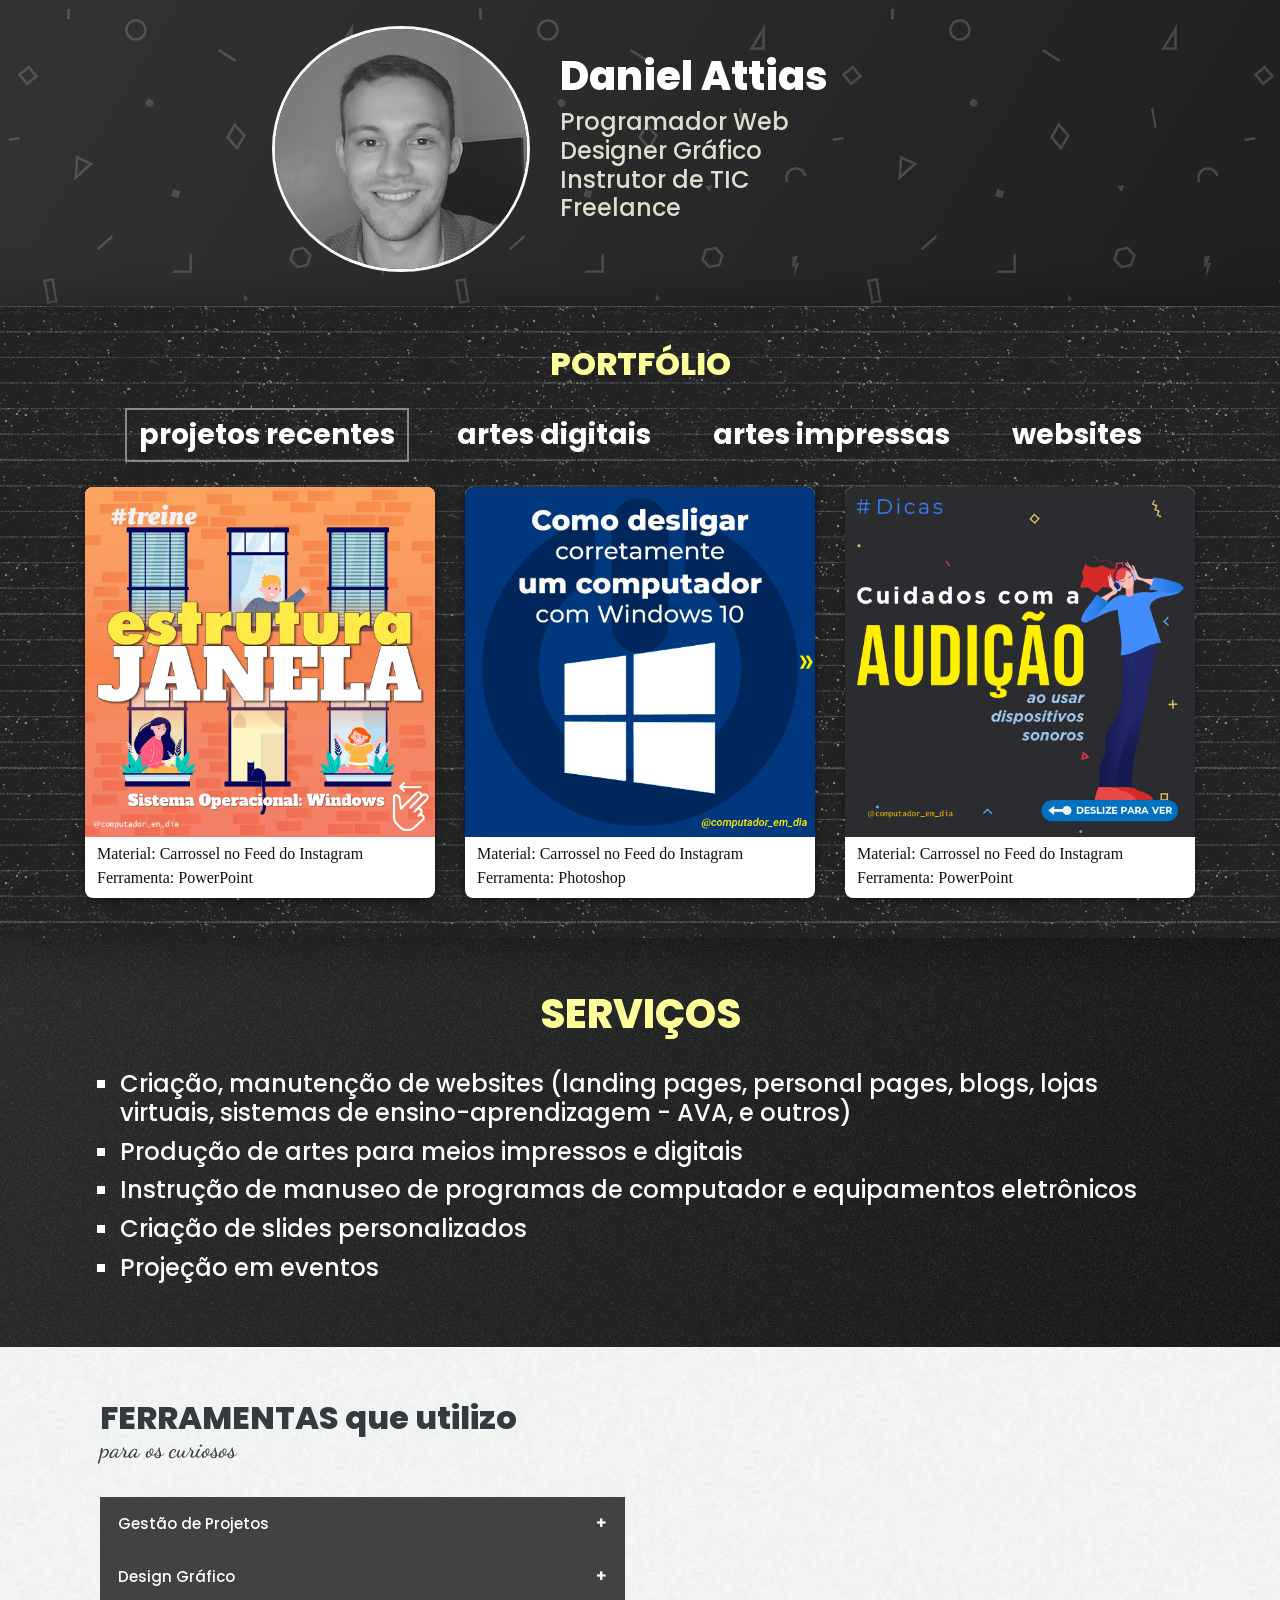
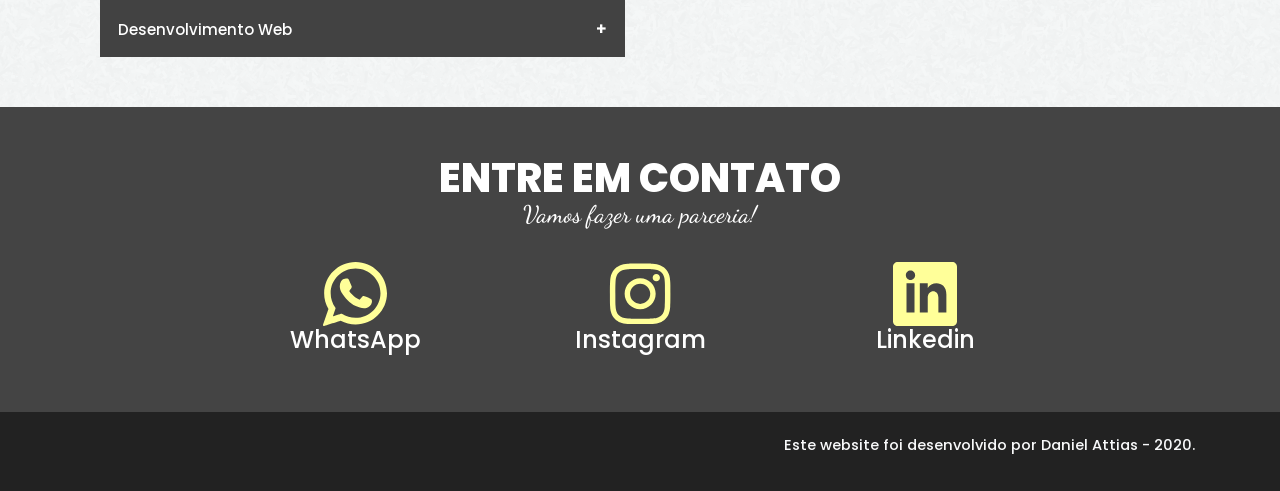
==== index.html @ 90f77c81 "Ajustes na Organização e imagem de perfil" ====
<!doctype html>
<html lang="pt-br">

<head>
    <meta charset="utf-8">
    <meta name="viewport" content="width=device-width, initial-scale=1, shrink-to-fit=no">
    <meta name="keywords" content="programador web, desenvolvedor web, desenvolvedor front-end, desenvolvedor back-end, designer gráfico, web designer, programador, freelance, professor, instrutor, PHP, JavaScript, Java, C, C++, CSS, SQL">
    <meta name="description" content="Programador Web & Designer Gráfico - Freelance">
    <meta name="author" content="Daniel Attias">
    <meta name="robots" content="index, follow">

    <!-- Cor da barra de endereço do Chrome Browser Mobile: -->
    <meta name="theme-color" content="#333333">
    <!-- Cor da barra de endereço do iOS Safari Browser Mobile: -->
    <meta name="apple-mobile-web-app-status-bar-style" content="#333333">
    <!-- Cor da barra de endereço do Windows Phone Browser Mobile: -->
    <meta name="msapplication-navbutton-color" content="#333333">

    <link rel="stylesheet" href="./assets/css/bootstrap/css/bootstrap.min.css">
    <link rel="stylesheet" href="./assets/css/normalize.css">
    <link rel="stylesheet" href="./assets/css/style.css">

    <link rel="icon" type="image/png" href="./assets/img/favicon.png" />
    
    <title>Programador Web - Designer Gráfico - Instrutor de Tecnologias da Informação e Comunicação - Freelance</title>

</head>

<body>
    <div id="patternTopo">
        <section class="row text-light">
            <div class="container">
                <div class="row">
                    <div class="col-lg-2"></div>
                    <div class="col-lg-3">
                        <img src="./assets/img/perfil3.jpg" id="perfil" alt="Perfil">
                    </div>
                    <div class="col-lg-5" id="bio">
                        <span>
                            <p class="h1" id="meuNome">Daniel Attias</p>
                            <p class="h4">Programador Web<br>Designer Gráfico<br>Instrutor de TIC<br>Freelance</p>
                        </span>
                    </div>
                    <div class="col-lg-2"></div>
                </div>
            </div>
        </section>

        <section class="row portfolio">
            <div class="container text-light">

                <p class="h2 text-center azul-claro" style="padding-bottom:17px;">PORTFÓLIO</p>

                <nav id="menu" class="text-center">
                    <ul>
                        <li class="col-sm">
                            <a id="link-projrecentes" onclick="printProjRecentes()">
                            <span class="h3">projetos recentes</span>
                            </a>
                        </li>
                        <li class="col-sm">
                            <a id="link-artdigital" onclick="printArtDigital()">
                            <span class="h3">artes digitais</span>
                            </a>
                        </li>
                        <li class="col-sm">
                            <a id="link-artimpress" onclick="printArtImpress()">
                            <span class="h3">artes impressas</span>
                            </a>
                        </li>
                        <li class="col-sm">
                            <a id="link-websites" onclick="printWebSites()">
                            <span class="h3">websites</span>
                            </a>
                        </li>
                    </ul>
                </nav>

                <div id="view-portfolio" class="row"></div>

            </div>
        </section>
    </div>

    <section class="row servicos">
        <div class="container">
            <div class="col">
                <p class="h1 text-center azul-claro">SERVIÇOS</p><br>
                <h4>
                    <ul>
                        <li>Criação, manutenção de websites (landing pages, personal pages, blogs, lojas virtuais, sistemas de ensino-aprendizagem - AVA, e outros)</li>
                        <li>Produção de artes para meios impressos e digitais</li>
                        <li>Instrução de manuseo de programas de computador e equipamentos eletrônicos</li>
                        <li>Criação de slides personalizados</li>
                        <li>Projeção em eventos</li>
                    </ul>
                </h4>
            </div>
        </div>
    </section>

    <section class="row ferramentas text-dark">
        <div class="container">
            <div class="col">
                <h2>FERRAMENTAS que utilizo</h2>
                <p class="h4 cursiva">para os curiosos</p><br>
                <div class="row">
                    <div class="col-md-6">
                        <button class="accordion">Gestão de Projetos</button>
                        <div class="panel">
                                <ul>
                                    <li>PDCA</li>
                                    <li>5W3H</li>
                                    <li>Business Model Canvas</li>
                                    <li>Kanban</li>
                                    <li>Trello</li>
                                    <li>Git</li>
                                    <li>Github</li>
                                    <li>Google Drive</li>
                                </ul>
                        </div>
                        <button class="accordion">Design Gráfico</button>
                        <div class="panel">
                            <ul>
                                <li>Fundamentos do design</li>
                                <li>Photoshop</li>
                                <li>Illustrator</li>
                                <li>Canva.com</li>
                                <li>PowerPoint</li>
                                <li>Google slides</li>
                            </ul>
                        </div>
                        <button class="accordion">Desenvolvimento Web</button>
                        <div class="panel">
                            <ul>
                                <li>HTML 5</li>
                                <li>CSS 3</li>
                                <li>Javascript</li>
                                <li>PHP 7</li>
                                <li>MySQL</li>
                                <li>Jquery</li>
                                <li>Bootstrap</li>
                                <li>Materialize</li>
                                <li>Wordpress</li>
                                <li>Elementor</li>
                                <li>Animate.css</li>
                                <li>Icons 8</li>
                                <li>WhatFont</li>
                                <li>ColorZilla</li>
                                <li>Git e Github</li>
                                <li>Github pages</li>
                            </ul>
                        </div>

                    </div>

                </div>
            </div>
        </div>
    </section>

    <section class="row contato text-center">
        <div class="container">
            <p class="h1 text-white">ENTRE EM CONTATO</p>
            <p class="h4 text-white cursiva">Vamos fazer uma parceria!</p><br>
            <div class="row">
                <div class="col-sm-2"></div>
                <div class="col-sm-2" style="margin-bottom: 30px;">
                    <a href="https://wa.me/message/CCVIFEIE4CKLP1" target="_blank">
                        <svg style="fill:#FFFF99;;" width="64" height="64" viewBox="0 0 1000 1000" xmlns="http://www.w3.org/2000/svg"><path d="M 1000 487C 1000 756 780 975 509 975C 428 975 347 955 276 917C 276 917 17 999 17 999C 16 1000 14 1000 13 1000C 10 1000 6 999 4 996C 0 993 -1 987 1 983C 1 983 85 734 85 734C 41 660 18 574 18 487C 18 219 238 0 509 0C 780 0 1000 219 1000 487C 1000 487 1000 487 1000 487M 120 487C 120 569 145 647 194 714C 196 717 197 722 196 726C 196 726 154 849 154 849C 154 849 284 808 284 808C 285 808 286 807 288 807C 290 807 293 808 295 810C 358 851 432 873 509 873C 723 873 898 700 898 487C 898 275 723 102 509 102C 294 102 120 275 120 487C 120 487 120 487 120 487M 406 280C 420 314 435 349 449 384C 451 409 429 426 416 444C 401 462 435 481 444 498C 479 537 521 572 572 590C 589 574 602 553 619 535C 640 520 665 540 685 548C 703 557 722 566 740 575C 768 581 768 614 762 636C 756 678 716 705 679 717C 622 731 564 708 512 687C 416 645 344 563 290 476C 260 425 251 359 281 306C 294 282 317 266 344 263C 352 261 361 259 370 259C 385 259 399 264 406 280C 406 280 406 280 406 280"/></svg>
                        <p class="h4">WhatsApp</p>
                    </a>
                </div>
                <div class="col-sm-1"></div>
                <div class="col-sm-2" style="margin-bottom: 30px;">
                    <a href="https://www.instagram.com/daniel_attias_/" target="_blank">
                        <svg style="fill:#FFFF99;;" width="64" height="64" viewBox="0 0 1000 1000" xmlns="http://www.w3.org/2000/svg"><path d="M 503 25C 631 25 647 26 697 28C 748 30 782 38 812 50C 843 62 870 78 896 105C 922 131 938 157 950 188C 962 218 970 253 972 303C 975 353 975 369 975 498C 975 626 975 642 972 693C 970 743 962 777 950 807C 938 838 922 865 896 891C 870 917 843 934 812 946C 782 957 748 965 698 968C 647 970 631 970 503 970C 374 970 358 970 308 968C 257 965 223 957 193 946C 162 934 136 917 109 891C 83 865 67 838 55 807C 43 777 35 743 33 693C 31 642 30 626 30 498C 30 369 31 353 33 303C 35 253 43 218 55 188C 67 157 83 131 109 105C 136 78 162 62 193 50C 223 38 258 30 308 28C 358 26 374 25 503 25C 503 25 503 25 503 25M 460 110C 372 110 355 111 312 113C 266 115 241 123 224 129C 202 138 186 148 170 165C 153 181 143 197 134 219C 128 236 120 261 118 307C 116 356 115 371 115 498C 115 624 116 639 118 689C 120 735 128 760 134 776C 143 798 153 814 170 831C 186 847 202 857 224 866C 241 872 266 880 312 882C 362 885 377 885 503 885C 629 885 644 885 694 882C 740 880 765 873 781 866C 804 857 819 847 836 831C 852 814 863 798 871 776C 878 760 885 735 887 689C 890 639 890 624 890 498C 890 372 890 357 887 307C 885 261 878 236 871 219C 863 197 852 181 836 165C 819 148 804 138 781 129C 765 123 740 115 694 113C 644 111 629 110 503 110C 487 110 473 110 460 110C 460 110 460 110 460 110M 755 189C 786 189 812 214 812 246C 812 277 786 302 755 302C 724 302 698 277 698 246C 698 214 724 189 755 189C 755 189 755 189 755 189M 503 255C 637 255 745 364 745 498C 745 632 637 740 503 740C 369 740 260 632 260 498C 260 364 369 255 503 255C 503 255 503 255 503 255M 345 498C 345 585 416 655 503 655C 590 655 660 585 660 498C 660 411 590 340 503 340C 416 340 345 411 345 498C 345 498 345 498 345 498"/></svg>
                        <p class="h4">Instagram</p>
                    </a>
                </div>
                <div class="col-sm-1"></div>
                <div class="col-sm-2">
                    <a href="https://www.linkedin.com/in/daniel-a-323165103/" target="_blank">
                        <svg style="fill:#FFFF99;" width="64" height="64" viewBox="0 0 1000 1000" xmlns="http://www.w3.org/2000/svg"><path d="M 75 0C 75 0 75 0 75 0C 33 0 0 33 0 75C 0 75 0 925 0 925C 0 967 33 1000 75 1000C 75 1000 925 1000 925 1000C 967 1000 1000 967 1000 925C 1000 925 1000 75 1000 75C 1000 33 967 0 925 0C 925 0 75 0 75 0M 336 332C 336 332 336 789 336 789C 336 789 211 789 211 789C 211 789 211 332 211 332C 211 332 336 332 336 332M 346 206C 346 206 346 206 346 206C 346 247 313 280 273 280C 233 280 201 247 201 206C 201 166 233 133 273 133C 313 133 346 166 346 206M 834 508C 834 508 834 789 834 789C 834 789 709 789 709 789C 709 789 709 556 709 556C 709 416 543 427 543 556C 543 556 543 789 543 789C 543 789 419 789 419 789C 419 789 419 332 419 332C 419 332 543 332 543 332C 543 332 543 406 543 406C 601 298 834 290 834 508"/></svg>
                        <p class="h4">Linkedin</p>
                    </a>
                </div>
                <div class="col-sm-2"></div>
            </div>
        </div>
    </section>


    <section class="row rodape">
        <div class="container">
            <div class="text-light text-right" style="margin-bottom: 15px;">
                Este website foi desenvolvido por Daniel Attias - 2020.
            </div>
        </div>
    </section>

    
    <script type="text/javascript">
        let originalProjRecentes = `
    <div class="col-sm">
        <div class="box-port">
        <img src="portfolio/post5.png">
            <p class="descricaoProjeto">Material: Carrossel no Feed do Instagram<br>Ferramenta: PowerPoint</p>
        </div>
    </div>
    <div class="col-sm">
        <div class="box-port">
            <img src="portfolio/post1.png">
            <p class="descricaoProjeto">Material: Carrossel no Feed do Instagram<br>Ferramenta: Photoshop</p>
        </div>
    </div>
    <div class="col-sm">
        <div class="box-port">
            <img src="portfolio/post2.png">
            <p class="descricaoProjeto">Material: Carrossel no Feed do Instagram<br>Ferramenta: PowerPoint</p>
        </div>
    </div>`;

let originalArtDigital = `
    <div class="col-sm">
        <div class="box-port">
            <img src="portfolio/banner_cievs.png">
            <p class="descricaoProjeto">Material: Banner Digital<br>Ferramenta: Photoshop</p>
        </div>
    </div>
    <div class="col-sm">
        <div class="box-port">
            <img src="portfolio/anuncio_thiago.png">
            <p class="descricaoProjeto">Material: Status no WhatsApp e Story no Instagram<br>Ferramenta: Photoshop</p>
        </div>
    </div>`;
    
let originalArtImpress = `
    <div class="col-sm">
        <div class="box-port">
            <img src="portfolio/CapaRelatorioAnualGestão.png">
            <p class="descricaoProjeto">Material: Capa<br>Ferramenta: Photoshop</p>
        </div>
    </div>
    <div class="col-sm">
        <div class="box-port">
            <img src="portfolio/CapaPlanoDeContingenciaNovoCoronavírus.png">
            <p class="descricaoProjeto">Material: Capa<br>Ferramenta: Illustrator</p>
        </div>
    </div>
    <div class="col-sm">
        <div class="box-port">
            <img src="portfolio/folderCievsExterno.png">
            <p class="descricaoProjeto">Material: Folder<br>Ferramenta: Photoshop</p>
        </div>
    </div>`;
    
let originalWebSites = `
    <div class="col-sm">
        <div class="box-port">
            <img src="portfolio/UBS.png">
            <p class="descricaoProjeto">Material: Links úteis para otimizar o andamento dos trabalhos internos inerentes de uma Unidade Básica de Saúde em Porto Velho-RO.<br>Ferramentas: Bootstrap, HTML, CSS.</p>
        </div>
    </div>
    <div class="col-sm">
        <div class="box-port">
            <img src="portfolio/geradm.png">
            <p class="descricaoProjeto">Material: Links úteis para otimizar o andamento dos trabalhos internos inerentes ao setor onde estagiava no Detran-RO.<br>Ferramentas: HTML, CSS, JavaScript, Sublime Text, notepad.</p>
        </div>
    </div>
    <div class="col-sm">
        <div class="box-port">
            <img src="portfolio/divadm.png">
            <p class="descricaoProjeto">Material: Links úteis para otimizar o andamento dos trabalhos internos inerentes ao setor onde estagiava no Detran-RO.<br>Ferramentas: HTML, CSS, JavaScript, Sublime Text, notepad.</p>
        </div>
    </div>`;

printProjRecentes();

function printProjRecentes() {
    document.getElementById("view-portfolio").innerHTML = originalProjRecentes;
    document.getElementById("link-projrecentes").style.borderColor = "#888888";
    document.getElementById("link-artdigital").style.borderColor = "";
    document.getElementById("link-artimpress").style.borderColor = "";
    document.getElementById("link-websites").style.borderColor = "";
}
function printArtDigital(){
    document.getElementById("view-portfolio").innerHTML = originalArtDigital;
    document.getElementById("link-projrecentes").style.borderColor = "";
    document.getElementById("link-artdigital").style.borderColor = "#888888";
    document.getElementById("link-artimpress").style.borderColor = "";
    document.getElementById("link-websites").style.borderColor = "";
}
function printArtImpress(){
    document.getElementById("view-portfolio").innerHTML = originalArtImpress;
    document.getElementById("link-projrecentes").style.borderColor = "";
    document.getElementById("link-artdigital").style.borderColor = "";
    document.getElementById("link-artimpress").style.borderColor = "#888888";
    document.getElementById("link-websites").style.borderColor = "";
}
function printWebSites(){
    document.getElementById("view-portfolio").innerHTML = originalWebSites;
    document.getElementById("link-projrecentes").style.borderColor = "";
    document.getElementById("link-artdigital").style.borderColor = "";
    document.getElementById("link-artimpress").style.borderColor = "";
    document.getElementById("link-websites").style.borderColor = "#888888";
}

let acc = document.getElementsByClassName("accordion");

for (let i = 0; i < acc.length; i++)
{
    acc[i].addEventListener("click", function()
    {
        this.classList.toggle("active");
        let panel = this.nextElementSibling;
        if (panel.style.maxHeight) {
            panel.style.maxHeight = null;
        } else {
            panel.style.maxHeight = panel.scrollHeight + "px";
        } 
    });
}
    </script>

    <!-- jQuery first, then Popper.js, then Bootstrap JS -->
    <script src="https://code.jquery.com/jquery-3.5.1.slim.min.js" integrity="sha384-DfXdz2htPH0lsSSs5nCTpuj/zy4C+OGpamoFVy38MVBnE+IbbVYUew+OrCXaRkfj" crossorigin="anonymous"></script>
    <script src="https://cdn.jsdelivr.net/npm/popper.js@1.16.1/dist/umd/popper.min.js" integrity="sha384-9/reFTGAW83EW2RDu2S0VKaIzap3H66lZH81PoYlFhbGU+6BZp6G7niu735Sk7lN" crossorigin="anonymous"></script>
    <script src="./assets/css/bootstrap/js/bootstrap.min.js"></script>
</body>

</html>
---- assets/css/style.css ----
@font-face {
    font-family: 'Poppins Medium';
    src: url('../fontes/Poppins/Poppins-Medium.ttf');
}
/* Fonts grossas */
@font-face {
    font-family: 'Poppins Bold';
    src: url('../fontes/Poppins/Poppins-Bold.ttf');
    /* font-weight: normal;
    font-style: normal; */
}
@font-face {
    font-family: 'Poppins ExtraBold';
    src: url('../fontes/Poppins/Poppins-ExtraBold.ttf');
}

/* Fim Fonts grossas */
@font-face {
    font-family: 'DancingScript Medium';
    src: url('../fontes/DancingScript-Medium.ttf');
}

* {margin: 0;padding: 0;box-sizing: border-box;}

html,body {
    background-image: linear-gradient(to bottom right, #333333, #111111);
    min-height: 100vh;
    overflow-x: hidden !important;
    /*pra tirar espaço em branco do lado direito*/
    font-family: 'Poppins Medium', sans-serif;
}

.h1 {font-family: 'Poppins ExtraBold', sans-serif;}
h2, .h2 {font-family: 'Poppins ExtraBold', sans-serif;}
.h3 {font-family: 'Poppins Bold', sans-serif;}

#perfil {
    -webkit-filter: grayscale(100%);
    filter: grayscale(100%);
    filter: gray;
    margin-top: 4px;
    margin-bottom: 14px;
    border-radius: 100%;
    border-style: solid;
    border-width: 3px;
    border-color: #FFFF99;
    float: right;
}
/* #perfil:hover {
    -webkit-filter: none;
    filter: none;
} */
#meuNome {
    color: white;
}
#bio {
    color:#DEDECC;
    padding-top:30px;
}

.container {
    padding-top: 22px;
    padding-bottom: 20px;
}

#patternTopo {
    background-image: url("../img/inspiration-geometry.png");
}

a {color: #f5e613;}
a:hover {color: white;}

#menu ul {
    padding: 0px;
    margin-bottom:15px;
    list-style: none;
}
#menu ul li {
    display: inline;
    cursor: pointer;
}
#menu ul li a {
    padding: 8px 12px;
    display: inline-block;
    /* visual do link*/
    color: white;
    text-decoration: none;
    border-top: 2px solid rgba(0, 0, 0, 0);
    border-bottom: 2px solid rgba(0, 0, 0, 0);
    border-left: 2px solid rgba(0, 0, 0, 0);
    border-right: 2px solid rgba(0, 0, 0, 0);
}
#menu ul li a:hover {
    border-top: 2px solid #fbff00;
    border-bottom: 2px solid #fbff00;
    border-left: 2px solid rgba(0, 0, 0, 0);
    border-right: 2px solid rgba(0, 0, 0, 0);
}

p.azul-claro {
    color: #FFFF99;
}

section.portfolio {
    background-image: url("../img/notebook-dark.png");
    /* background-size: 100%; */
    /* background-repeat: repeat-y; */
    -webkit-box-shadow: 0px 7px 50px 0px rgba(0, 0, 0, 0.4);
    -moz-box-shadow: 0px 7px 50px 0px rgba(0, 0, 0, 0.4);
    box-shadow: 0px 7px 50px 0px rgba(0, 0, 0, 0.4);
    min-height: 100%;
    background-color: #222;
    padding-bottom: 10px;
    padding-top: 17px;
}

section.servicos {
    background-image: url("../img/otis-redding.png");
    padding-top: 30px;
    padding-bottom: 18px;
    color: white;
}
section.ferramentas {
    background-image: url("../img/paper-fibers.png");
    padding-top: 30px;
    padding-bottom: 30px;
    background-color: white;
}
section.servicos ul, section.ferramentas ul {
    list-style-type: square;
    margin-left:20px;
}
section.servicos h4 ul li{
    padding-bottom:10px;
}

section.contato {
    padding-top: 25px;
    /* background-color:rgb(0, 87, 158); */
    background-color: #444;
}
section.contato a {
    color: white;
}

section.rodape {
    background: #222;
    /* border: 1px solid white;
    border-bottom:none;
    border-left:none;
    border-right:none; */
    font-size: 11pt;
}

.cursiva{font-family:'DancingScript Medium';margin-top: -9px;}

.box-port {
    width: 100%;
    background-color: white;
    color: #111;
    border-radius: 8px;
    font-family: 'Roboto';
    /* text-align: center; */
    padding-bottom: 3px;
    margin-top: 10px;
    margin-bottom: 10px;
    box-shadow: 0 3px 6px rgba(0,0,0,0.16), 0 3px 6px rgba(0,0,0,0.23);
}
.box-port img {
    width: 100%;
    border-radius: 8px 8px 0 0;
}
.box-port .descricaoProjeto {
    text-align: left;
    margin-left: 12px;
    margin-top: 5px;
    margin-right: 3px;
    margin-bottom: 5px;
}

.sombraBox {
    -webkit-box-shadow: 0px 7px 30px 0px rgba(0, 0, 0, 0.4);
    -moz-box-shadow: 0px 7px 30px 0px rgba(0, 0, 0, 0.4);
    box-shadow: 0px 7px 30px 0px rgba(0, 0, 0, 0.4);
}

/*Accordion*/
.accordion {
    background-color: rgb(66, 66, 66);
    color: white;
    cursor: pointer;
    padding: 18px;
    width: 100%;
    border: none;
    text-align: left;
    outline: none;
    font-size: 15px;
    transition: 0.4s;
}
.active, .accordion:hover {
    background-color: rgb(95, 95, 95);
}
.accordion:after {
    content: '\002B';
    color:white;
    font-weight: bold;
    float: right;
    margin-left: 5px;
}
.active:after {
    content: "\2212";
}
.panel {
    color: #000000;
    background-color:#FFFF99;
    width: 100%;
    padding: 0 18px;
    max-height: 0;
    overflow: hidden;
    transition: max-height 0.2s ease-out;
}

@media (max-width: 992px) {
    #perfil {
        float: inherit;
        display: block;
        margin-left: auto;
        margin-right: auto;
        margin-bottom: 10px;
    }
    #meuNome {
        margin-top: 18px;
        text-align: center;
    }
    #bio {
        text-align: center;
        padding-top:0;
    }
}
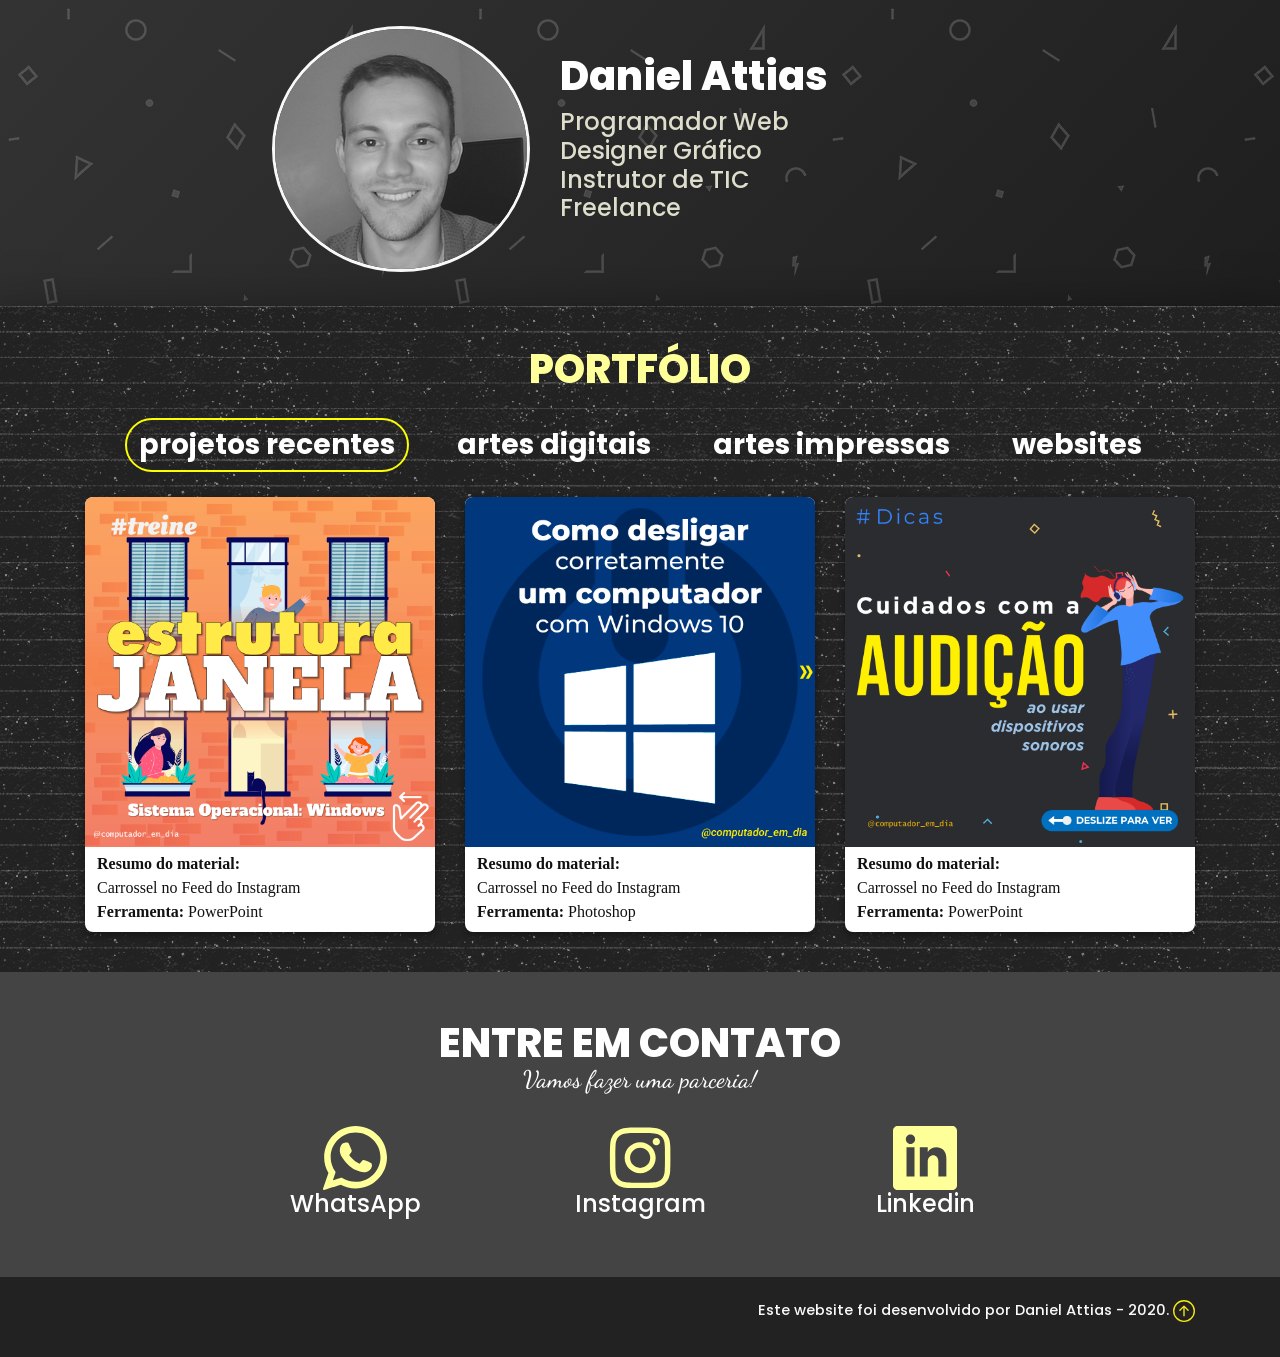
==== commit f99943e7: "atualizacoes" ====
--- a/index.html
+++ b/index.html
@@ -22,11 +22,12 @@
 
     <link rel="icon" type="image/png" href="./assets/img/favicon.png" />
     
-    <title>Programador Web - Designer Gráfico - Instrutor de Tecnologias da Informação e Comunicação - Freelance</title>
+    <title>Daniel Attias - Freelance: Programador Web, Designer Gráfico,Instrutor de Informática</title>
 
 </head>
 
 <body>
+    <span id="top"></span>
     <div id="patternTopo">
         <section class="row text-light">
             <div class="container">
@@ -49,7 +50,7 @@
         <section class="row portfolio">
             <div class="container text-light">
 
-                <p class="h2 text-center azul-claro" style="padding-bottom:17px;">PORTFÓLIO</p>
+                <p class="h1 text-center azul-claro" style="padding-bottom:17px;">PORTFÓLIO</p>
 
                 <nav id="menu" class="text-center">
                     <ul>
@@ -82,27 +83,24 @@
         </section>
     </div>
 
-    <section class="row servicos">
+    <!-- <section class="row servicos">
         <div class="container">
             <div class="col">
                 <p class="h1 text-center azul-claro">SERVIÇOS</p><br>
                 <h4>
                     <ul>
-                        <li>Criação, manutenção de websites (landing pages, personal pages, blogs, lojas virtuais, sistemas de ensino-aprendizagem - AVA, e outros)</li>
-                        <li>Produção de artes para meios impressos e digitais</li>
-                        <li>Instrução de manuseo de programas de computador e equipamentos eletrônicos</li>
-                        <li>Criação de slides personalizados</li>
-                        <li>Projeção em eventos</li>
+                        <li>Criação e manutenção de websites em geral</li>
+                        <li>Produção de artes digitais</li>
                     </ul>
                 </h4>
             </div>
         </div>
-    </section>
-
-    <section class="row ferramentas text-dark">
+    </section> -->
+
+    <!-- <section class="row ferramentas text-dark">
         <div class="container">
             <div class="col">
-                <h2>FERRAMENTAS que utilizo</h2>
+                <h1>FERRAMENTAS QUE USO EM DIVERSOS PROJETOS</h1>
                 <p class="h4 cursiva">para os curiosos</p><br>
                 <div class="row">
                     <div class="col-md-6">
@@ -157,7 +155,7 @@
                 </div>
             </div>
         </div>
-    </section>
+    </section> -->
 
     <section class="row contato text-center">
         <div class="container">
@@ -195,6 +193,11 @@
         <div class="container">
             <div class="text-light text-right" style="margin-bottom: 15px;">
                 Este website foi desenvolvido por Daniel Attias - 2020.
+                <a href="#top">
+                    <svg xmlns="http://www.w3.org/2000/svg" width="22" height="22" fill="currentColor" class="bi bi-arrow-up-circle" viewBox="0 0 16 16">
+                        <path fill-rule="evenodd" d="M1 8a7 7 0 1 0 14 0A7 7 0 0 0 1 8zm15 0A8 8 0 1 1 0 8a8 8 0 0 1 16 0zm-7.5 3.5a.5.5 0 0 1-1 0V5.707L5.354 7.854a.5.5 0 1 1-.708-.708l3-3a.5.5 0 0 1 .708 0l3 3a.5.5 0 0 1-.708.708L8.5 5.707V11.5z"/>
+                      </svg>
+                </a>
             </div>
         </div>
     </section>
@@ -205,19 +208,19 @@
     <div class="col-sm">
         <div class="box-port">
         <img src="portfolio/post5.png">
-            <p class="descricaoProjeto">Material: Carrossel no Feed do Instagram<br>Ferramenta: PowerPoint</p>
+            <p class="descricaoProjeto"><b>Resumo do material:</b><br> Carrossel no Feed do Instagram<br><b>Ferramenta:</b> PowerPoint</p>
         </div>
     </div>
     <div class="col-sm">
         <div class="box-port">
             <img src="portfolio/post1.png">
-            <p class="descricaoProjeto">Material: Carrossel no Feed do Instagram<br>Ferramenta: Photoshop</p>
+            <p class="descricaoProjeto"><b>Resumo do material:</b><br> Carrossel no Feed do Instagram<br><b>Ferramenta:</b> Photoshop</p>
         </div>
     </div>
     <div class="col-sm">
         <div class="box-port">
             <img src="portfolio/post2.png">
-            <p class="descricaoProjeto">Material: Carrossel no Feed do Instagram<br>Ferramenta: PowerPoint</p>
+            <p class="descricaoProjeto"><b>Resumo do material:</b><br> Carrossel no Feed do Instagram<br><b>Ferramenta:</b> PowerPoint</p>
         </div>
     </div>`;
 
@@ -225,13 +228,13 @@
     <div class="col-sm">
         <div class="box-port">
             <img src="portfolio/banner_cievs.png">
-            <p class="descricaoProjeto">Material: Banner Digital<br>Ferramenta: Photoshop</p>
+            <p class="descricaoProjeto"><b>Resumo do material:</b><br> Banner Digital<br><b>Ferramenta:</b> Photoshop</p>
         </div>
     </div>
     <div class="col-sm">
         <div class="box-port">
             <img src="portfolio/anuncio_thiago.png">
-            <p class="descricaoProjeto">Material: Status no WhatsApp e Story no Instagram<br>Ferramenta: Photoshop</p>
+            <p class="descricaoProjeto"><b>Resumo do material:</b><br> Status no WhatsApp e Story no Instagram<br><b>Ferramenta:</b> Photoshop</p>
         </div>
     </div>`;
     
@@ -239,19 +242,19 @@
     <div class="col-sm">
         <div class="box-port">
             <img src="portfolio/CapaRelatorioAnualGestão.png">
-            <p class="descricaoProjeto">Material: Capa<br>Ferramenta: Photoshop</p>
+            <p class="descricaoProjeto"><b>Resumo do material:</b><br> Capa<br><b>Ferramenta:</b> Photoshop</p>
         </div>
     </div>
     <div class="col-sm">
         <div class="box-port">
             <img src="portfolio/CapaPlanoDeContingenciaNovoCoronavírus.png">
-            <p class="descricaoProjeto">Material: Capa<br>Ferramenta: Illustrator</p>
+            <p class="descricaoProjeto"><b>Resumo do material:</b><br> Capa<br><b>Ferramenta:</b> Illustrator</p>
         </div>
     </div>
     <div class="col-sm">
         <div class="box-port">
             <img src="portfolio/folderCievsExterno.png">
-            <p class="descricaoProjeto">Material: Folder<br>Ferramenta: Photoshop</p>
+            <p class="descricaoProjeto"><b>Resumo do material:</b><br> Folder<br><b>Ferramenta:</b> Photoshop</p>
         </div>
     </div>`;
     
@@ -259,19 +262,25 @@
     <div class="col-sm">
         <div class="box-port">
             <img src="portfolio/UBS.png">
-            <p class="descricaoProjeto">Material: Links úteis para otimizar o andamento dos trabalhos internos inerentes de uma Unidade Básica de Saúde em Porto Velho-RO.<br>Ferramentas: Bootstrap, HTML, CSS.</p>
+            <p class="descricaoProjeto"><b>Resumo do material:</b><br> Links úteis para otimizar o andamento dos trabalhos internos inerentes de uma Unidade Básica de Saúde em Porto Velho-RO.<br><br><b>Ferramentas:</b> Bootstrap, HTML, CSS.
+            <br><br><b>Ano:</b> 2017.
+            </p>
         </div>
     </div>
     <div class="col-sm">
         <div class="box-port">
             <img src="portfolio/geradm.png">
-            <p class="descricaoProjeto">Material: Links úteis para otimizar o andamento dos trabalhos internos inerentes ao setor onde estagiava no Detran-RO.<br>Ferramentas: HTML, CSS, JavaScript, Sublime Text, notepad.</p>
+            <p class="descricaoProjeto"><b>Resumo do material:</b><br> Links úteis para otimizar o andamento dos trabalhos internos inerentes ao setor onde estagiava no Detran-RO.
+            <br><br><b>Ferramentas:</b> HTML, CSS, JavaScript, Sublime Text, notepad.
+            <br><br><b>Ano:</b> 2016.</p>
         </div>
     </div>
     <div class="col-sm">
         <div class="box-port">
             <img src="portfolio/divadm.png">
-            <p class="descricaoProjeto">Material: Links úteis para otimizar o andamento dos trabalhos internos inerentes ao setor onde estagiava no Detran-RO.<br>Ferramentas: HTML, CSS, JavaScript, Sublime Text, notepad.</p>
+            <p class="descricaoProjeto"><b>Resumo do material:</b><br> Links úteis para otimizar o andamento dos trabalhos internos inerentes ao setor onde estagiava no Detran-RO.
+            <br><br><b>Ferramentas:</b> HTML, CSS, JavaScript, Sublime Text, notepad.
+            <br><br><b>Ano:</b> 2016.</p>
         </div>
     </div>`;
 
@@ -279,7 +288,7 @@
 
 function printProjRecentes() {
     document.getElementById("view-portfolio").innerHTML = originalProjRecentes;
-    document.getElementById("link-projrecentes").style.borderColor = "#888888";
+    document.getElementById("link-projrecentes").style.borderColor = "#fbff00";
     document.getElementById("link-artdigital").style.borderColor = "";
     document.getElementById("link-artimpress").style.borderColor = "";
     document.getElementById("link-websites").style.borderColor = "";
@@ -287,7 +296,7 @@
 function printArtDigital(){
     document.getElementById("view-portfolio").innerHTML = originalArtDigital;
     document.getElementById("link-projrecentes").style.borderColor = "";
-    document.getElementById("link-artdigital").style.borderColor = "#888888";
+    document.getElementById("link-artdigital").style.borderColor = "#fbff00";
     document.getElementById("link-artimpress").style.borderColor = "";
     document.getElementById("link-websites").style.borderColor = "";
 }
@@ -295,7 +304,7 @@
     document.getElementById("view-portfolio").innerHTML = originalArtImpress;
     document.getElementById("link-projrecentes").style.borderColor = "";
     document.getElementById("link-artdigital").style.borderColor = "";
-    document.getElementById("link-artimpress").style.borderColor = "#888888";
+    document.getElementById("link-artimpress").style.borderColor = "#fbff00";
     document.getElementById("link-websites").style.borderColor = "";
 }
 function printWebSites(){
@@ -303,7 +312,7 @@
     document.getElementById("link-projrecentes").style.borderColor = "";
     document.getElementById("link-artdigital").style.borderColor = "";
     document.getElementById("link-artimpress").style.borderColor = "";
-    document.getElementById("link-websites").style.borderColor = "#888888";
+    document.getElementById("link-websites").style.borderColor = "#fbff00";
 }
 
 let acc = document.getElementsByClassName("accordion");
@@ -321,6 +330,24 @@
         } 
     });
 }
+
+function reveal() {
+  var reveals = document.querySelectorAll(".reveal");
+
+  for (var i = 0; i < reveals.length; i++) {
+    var windowHeight = window.innerHeight;
+    var elementTop = reveals[i].getBoundingClientRect().top;
+    var elementVisible = 150;
+
+    if (elementTop < windowHeight - elementVisible) {
+      reveals[i].classList.add("active");
+    } else {
+      reveals[i].classList.remove("active");
+    }
+  }
+}
+
+window.addEventListener("scroll", reveal);
     </script>
 
     <!-- jQuery first, then Popper.js, then Bootstrap JS -->
--- a/assets/css/style.css
+++ b/assets/css/style.css
@@ -21,7 +21,9 @@
 }
 
 * {margin: 0;padding: 0;box-sizing: border-box;}
-
+html {
+  scroll-behavior: smooth;
+}
 html,body {
     background-image: linear-gradient(to bottom right, #333333, #111111);
     min-height: 100vh;
@@ -31,9 +33,18 @@
 }
 
 .h1 {font-family: 'Poppins ExtraBold', sans-serif;}
-h2, .h2 {font-family: 'Poppins ExtraBold', sans-serif;}
+.h2 {font-family: 'Poppins ExtraBold', sans-serif;}
 .h3 {font-family: 'Poppins Bold', sans-serif;}
-
+.reveal {
+    position: relative;
+    transform: translateY(150px);
+    opacity: 0;
+    transition: 1s all ease;
+}
+.reveal.active {
+    transform: translateY(0);
+    opacity: 1;
+}
 #perfil {
     -webkit-filter: grayscale(100%);
     filter: grayscale(100%);
@@ -82,19 +93,17 @@
 #menu ul li a {
     padding: 8px 12px;
     display: inline-block;
-    /* visual do link*/
     color: white;
     text-decoration: none;
+    border-radius: 50px;
     border-top: 2px solid rgba(0, 0, 0, 0);
     border-bottom: 2px solid rgba(0, 0, 0, 0);
     border-left: 2px solid rgba(0, 0, 0, 0);
     border-right: 2px solid rgba(0, 0, 0, 0);
 }
 #menu ul li a:hover {
-    border-top: 2px solid #fbff00;
-    border-bottom: 2px solid #fbff00;
-    border-left: 2px solid rgba(0, 0, 0, 0);
-    border-right: 2px solid rgba(0, 0, 0, 0);
+    border-top: 2px solid #888888;
+    border-bottom: 2px solid #888888;
 }
 
 p.azul-claro {
@@ -118,6 +127,7 @@
     background-image: url("../img/otis-redding.png");
     padding-top: 30px;
     padding-bottom: 18px;
+    min-height: 80vh;
     color: white;
 }
 section.ferramentas {
@@ -160,7 +170,6 @@
     color: #111;
     border-radius: 8px;
     font-family: 'Roboto';
-    /* text-align: center; */
     padding-bottom: 3px;
     margin-top: 10px;
     margin-bottom: 10px;
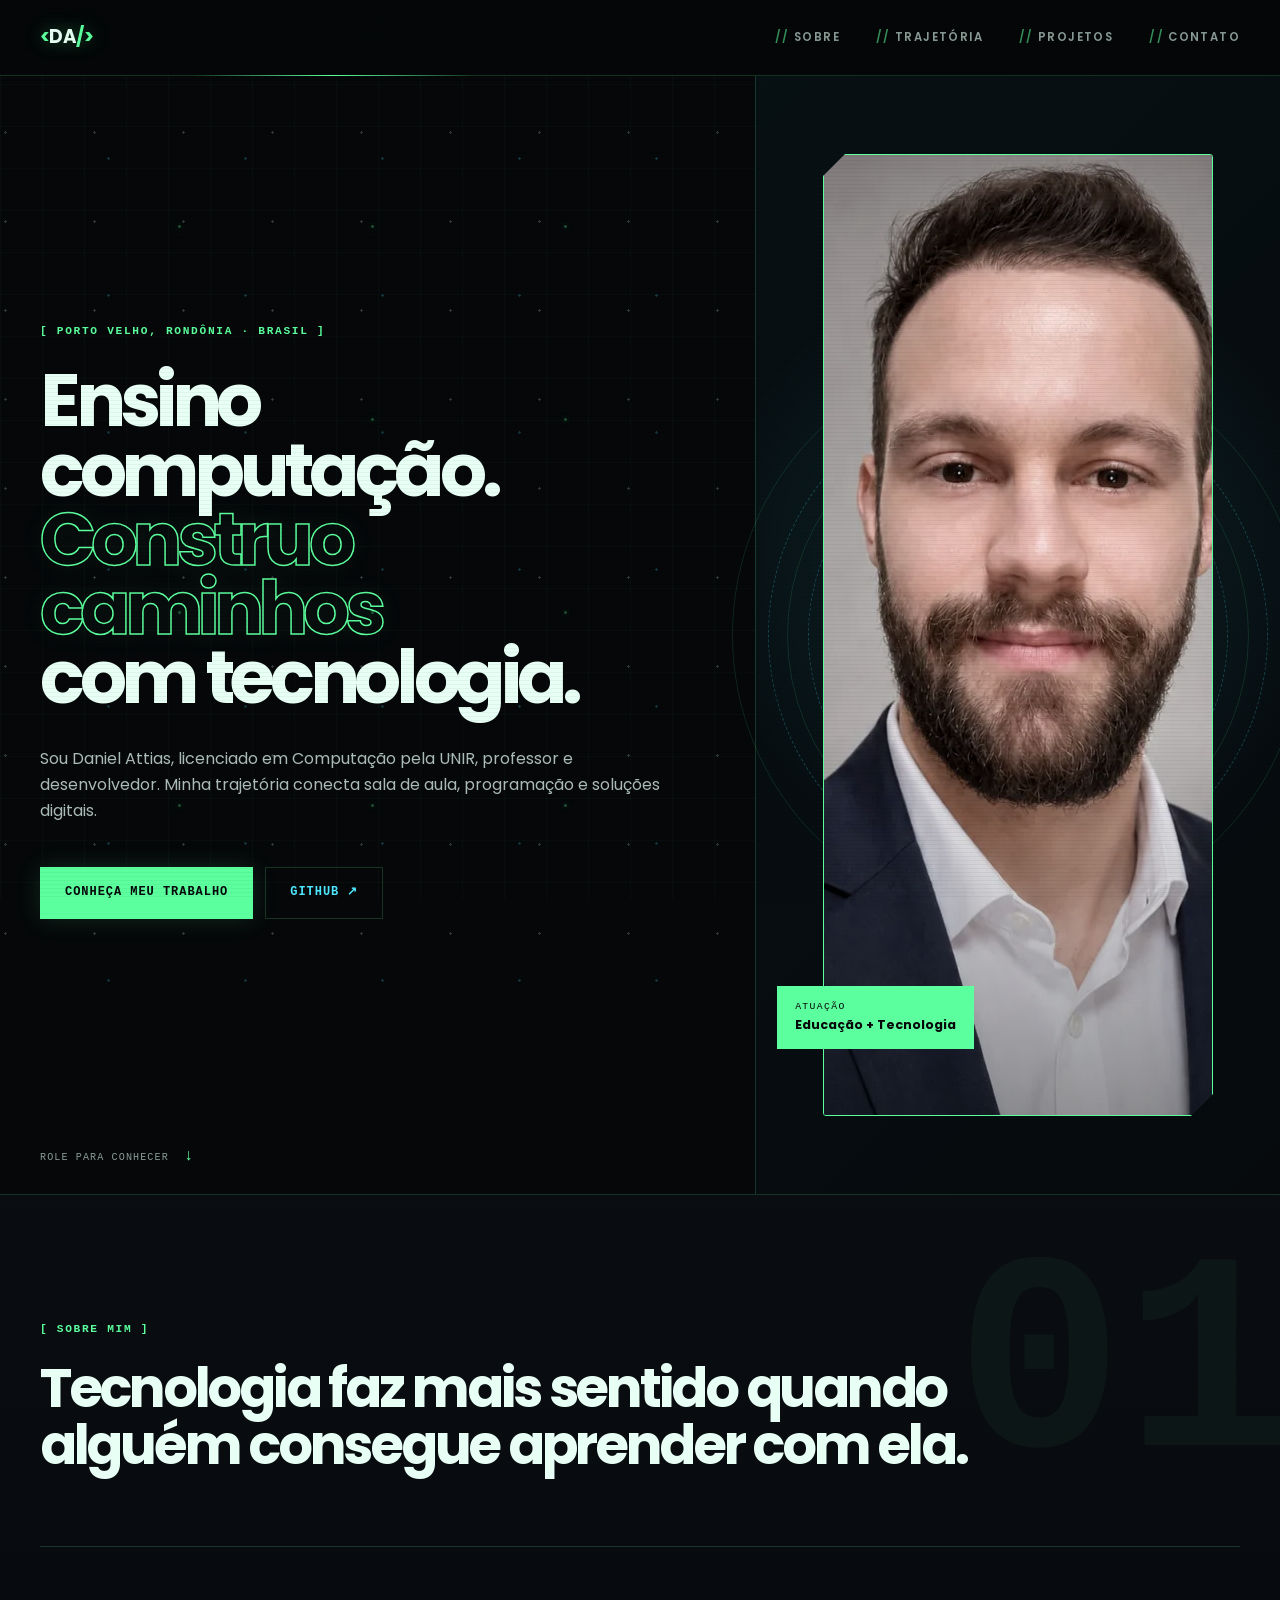
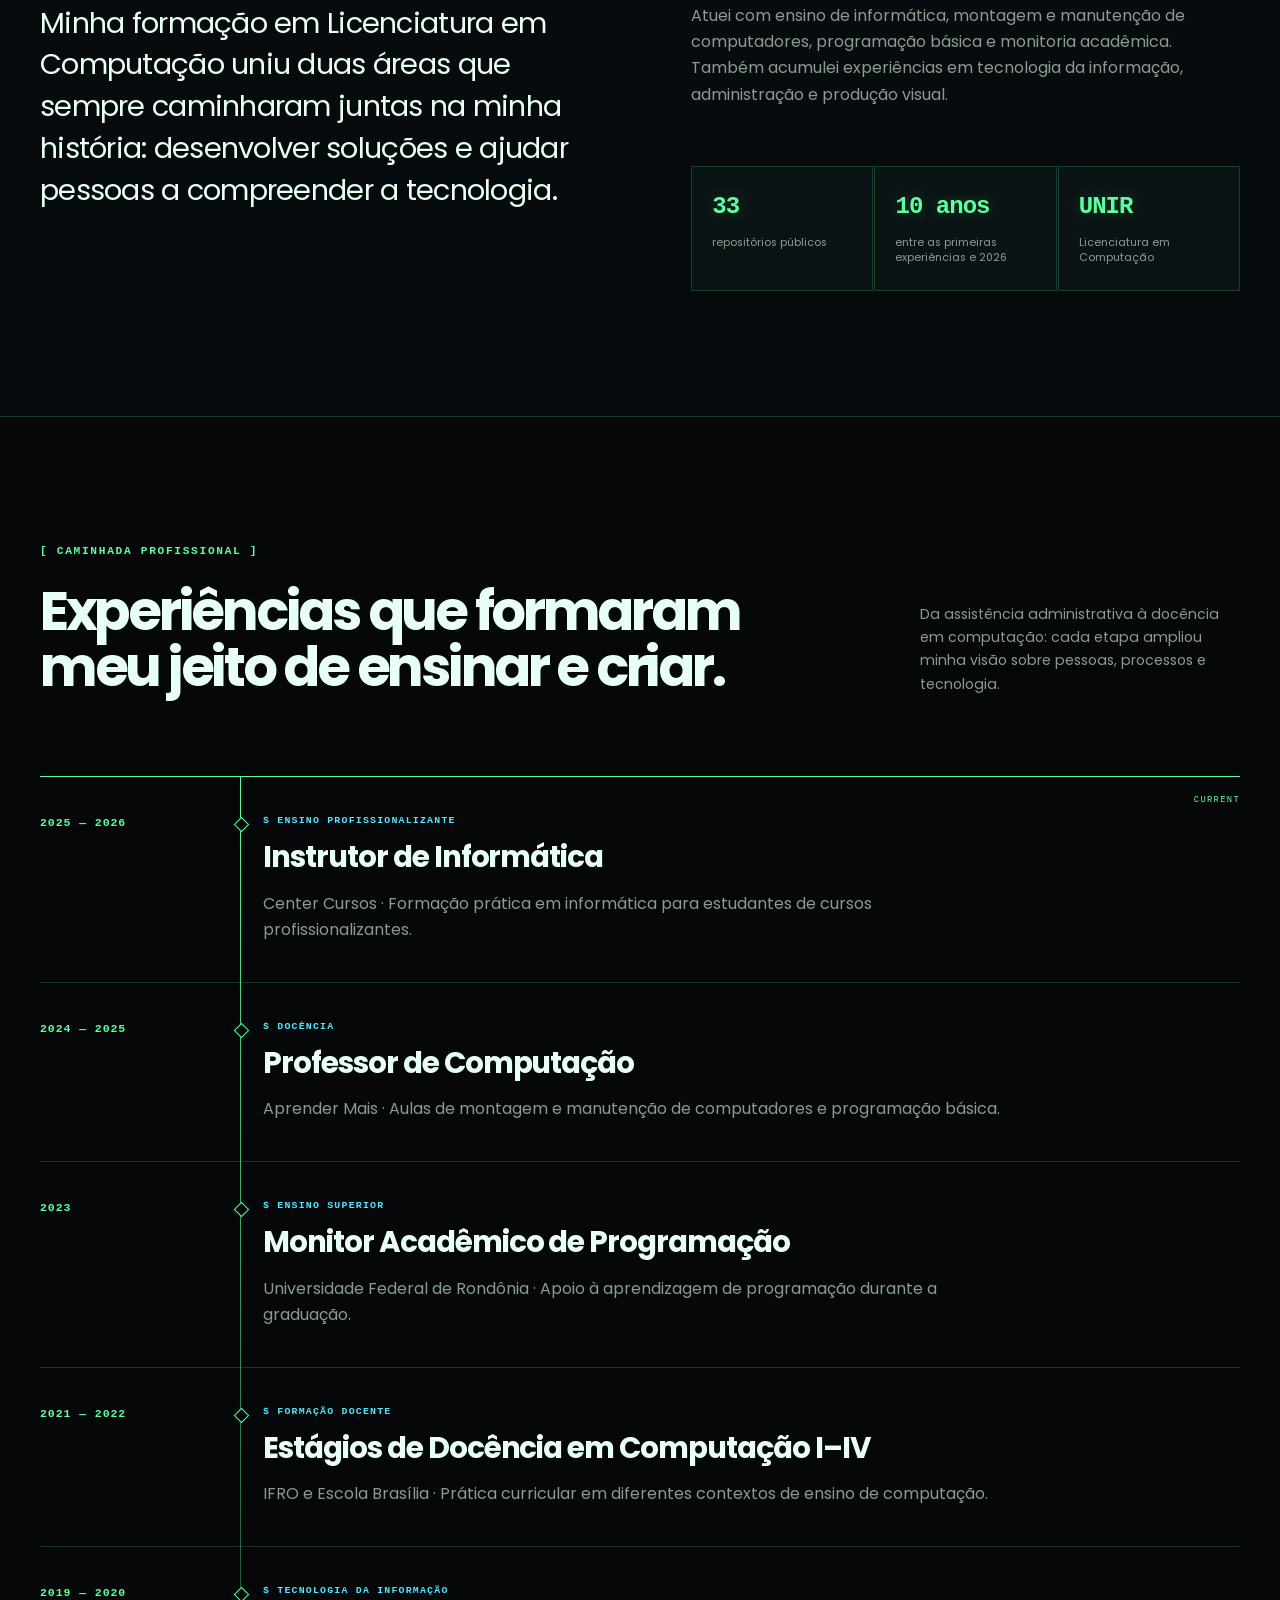
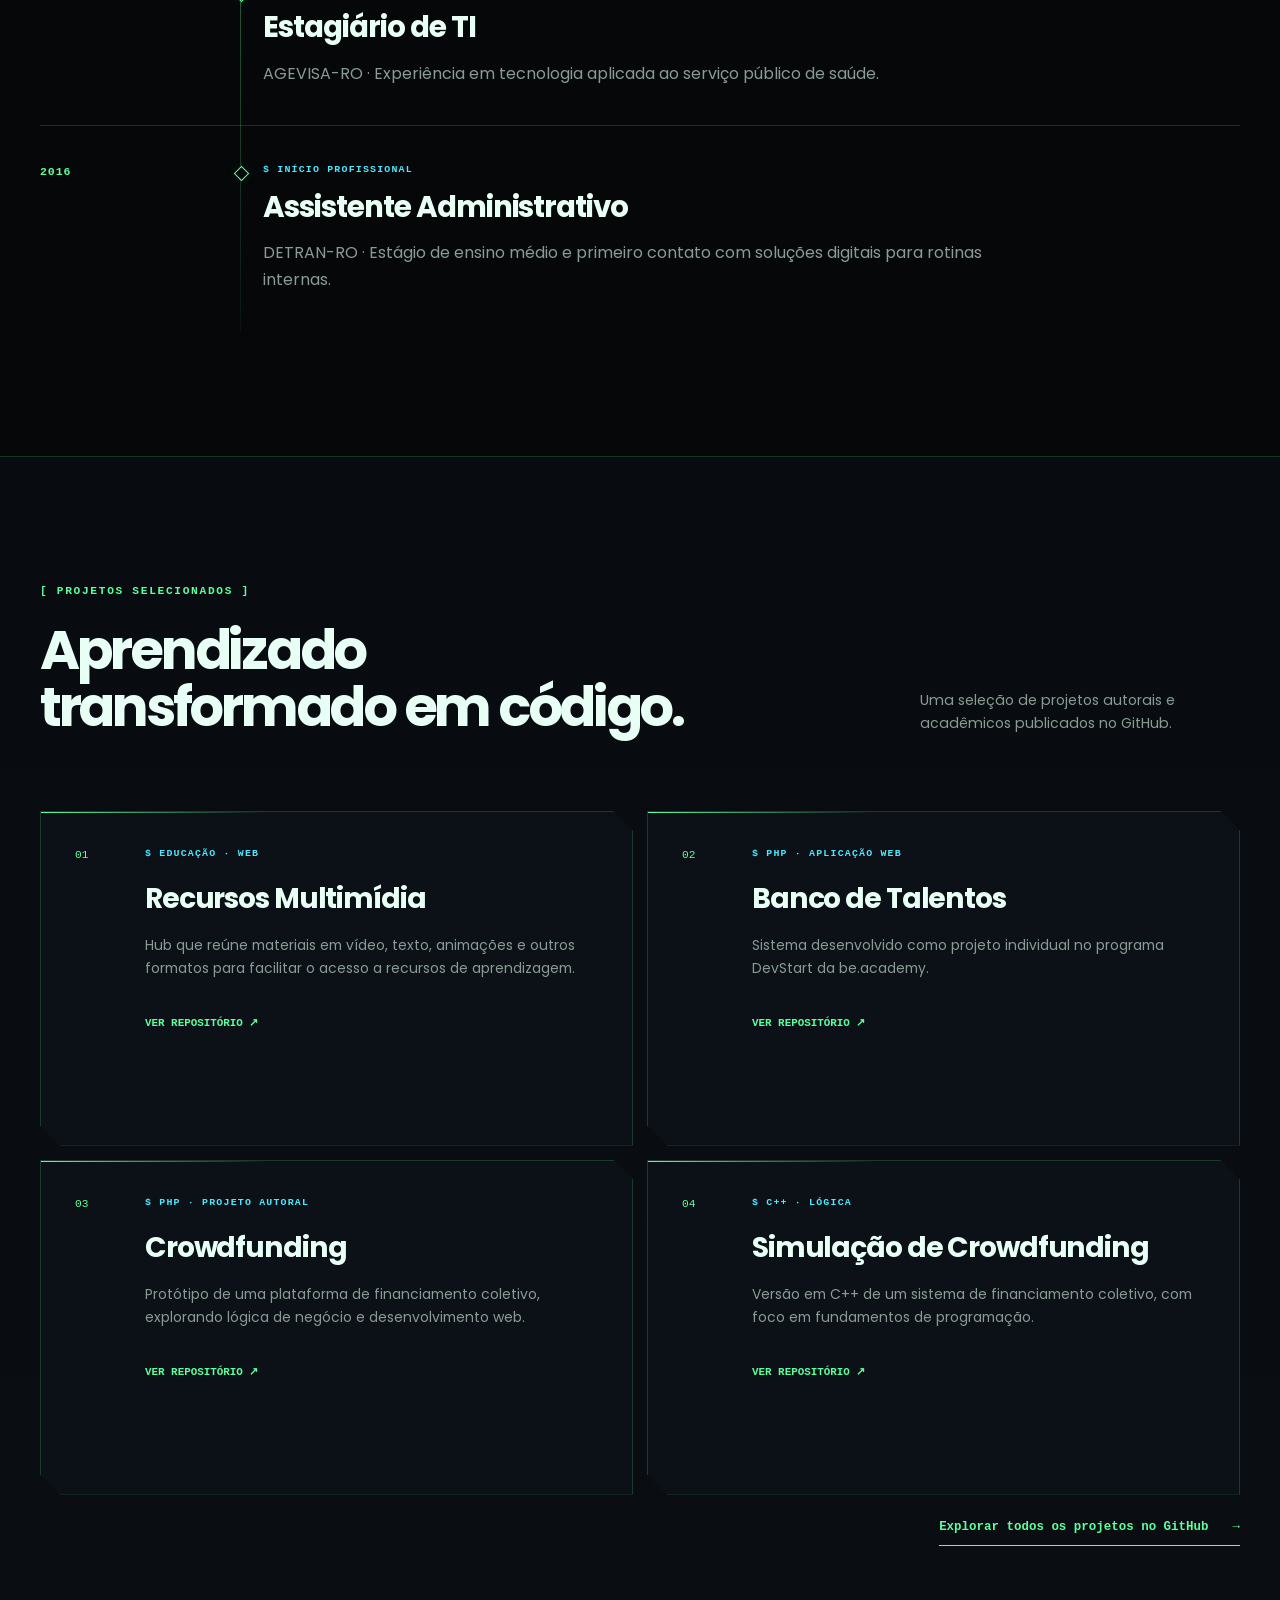
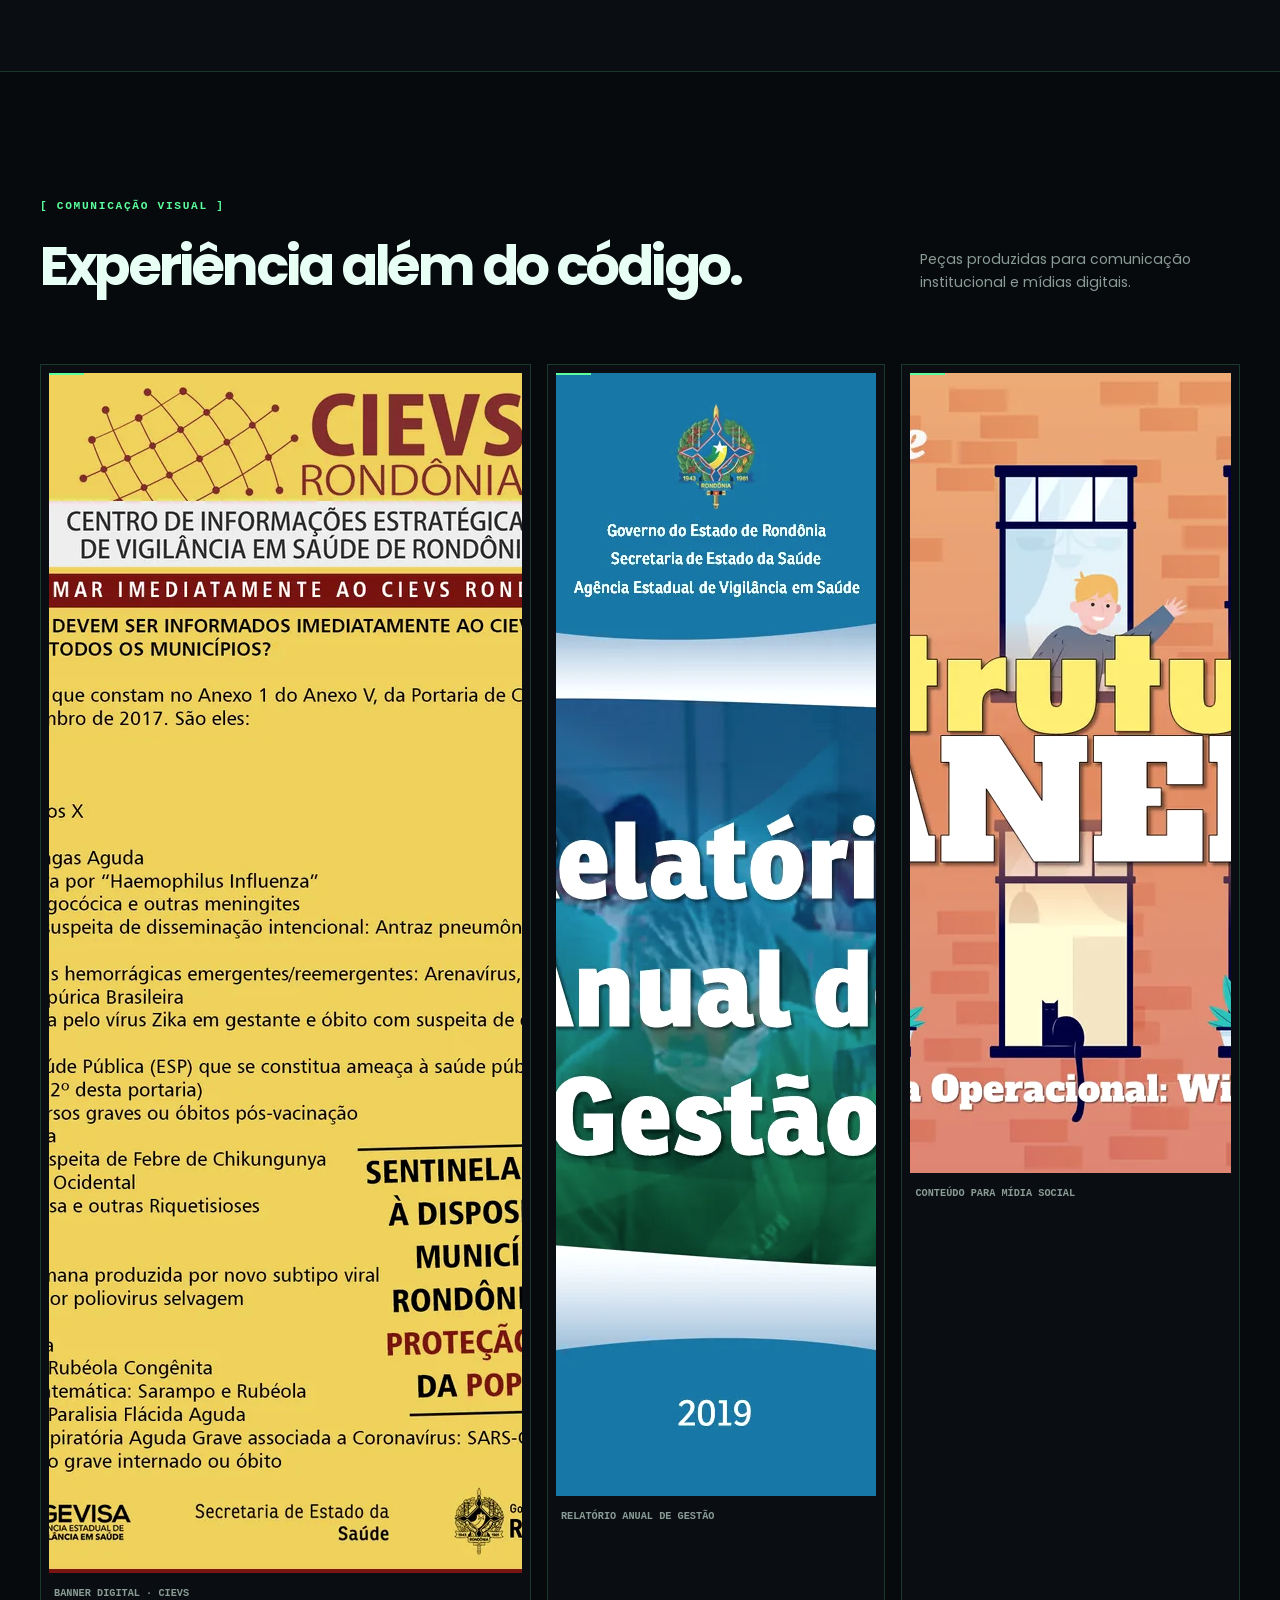
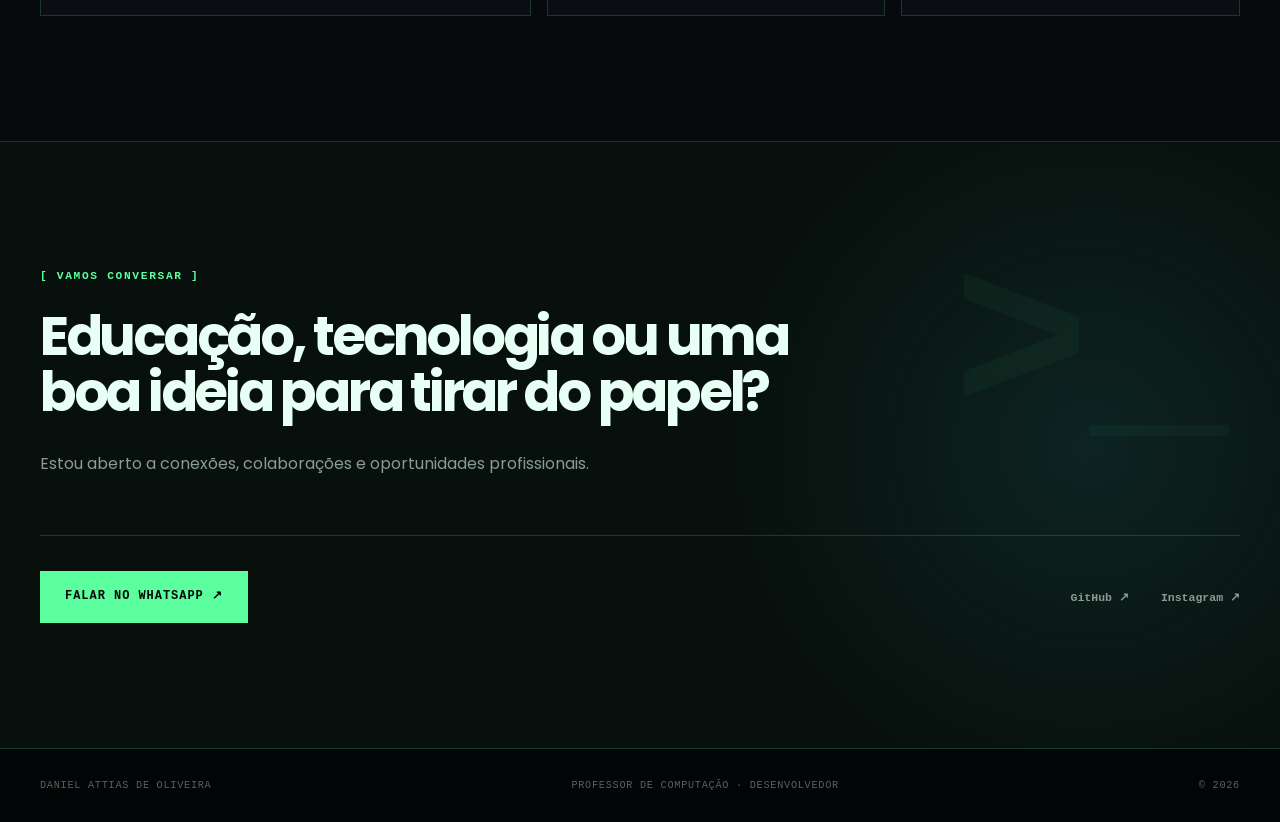
==== commit 5790f682: "Atualizações" ====
--- a/index.html
+++ b/index.html
@@ -1,359 +1,255 @@
-<!doctype html>
-<html lang="pt-br">
-
+﻿<!doctype html>
+<html lang="pt-BR">
 <head>
-    <meta charset="utf-8">
-    <meta name="viewport" content="width=device-width, initial-scale=1, shrink-to-fit=no">
-    <meta name="keywords" content="programador web, desenvolvedor web, desenvolvedor front-end, desenvolvedor back-end, designer gráfico, web designer, programador, freelance, professor, instrutor, PHP, JavaScript, Java, C, C++, CSS, SQL">
-    <meta name="description" content="Programador Web & Designer Gráfico - Freelance">
-    <meta name="author" content="Daniel Attias">
-    <meta name="robots" content="index, follow">
-
-    <!-- Cor da barra de endereço do Chrome Browser Mobile: -->
-    <meta name="theme-color" content="#333333">
-    <!-- Cor da barra de endereço do iOS Safari Browser Mobile: -->
-    <meta name="apple-mobile-web-app-status-bar-style" content="#333333">
-    <!-- Cor da barra de endereço do Windows Phone Browser Mobile: -->
-    <meta name="msapplication-navbutton-color" content="#333333">
-
-    <link rel="stylesheet" href="./assets/css/bootstrap/css/bootstrap.min.css">
-    <link rel="stylesheet" href="./assets/css/normalize.css">
-    <link rel="stylesheet" href="./assets/css/style.css">
-
-    <link rel="icon" type="image/png" href="./assets/img/favicon.png" />
-    
-    <title>Daniel Attias - Freelance: Programador Web, Designer Gráfico,Instrutor de Informática</title>
-
+  <meta charset="utf-8">
+  <meta name="viewport" content="width=device-width, initial-scale=1">
+  <meta name="description" content="Daniel Attias é professor de computação, instrutor de informática e desenvolvedor em Porto Velho, Rondônia. Conheça sua experiência, formação e projetos.">
+  <meta name="keywords" content="professor de computação, instrutor de informática, desenvolvedor web, professor de programação, profissional de tecnologia, Porto Velho, Rondônia, Daniel Attias">
+  <meta name="author" content="Daniel Attias de Oliveira">
+  <meta name="robots" content="index, follow, max-image-preview:large">
+  <meta name="theme-color" content="#0d1b2a">
+  <link rel="canonical" href="https://attiasdan.github.io/">
+  <meta property="og:locale" content="pt_BR">
+  <meta property="og:type" content="website">
+  <meta property="og:url" content="https://attiasdan.github.io/">
+  <meta property="og:site_name" content="Daniel Attias">
+  <meta property="og:title" content="Daniel Attias | Professor de Computação e Desenvolvedor">
+  <meta property="og:description" content="Professor de computação, instrutor de informática e desenvolvedor em Porto Velho. Experiência profissional, formação e projetos.">
+  <meta property="og:image" content="https://attiasdan.github.io/assets/img/perfil-daniel-2026.webp">
+  <meta property="og:image:alt" content="Retrato profissional de Daniel Attias">
+  <meta name="twitter:card" content="summary_large_image">
+  <meta name="twitter:title" content="Daniel Attias | Professor de Computação e Desenvolvedor">
+  <meta name="twitter:description" content="Conheça minha trajetória em educação, informática e desenvolvimento de software.">
+  <meta name="twitter:image" content="https://attiasdan.github.io/assets/img/perfil-daniel-2026.webp">
+  <link rel="preload" href="./assets/img/perfil-daniel-2026.webp" as="image" type="image/webp" fetchpriority="high">
+  <link rel="icon" type="image/png" href="./assets/img/favicon.png">
+  <link rel="stylesheet" href="./assets/css/style.css">
+  <title>Daniel Attias | Professor de Computação e Desenvolvedor em Rondônia</title>
+  <script type="application/ld+json">
+  {
+    "@context": "https://schema.org",
+    "@type": "Person",
+    "name": "Daniel Attias de Oliveira",
+    "alternateName": "Daniel Attias",
+    "url": "https://attiasdan.github.io/",
+    "image": "https://attiasdan.github.io/assets/img/perfil-daniel-2026.webp",
+    "jobTitle": "Professor de Computação e Desenvolvedor",
+    "description": "Professor de computação, instrutor de informática e desenvolvedor com formação em Licenciatura em Computação pela Universidade Federal de Rondônia.",
+    "address": {
+      "@type": "PostalAddress",
+      "addressLocality": "Porto Velho",
+      "addressRegion": "Rondônia",
+      "addressCountry": "BR"
+    },
+    "alumniOf": {
+      "@type": "CollegeOrUniversity",
+      "name": "Universidade Federal de Rondônia",
+      "sameAs": "https://www.unir.br/"
+    },
+    "knowsAbout": [
+      "Ensino de computação",
+      "Programação",
+      "Informática",
+      "Desenvolvimento web",
+      "Montagem e manutenção de computadores"
+    ],
+    "sameAs": [
+      "https://github.com/attiasdan",
+      "https://www.instagram.com/daniel_attias_/"
+    ]
+  }
+  </script>
+  <script type="application/ld+json">
+  {
+    "@context": "https://schema.org",
+    "@type": "WebSite",
+    "name": "Daniel Attias",
+    "alternateName": "Portfólio de Daniel Attias",
+    "url": "https://attiasdan.github.io/"
+  }
+  </script>
 </head>
-
 <body>
-    <span id="top"></span>
-    <div id="patternTopo">
-        <section class="row text-light">
-            <div class="container">
-                <div class="row">
-                    <div class="col-lg-2"></div>
-                    <div class="col-lg-3">
-                        <img src="./assets/img/perfil3.jpg" id="perfil" alt="Perfil">
-                    </div>
-                    <div class="col-lg-5" id="bio">
-                        <span>
-                            <p class="h1" id="meuNome">Daniel Attias</p>
-                            <p class="h4">Programador Web<br>Designer Gráfico<br>Instrutor de TIC<br>Freelance</p>
-                        </span>
-                    </div>
-                    <div class="col-lg-2"></div>
-                </div>
-            </div>
-        </section>
-
-        <section class="row portfolio">
-            <div class="container text-light">
-
-                <p class="h1 text-center azul-claro" style="padding-bottom:17px;">PORTFÓLIO</p>
-
-                <nav id="menu" class="text-center">
-                    <ul>
-                        <li class="col-sm">
-                            <a id="link-projrecentes" onclick="printProjRecentes()">
-                            <span class="h3">projetos recentes</span>
-                            </a>
-                        </li>
-                        <li class="col-sm">
-                            <a id="link-artdigital" onclick="printArtDigital()">
-                            <span class="h3">artes digitais</span>
-                            </a>
-                        </li>
-                        <li class="col-sm">
-                            <a id="link-artimpress" onclick="printArtImpress()">
-                            <span class="h3">artes impressas</span>
-                            </a>
-                        </li>
-                        <li class="col-sm">
-                            <a id="link-websites" onclick="printWebSites()">
-                            <span class="h3">websites</span>
-                            </a>
-                        </li>
-                    </ul>
-                </nav>
-
-                <div id="view-portfolio" class="row"></div>
-
-            </div>
-        </section>
-    </div>
-
-    <!-- <section class="row servicos">
-        <div class="container">
-            <div class="col">
-                <p class="h1 text-center azul-claro">SERVIÇOS</p><br>
-                <h4>
-                    <ul>
-                        <li>Criação e manutenção de websites em geral</li>
-                        <li>Produção de artes digitais</li>
-                    </ul>
-                </h4>
-            </div>
-        </div>
-    </section> -->
-
-    <!-- <section class="row ferramentas text-dark">
-        <div class="container">
-            <div class="col">
-                <h1>FERRAMENTAS QUE USO EM DIVERSOS PROJETOS</h1>
-                <p class="h4 cursiva">para os curiosos</p><br>
-                <div class="row">
-                    <div class="col-md-6">
-                        <button class="accordion">Gestão de Projetos</button>
-                        <div class="panel">
-                                <ul>
-                                    <li>PDCA</li>
-                                    <li>5W3H</li>
-                                    <li>Business Model Canvas</li>
-                                    <li>Kanban</li>
-                                    <li>Trello</li>
-                                    <li>Git</li>
-                                    <li>Github</li>
-                                    <li>Google Drive</li>
-                                </ul>
-                        </div>
-                        <button class="accordion">Design Gráfico</button>
-                        <div class="panel">
-                            <ul>
-                                <li>Fundamentos do design</li>
-                                <li>Photoshop</li>
-                                <li>Illustrator</li>
-                                <li>Canva.com</li>
-                                <li>PowerPoint</li>
-                                <li>Google slides</li>
-                            </ul>
-                        </div>
-                        <button class="accordion">Desenvolvimento Web</button>
-                        <div class="panel">
-                            <ul>
-                                <li>HTML 5</li>
-                                <li>CSS 3</li>
-                                <li>Javascript</li>
-                                <li>PHP 7</li>
-                                <li>MySQL</li>
-                                <li>Jquery</li>
-                                <li>Bootstrap</li>
-                                <li>Materialize</li>
-                                <li>Wordpress</li>
-                                <li>Elementor</li>
-                                <li>Animate.css</li>
-                                <li>Icons 8</li>
-                                <li>WhatFont</li>
-                                <li>ColorZilla</li>
-                                <li>Git e Github</li>
-                                <li>Github pages</li>
-                            </ul>
-                        </div>
-
-                    </div>
-
-                </div>
-            </div>
-        </div>
-    </section> -->
-
-    <section class="row contato text-center">
-        <div class="container">
-            <p class="h1 text-white">ENTRE EM CONTATO</p>
-            <p class="h4 text-white cursiva">Vamos fazer uma parceria!</p><br>
-            <div class="row">
-                <div class="col-sm-2"></div>
-                <div class="col-sm-2" style="margin-bottom: 30px;">
-                    <a href="https://wa.me/message/CCVIFEIE4CKLP1" target="_blank">
-                        <svg style="fill:#FFFF99;;" width="64" height="64" viewBox="0 0 1000 1000" xmlns="http://www.w3.org/2000/svg"><path d="M 1000 487C 1000 756 780 975 509 975C 428 975 347 955 276 917C 276 917 17 999 17 999C 16 1000 14 1000 13 1000C 10 1000 6 999 4 996C 0 993 -1 987 1 983C 1 983 85 734 85 734C 41 660 18 574 18 487C 18 219 238 0 509 0C 780 0 1000 219 1000 487C 1000 487 1000 487 1000 487M 120 487C 120 569 145 647 194 714C 196 717 197 722 196 726C 196 726 154 849 154 849C 154 849 284 808 284 808C 285 808 286 807 288 807C 290 807 293 808 295 810C 358 851 432 873 509 873C 723 873 898 700 898 487C 898 275 723 102 509 102C 294 102 120 275 120 487C 120 487 120 487 120 487M 406 280C 420 314 435 349 449 384C 451 409 429 426 416 444C 401 462 435 481 444 498C 479 537 521 572 572 590C 589 574 602 553 619 535C 640 520 665 540 685 548C 703 557 722 566 740 575C 768 581 768 614 762 636C 756 678 716 705 679 717C 622 731 564 708 512 687C 416 645 344 563 290 476C 260 425 251 359 281 306C 294 282 317 266 344 263C 352 261 361 259 370 259C 385 259 399 264 406 280C 406 280 406 280 406 280"/></svg>
-                        <p class="h4">WhatsApp</p>
-                    </a>
-                </div>
-                <div class="col-sm-1"></div>
-                <div class="col-sm-2" style="margin-bottom: 30px;">
-                    <a href="https://www.instagram.com/daniel_attias_/" target="_blank">
-                        <svg style="fill:#FFFF99;;" width="64" height="64" viewBox="0 0 1000 1000" xmlns="http://www.w3.org/2000/svg"><path d="M 503 25C 631 25 647 26 697 28C 748 30 782 38 812 50C 843 62 870 78 896 105C 922 131 938 157 950 188C 962 218 970 253 972 303C 975 353 975 369 975 498C 975 626 975 642 972 693C 970 743 962 777 950 807C 938 838 922 865 896 891C 870 917 843 934 812 946C 782 957 748 965 698 968C 647 970 631 970 503 970C 374 970 358 970 308 968C 257 965 223 957 193 946C 162 934 136 917 109 891C 83 865 67 838 55 807C 43 777 35 743 33 693C 31 642 30 626 30 498C 30 369 31 353 33 303C 35 253 43 218 55 188C 67 157 83 131 109 105C 136 78 162 62 193 50C 223 38 258 30 308 28C 358 26 374 25 503 25C 503 25 503 25 503 25M 460 110C 372 110 355 111 312 113C 266 115 241 123 224 129C 202 138 186 148 170 165C 153 181 143 197 134 219C 128 236 120 261 118 307C 116 356 115 371 115 498C 115 624 116 639 118 689C 120 735 128 760 134 776C 143 798 153 814 170 831C 186 847 202 857 224 866C 241 872 266 880 312 882C 362 885 377 885 503 885C 629 885 644 885 694 882C 740 880 765 873 781 866C 804 857 819 847 836 831C 852 814 863 798 871 776C 878 760 885 735 887 689C 890 639 890 624 890 498C 890 372 890 357 887 307C 885 261 878 236 871 219C 863 197 852 181 836 165C 819 148 804 138 781 129C 765 123 740 115 694 113C 644 111 629 110 503 110C 487 110 473 110 460 110C 460 110 460 110 460 110M 755 189C 786 189 812 214 812 246C 812 277 786 302 755 302C 724 302 698 277 698 246C 698 214 724 189 755 189C 755 189 755 189 755 189M 503 255C 637 255 745 364 745 498C 745 632 637 740 503 740C 369 740 260 632 260 498C 260 364 369 255 503 255C 503 255 503 255 503 255M 345 498C 345 585 416 655 503 655C 590 655 660 585 660 498C 660 411 590 340 503 340C 416 340 345 411 345 498C 345 498 345 498 345 498"/></svg>
-                        <p class="h4">Instagram</p>
-                    </a>
-                </div>
-                <div class="col-sm-1"></div>
-                <div class="col-sm-2">
-                    <a href="https://www.linkedin.com/in/daniel-a-323165103/" target="_blank">
-                        <svg style="fill:#FFFF99;" width="64" height="64" viewBox="0 0 1000 1000" xmlns="http://www.w3.org/2000/svg"><path d="M 75 0C 75 0 75 0 75 0C 33 0 0 33 0 75C 0 75 0 925 0 925C 0 967 33 1000 75 1000C 75 1000 925 1000 925 1000C 967 1000 1000 967 1000 925C 1000 925 1000 75 1000 75C 1000 33 967 0 925 0C 925 0 75 0 75 0M 336 332C 336 332 336 789 336 789C 336 789 211 789 211 789C 211 789 211 332 211 332C 211 332 336 332 336 332M 346 206C 346 206 346 206 346 206C 346 247 313 280 273 280C 233 280 201 247 201 206C 201 166 233 133 273 133C 313 133 346 166 346 206M 834 508C 834 508 834 789 834 789C 834 789 709 789 709 789C 709 789 709 556 709 556C 709 416 543 427 543 556C 543 556 543 789 543 789C 543 789 419 789 419 789C 419 789 419 332 419 332C 419 332 543 332 543 332C 543 332 543 406 543 406C 601 298 834 290 834 508"/></svg>
-                        <p class="h4">Linkedin</p>
-                    </a>
-                </div>
-                <div class="col-sm-2"></div>
-            </div>
-        </div>
-    </section>
-
-
-    <section class="row rodape">
-        <div class="container">
-            <div class="text-light text-right" style="margin-bottom: 15px;">
-                Este website foi desenvolvido por Daniel Attias - 2020.
-                <a href="#top">
-                    <svg xmlns="http://www.w3.org/2000/svg" width="22" height="22" fill="currentColor" class="bi bi-arrow-up-circle" viewBox="0 0 16 16">
-                        <path fill-rule="evenodd" d="M1 8a7 7 0 1 0 14 0A7 7 0 0 0 1 8zm15 0A8 8 0 1 1 0 8a8 8 0 0 1 16 0zm-7.5 3.5a.5.5 0 0 1-1 0V5.707L5.354 7.854a.5.5 0 1 1-.708-.708l3-3a.5.5 0 0 1 .708 0l3 3a.5.5 0 0 1-.708.708L8.5 5.707V11.5z"/>
-                      </svg>
-                </a>
-            </div>
-        </div>
-    </section>
-
-    
-    <script type="text/javascript">
-        let originalProjRecentes = `
-    <div class="col-sm">
-        <div class="box-port">
-        <img src="portfolio/post5.png">
-            <p class="descricaoProjeto"><b>Resumo do material:</b><br> Carrossel no Feed do Instagram<br><b>Ferramenta:</b> PowerPoint</p>
-        </div>
-    </div>
-    <div class="col-sm">
-        <div class="box-port">
-            <img src="portfolio/post1.png">
-            <p class="descricaoProjeto"><b>Resumo do material:</b><br> Carrossel no Feed do Instagram<br><b>Ferramenta:</b> Photoshop</p>
-        </div>
-    </div>
-    <div class="col-sm">
-        <div class="box-port">
-            <img src="portfolio/post2.png">
-            <p class="descricaoProjeto"><b>Resumo do material:</b><br> Carrossel no Feed do Instagram<br><b>Ferramenta:</b> PowerPoint</p>
-        </div>
-    </div>`;
-
-let originalArtDigital = `
-    <div class="col-sm">
-        <div class="box-port">
-            <img src="portfolio/banner_cievs.png">
-            <p class="descricaoProjeto"><b>Resumo do material:</b><br> Banner Digital<br><b>Ferramenta:</b> Photoshop</p>
-        </div>
-    </div>
-    <div class="col-sm">
-        <div class="box-port">
-            <img src="portfolio/anuncio_thiago.png">
-            <p class="descricaoProjeto"><b>Resumo do material:</b><br> Status no WhatsApp e Story no Instagram<br><b>Ferramenta:</b> Photoshop</p>
-        </div>
-    </div>`;
-    
-let originalArtImpress = `
-    <div class="col-sm">
-        <div class="box-port">
-            <img src="portfolio/CapaRelatorioAnualGestão.png">
-            <p class="descricaoProjeto"><b>Resumo do material:</b><br> Capa<br><b>Ferramenta:</b> Photoshop</p>
-        </div>
-    </div>
-    <div class="col-sm">
-        <div class="box-port">
-            <img src="portfolio/CapaPlanoDeContingenciaNovoCoronavírus.png">
-            <p class="descricaoProjeto"><b>Resumo do material:</b><br> Capa<br><b>Ferramenta:</b> Illustrator</p>
-        </div>
-    </div>
-    <div class="col-sm">
-        <div class="box-port">
-            <img src="portfolio/folderCievsExterno.png">
-            <p class="descricaoProjeto"><b>Resumo do material:</b><br> Folder<br><b>Ferramenta:</b> Photoshop</p>
-        </div>
-    </div>`;
-    
-let originalWebSites = `
-    <div class="col-sm">
-        <div class="box-port">
-            <img src="portfolio/UBS.png">
-            <p class="descricaoProjeto"><b>Resumo do material:</b><br> Links úteis para otimizar o andamento dos trabalhos internos inerentes de uma Unidade Básica de Saúde em Porto Velho-RO.<br><br><b>Ferramentas:</b> Bootstrap, HTML, CSS.
-            <br><br><b>Ano:</b> 2017.
-            </p>
-        </div>
-    </div>
-    <div class="col-sm">
-        <div class="box-port">
-            <img src="portfolio/geradm.png">
-            <p class="descricaoProjeto"><b>Resumo do material:</b><br> Links úteis para otimizar o andamento dos trabalhos internos inerentes ao setor onde estagiava no Detran-RO.
-            <br><br><b>Ferramentas:</b> HTML, CSS, JavaScript, Sublime Text, notepad.
-            <br><br><b>Ano:</b> 2016.</p>
-        </div>
-    </div>
-    <div class="col-sm">
-        <div class="box-port">
-            <img src="portfolio/divadm.png">
-            <p class="descricaoProjeto"><b>Resumo do material:</b><br> Links úteis para otimizar o andamento dos trabalhos internos inerentes ao setor onde estagiava no Detran-RO.
-            <br><br><b>Ferramentas:</b> HTML, CSS, JavaScript, Sublime Text, notepad.
-            <br><br><b>Ano:</b> 2016.</p>
-        </div>
-    </div>`;
-
-printProjRecentes();
-
-function printProjRecentes() {
-    document.getElementById("view-portfolio").innerHTML = originalProjRecentes;
-    document.getElementById("link-projrecentes").style.borderColor = "#fbff00";
-    document.getElementById("link-artdigital").style.borderColor = "";
-    document.getElementById("link-artimpress").style.borderColor = "";
-    document.getElementById("link-websites").style.borderColor = "";
-}
-function printArtDigital(){
-    document.getElementById("view-portfolio").innerHTML = originalArtDigital;
-    document.getElementById("link-projrecentes").style.borderColor = "";
-    document.getElementById("link-artdigital").style.borderColor = "#fbff00";
-    document.getElementById("link-artimpress").style.borderColor = "";
-    document.getElementById("link-websites").style.borderColor = "";
-}
-function printArtImpress(){
-    document.getElementById("view-portfolio").innerHTML = originalArtImpress;
-    document.getElementById("link-projrecentes").style.borderColor = "";
-    document.getElementById("link-artdigital").style.borderColor = "";
-    document.getElementById("link-artimpress").style.borderColor = "#fbff00";
-    document.getElementById("link-websites").style.borderColor = "";
-}
-function printWebSites(){
-    document.getElementById("view-portfolio").innerHTML = originalWebSites;
-    document.getElementById("link-projrecentes").style.borderColor = "";
-    document.getElementById("link-artdigital").style.borderColor = "";
-    document.getElementById("link-artimpress").style.borderColor = "";
-    document.getElementById("link-websites").style.borderColor = "#fbff00";
-}
-
-let acc = document.getElementsByClassName("accordion");
-
-for (let i = 0; i < acc.length; i++)
-{
-    acc[i].addEventListener("click", function()
-    {
-        this.classList.toggle("active");
-        let panel = this.nextElementSibling;
-        if (panel.style.maxHeight) {
-            panel.style.maxHeight = null;
-        } else {
-            panel.style.maxHeight = panel.scrollHeight + "px";
-        } 
-    });
-}
-
-function reveal() {
-  var reveals = document.querySelectorAll(".reveal");
-
-  for (var i = 0; i < reveals.length; i++) {
-    var windowHeight = window.innerHeight;
-    var elementTop = reveals[i].getBoundingClientRect().top;
-    var elementVisible = 150;
-
-    if (elementTop < windowHeight - elementVisible) {
-      reveals[i].classList.add("active");
-    } else {
-      reveals[i].classList.remove("active");
-    }
-  }
-}
-
-window.addEventListener("scroll", reveal);
-    </script>
-
-    <!-- jQuery first, then Popper.js, then Bootstrap JS -->
-    <script src="https://code.jquery.com/jquery-3.5.1.slim.min.js" integrity="sha384-DfXdz2htPH0lsSSs5nCTpuj/zy4C+OGpamoFVy38MVBnE+IbbVYUew+OrCXaRkfj" crossorigin="anonymous"></script>
-    <script src="https://cdn.jsdelivr.net/npm/popper.js@1.16.1/dist/umd/popper.min.js" integrity="sha384-9/reFTGAW83EW2RDu2S0VKaIzap3H66lZH81PoYlFhbGU+6BZp6G7niu735Sk7lN" crossorigin="anonymous"></script>
-    <script src="./assets/css/bootstrap/js/bootstrap.min.js"></script>
+  <div class="scanlines" aria-hidden="true"></div>
+  <div class="space-layer space-layer-back" aria-hidden="true"></div>
+  <div class="space-layer space-layer-front" aria-hidden="true"></div>
+  <header class="site-header">
+    <a class="brand" href="#inicio" aria-label="Daniel Attias, início"><span>&lt;</span>DA<span>/&gt;</span></a>
+    <button class="menu-toggle" type="button" aria-label="Abrir menu" aria-expanded="false">
+      <span></span><span></span>
+    </button>
+    <nav class="nav" aria-label="Navegação principal">
+      <a href="#sobre">Sobre</a>
+      <a href="#trajetoria">Trajetória</a>
+      <a href="#projetos">Projetos</a>
+      <a href="#contato">Contato</a>
+    </nav>
+  </header>
+
+  <main>
+    <section class="hero" id="inicio">
+      <div class="hero-copy">
+        <p class="eyebrow">Porto Velho, Rondônia · Brasil</p>
+        <h1>Ensino computação.<br><em>Construo caminhos</em><br>com tecnologia.</h1>
+        <p class="hero-intro">Sou Daniel Attias, licenciado em Computação pela UNIR, professor e desenvolvedor. Minha trajetória conecta sala de aula, programação e soluções digitais.</p>
+        <div class="hero-actions">
+          <a class="button button-primary" href="#projetos">Conheça meu trabalho</a>
+          <a class="button button-ghost" href="https://github.com/attiasdan" target="_blank" rel="noreferrer">GitHub ↗</a>
+        </div>
+      </div>
+      <div class="hero-visual">
+        <div class="orbit orbit-one" aria-hidden="true"><i></i></div>
+        <div class="orbit orbit-two" aria-hidden="true"><i></i></div>
+        <div class="portrait-frame">
+          <img src="./assets/img/perfil-daniel-2026.webp" alt="Retrato profissional de Daniel Attias" width="768" height="960" fetchpriority="high">
+        </div>
+        <div class="hero-note">
+          <span>Atuação</span>
+          <strong>Educação + Tecnologia</strong>
+        </div>
+      </div>
+      <a class="scroll-cue" href="#sobre" aria-label="Ir para a seção sobre">Role para conhecer <span>↓</span></a>
+    </section>
+
+    <section class="section about reveal-section" id="sobre">
+      <div class="section-heading">
+        <p class="eyebrow">Sobre mim</p>
+        <h2>Tecnologia faz mais sentido quando alguém consegue aprender com ela.</h2>
+      </div>
+      <div class="about-grid">
+        <p class="lead">Minha formação em Licenciatura em Computação uniu duas áreas que sempre caminharam juntas na minha história: desenvolver soluções e ajudar pessoas a compreender a tecnologia.</p>
+        <div class="about-details">
+          <p>Atuei com ensino de informática, montagem e manutenção de computadores, programação básica e monitoria acadêmica. Também acumulei experiências em tecnologia da informação, administração e produção visual.</p>
+          <div class="facts">
+            <div><strong>33</strong><span>repositórios públicos</span></div>
+            <div><strong>10 anos</strong><span>entre as primeiras experiências e 2026</span></div>
+            <div><strong>UNIR</strong><span>Licenciatura em Computação</span></div>
+          </div>
+        </div>
+      </div>
+    </section>
+
+    <section class="section journey reveal-section" id="trajetoria">
+      <div class="section-heading split-heading">
+        <div>
+          <p class="eyebrow">Caminhada profissional</p>
+          <h2>Experiências que formaram meu jeito de ensinar e criar.</h2>
+        </div>
+        <p>Da assistência administrativa à docência em computação: cada etapa ampliou minha visão sobre pessoas, processos e tecnologia.</p>
+      </div>
+
+      <div class="timeline">
+        <article class="timeline-item current">
+          <time>2025 — 2026</time>
+          <div><p class="tag">Ensino profissionalizante</p><h3>Instrutor de Informática</h3><p>Center Cursos · Formação prática em informática para estudantes de cursos profissionalizantes.</p></div>
+        </article>
+        <article class="timeline-item">
+          <time>2024 — 2025</time>
+          <div><p class="tag">Docência</p><h3>Professor de Computação</h3><p>Aprender Mais · Aulas de montagem e manutenção de computadores e programação básica.</p></div>
+        </article>
+        <article class="timeline-item">
+          <time>2023</time>
+          <div><p class="tag">Ensino superior</p><h3>Monitor Acadêmico de Programação</h3><p>Universidade Federal de Rondônia · Apoio à aprendizagem de programação durante a graduação.</p></div>
+        </article>
+        <article class="timeline-item">
+          <time>2021 — 2022</time>
+          <div><p class="tag">Formação docente</p><h3>Estágios de Docência em Computação I–IV</h3><p>IFRO e Escola Brasília · Prática curricular em diferentes contextos de ensino de computação.</p></div>
+        </article>
+        <article class="timeline-item">
+          <time>2019 — 2020</time>
+          <div><p class="tag">Tecnologia da informação</p><h3>Estagiário de TI</h3><p>AGEVISA-RO · Experiência em tecnologia aplicada ao serviço público de saúde.</p></div>
+        </article>
+        <article class="timeline-item">
+          <time>2016</time>
+          <div><p class="tag">Início profissional</p><h3>Assistente Administrativo</h3><p>DETRAN-RO · Estágio de ensino médio e primeiro contato com soluções digitais para rotinas internas.</p></div>
+        </article>
+      </div>
+    </section>
+
+    <section class="section projects reveal-section" id="projetos">
+      <div class="section-heading split-heading">
+        <div>
+          <p class="eyebrow">Projetos selecionados</p>
+          <h2>Aprendizado transformado em código.</h2>
+        </div>
+        <p>Uma seleção de projetos autorais e acadêmicos publicados no GitHub.</p>
+      </div>
+
+      <div class="project-grid">
+        <a class="project-card featured" href="https://github.com/attiasdan/recursos-multimidia" target="_blank" rel="noreferrer">
+          <span class="project-number">01</span>
+          <div>
+            <p class="tag">Educação · Web</p>
+            <h3>Recursos Multimídia</h3>
+            <p>Hub que reúne materiais em vídeo, texto, animações e outros formatos para facilitar o acesso a recursos de aprendizagem.</p>
+            <span class="project-link">Ver repositório ↗</span>
+          </div>
+        </a>
+        <a class="project-card" href="https://github.com/attiasdan/beacademy-devstart-projeto-individual" target="_blank" rel="noreferrer">
+          <span class="project-number">02</span>
+          <div>
+            <p class="tag">PHP · Aplicação web</p>
+            <h3>Banco de Talentos</h3>
+            <p>Sistema desenvolvido como projeto individual no programa DevStart da be.academy.</p>
+            <span class="project-link">Ver repositório ↗</span>
+          </div>
+        </a>
+        <a class="project-card" href="https://github.com/attiasdan/crowdfunding-idw" target="_blank" rel="noreferrer">
+          <span class="project-number">03</span>
+          <div>
+            <p class="tag">PHP · Projeto autoral</p>
+            <h3>Crowdfunding</h3>
+            <p>Protótipo de uma plataforma de financiamento coletivo, explorando lógica de negócio e desenvolvimento web.</p>
+            <span class="project-link">Ver repositório ↗</span>
+          </div>
+        </a>
+        <a class="project-card" href="https://github.com/attiasdan/crowdfunding" target="_blank" rel="noreferrer">
+          <span class="project-number">04</span>
+          <div>
+            <p class="tag">C++ · Lógica</p>
+            <h3>Simulação de Crowdfunding</h3>
+            <p>Versão em C++ de um sistema de financiamento coletivo, com foco em fundamentos de programação.</p>
+            <span class="project-link">Ver repositório ↗</span>
+          </div>
+        </a>
+      </div>
+      <div class="all-projects">
+        <a class="text-link" href="https://github.com/attiasdan?tab=repositories" target="_blank" rel="noreferrer">Explorar todos os projetos no GitHub <span>→</span></a>
+      </div>
+    </section>
+
+    <section class="section visual-work reveal-section">
+      <div class="section-heading split-heading">
+        <div>
+          <p class="eyebrow">Comunicação visual</p>
+          <h2>Experiência além do código.</h2>
+        </div>
+        <p>Peças produzidas para comunicação institucional e mídias digitais.</p>
+      </div>
+      <div class="gallery">
+        <figure class="gallery-wide"><img src="./portfolio/banner-cievs.webp" alt="Banner digital desenvolvido para o CIEVS" width="800" height="1200" loading="lazy" decoding="async"><figcaption>Banner digital · CIEVS</figcaption></figure>
+        <figure><img src="./portfolio/capa-relatorio-anual-gestao.webp" alt="Capa de relatório anual de gestão" width="795" height="1123" loading="lazy" decoding="async"><figcaption>Relatório Anual de Gestão</figcaption></figure>
+        <figure><img src="./portfolio/conteudo-midia-social.webp" alt="Carrossel para mídia social" width="800" height="800" loading="lazy" decoding="async"><figcaption>Conteúdo para mídia social</figcaption></figure>
+      </div>
+    </section>
+
+    <section class="contact reveal-section" id="contato">
+      <p class="eyebrow">Vamos conversar</p>
+      <h2>Educação, tecnologia ou uma boa ideia para tirar do papel?</h2>
+      <p>Estou aberto a conexões, colaborações e oportunidades profissionais.</p>
+      <div class="contact-links">
+        <a class="button button-light" href="https://wa.me/556993025786" target="_blank" rel="noreferrer">Falar no WhatsApp ↗</a>
+        <a href="https://github.com/attiasdan" target="_blank" rel="noreferrer">GitHub ↗</a>
+        <a href="https://www.instagram.com/daniel_attias_/" target="_blank" rel="noreferrer">Instagram ↗</a>
+      </div>
+    </section>
+  </main>
+
+  <footer>
+    <p>Daniel Attias de Oliveira</p>
+    <p>Professor de Computação · Desenvolvedor</p>
+    <p>© <span id="year">2026</span></p>
+  </footer>
+  <script src="./assets/js/script.js" defer></script>
 </body>
-
-</html>+</html>
--- a/assets/css/style.css
+++ b/assets/css/style.css
@@ -1,248 +1,14 @@
-@font-face {
-    font-family: 'Poppins Medium';
-    src: url('../fontes/Poppins/Poppins-Medium.ttf');
-}
-/* Fonts grossas */
-@font-face {
-    font-family: 'Poppins Bold';
-    src: url('../fontes/Poppins/Poppins-Bold.ttf');
-    /* font-weight: normal;
-    font-style: normal; */
-}
-@font-face {
-    font-family: 'Poppins ExtraBold';
-    src: url('../fontes/Poppins/Poppins-ExtraBold.ttf');
-}
-
-/* Fim Fonts grossas */
-@font-face {
-    font-family: 'DancingScript Medium';
-    src: url('../fontes/DancingScript-Medium.ttf');
-}
-
-* {margin: 0;padding: 0;box-sizing: border-box;}
-html {
-  scroll-behavior: smooth;
-}
-html,body {
-    background-image: linear-gradient(to bottom right, #333333, #111111);
-    min-height: 100vh;
-    overflow-x: hidden !important;
-    /*pra tirar espaço em branco do lado direito*/
-    font-family: 'Poppins Medium', sans-serif;
-}
-
-.h1 {font-family: 'Poppins ExtraBold', sans-serif;}
-.h2 {font-family: 'Poppins ExtraBold', sans-serif;}
-.h3 {font-family: 'Poppins Bold', sans-serif;}
-.reveal {
-    position: relative;
-    transform: translateY(150px);
-    opacity: 0;
-    transition: 1s all ease;
-}
-.reveal.active {
-    transform: translateY(0);
-    opacity: 1;
-}
-#perfil {
-    -webkit-filter: grayscale(100%);
-    filter: grayscale(100%);
-    filter: gray;
-    margin-top: 4px;
-    margin-bottom: 14px;
-    border-radius: 100%;
-    border-style: solid;
-    border-width: 3px;
-    border-color: #FFFF99;
-    float: right;
-}
-/* #perfil:hover {
-    -webkit-filter: none;
-    filter: none;
-} */
-#meuNome {
-    color: white;
-}
-#bio {
-    color:#DEDECC;
-    padding-top:30px;
-}
-
-.container {
-    padding-top: 22px;
-    padding-bottom: 20px;
-}
-
-#patternTopo {
-    background-image: url("../img/inspiration-geometry.png");
-}
-
-a {color: #f5e613;}
-a:hover {color: white;}
-
-#menu ul {
-    padding: 0px;
-    margin-bottom:15px;
-    list-style: none;
-}
-#menu ul li {
-    display: inline;
-    cursor: pointer;
-}
-#menu ul li a {
-    padding: 8px 12px;
-    display: inline-block;
-    color: white;
-    text-decoration: none;
-    border-radius: 50px;
-    border-top: 2px solid rgba(0, 0, 0, 0);
-    border-bottom: 2px solid rgba(0, 0, 0, 0);
-    border-left: 2px solid rgba(0, 0, 0, 0);
-    border-right: 2px solid rgba(0, 0, 0, 0);
-}
-#menu ul li a:hover {
-    border-top: 2px solid #888888;
-    border-bottom: 2px solid #888888;
-}
-
-p.azul-claro {
-    color: #FFFF99;
-}
-
-section.portfolio {
-    background-image: url("../img/notebook-dark.png");
-    /* background-size: 100%; */
-    /* background-repeat: repeat-y; */
-    -webkit-box-shadow: 0px 7px 50px 0px rgba(0, 0, 0, 0.4);
-    -moz-box-shadow: 0px 7px 50px 0px rgba(0, 0, 0, 0.4);
-    box-shadow: 0px 7px 50px 0px rgba(0, 0, 0, 0.4);
-    min-height: 100%;
-    background-color: #222;
-    padding-bottom: 10px;
-    padding-top: 17px;
-}
-
-section.servicos {
-    background-image: url("../img/otis-redding.png");
-    padding-top: 30px;
-    padding-bottom: 18px;
-    min-height: 80vh;
-    color: white;
-}
-section.ferramentas {
-    background-image: url("../img/paper-fibers.png");
-    padding-top: 30px;
-    padding-bottom: 30px;
-    background-color: white;
-}
-section.servicos ul, section.ferramentas ul {
-    list-style-type: square;
-    margin-left:20px;
-}
-section.servicos h4 ul li{
-    padding-bottom:10px;
-}
-
-section.contato {
-    padding-top: 25px;
-    /* background-color:rgb(0, 87, 158); */
-    background-color: #444;
-}
-section.contato a {
-    color: white;
-}
-
-section.rodape {
-    background: #222;
-    /* border: 1px solid white;
-    border-bottom:none;
-    border-left:none;
-    border-right:none; */
-    font-size: 11pt;
-}
-
-.cursiva{font-family:'DancingScript Medium';margin-top: -9px;}
-
-.box-port {
-    width: 100%;
-    background-color: white;
-    color: #111;
-    border-radius: 8px;
-    font-family: 'Roboto';
-    padding-bottom: 3px;
-    margin-top: 10px;
-    margin-bottom: 10px;
-    box-shadow: 0 3px 6px rgba(0,0,0,0.16), 0 3px 6px rgba(0,0,0,0.23);
-}
-.box-port img {
-    width: 100%;
-    border-radius: 8px 8px 0 0;
-}
-.box-port .descricaoProjeto {
-    text-align: left;
-    margin-left: 12px;
-    margin-top: 5px;
-    margin-right: 3px;
-    margin-bottom: 5px;
-}
-
-.sombraBox {
-    -webkit-box-shadow: 0px 7px 30px 0px rgba(0, 0, 0, 0.4);
-    -moz-box-shadow: 0px 7px 30px 0px rgba(0, 0, 0, 0.4);
-    box-shadow: 0px 7px 30px 0px rgba(0, 0, 0, 0.4);
-}
-
-/*Accordion*/
-.accordion {
-    background-color: rgb(66, 66, 66);
-    color: white;
-    cursor: pointer;
-    padding: 18px;
-    width: 100%;
-    border: none;
-    text-align: left;
-    outline: none;
-    font-size: 15px;
-    transition: 0.4s;
-}
-.active, .accordion:hover {
-    background-color: rgb(95, 95, 95);
-}
-.accordion:after {
-    content: '\002B';
-    color:white;
-    font-weight: bold;
-    float: right;
-    margin-left: 5px;
-}
-.active:after {
-    content: "\2212";
-}
-.panel {
-    color: #000000;
-    background-color:#FFFF99;
-    width: 100%;
-    padding: 0 18px;
-    max-height: 0;
-    overflow: hidden;
-    transition: max-height 0.2s ease-out;
-}
-
-@media (max-width: 992px) {
-    #perfil {
-        float: inherit;
-        display: block;
-        margin-left: auto;
-        margin-right: auto;
-        margin-bottom: 10px;
-    }
-    #meuNome {
-        margin-top: 18px;
-        text-align: center;
-    }
-    #bio {
-        text-align: center;
-        padding-top:0;
-    }
-}+﻿@font-face{font-family:Poppins;src:url("../fontes/Poppins/Poppins-Regular.ttf") format("truetype");font-display:swap;font-weight:400}@font-face{font-family:Poppins;src:url("../fontes/Poppins/Poppins-SemiBold.ttf") format("truetype");font-display:swap;font-weight:600}@font-face{font-family:Poppins;src:url("../fontes/Poppins/Poppins-Bold.ttf") format("truetype");font-display:swap;font-weight:700}
+:root{--void:#050709;--panel:#0a0e12;--panel-2:#0d1319;--ink:#e8fff5;--muted:#899b94;--green:#5cff9d;--cyan:#4de8ff;--line:rgba(92,255,157,.18);--glow:rgba(92,255,157,.12);--max:1200px}
+*{box-sizing:border-box;margin:0;padding:0}html{scroll-behavior:smooth;scroll-padding-top:76px}body{background:var(--void);color:var(--ink);font-family:Poppins,Arial,sans-serif;line-height:1.65;overflow-x:hidden}body:before{background-image:linear-gradient(rgba(92,255,157,.032) 1px,transparent 1px),linear-gradient(90deg,rgba(92,255,157,.032) 1px,transparent 1px);background-position:var(--grid-x,0) var(--grid-y,0);background-size:42px 42px;content:"";inset:0;pointer-events:none;position:fixed;transition:background-position .2s linear;z-index:-2}.scanlines{background:repeating-linear-gradient(0deg,transparent,transparent 3px,rgba(0,0,0,.08) 4px);inset:0;pointer-events:none;position:fixed;z-index:99}.space-layer{inset:-10%;pointer-events:none;position:fixed;will-change:transform;z-index:-1}.space-layer-back{background-image:radial-gradient(circle,#d8fff0 0 1px,transparent 1.4px),radial-gradient(circle,var(--cyan) 0 1px,transparent 1.5px);background-position:0 0,31px 43px;background-size:89px 89px,137px 137px;opacity:.2;transform:translate3d(var(--stars-back-x,0),var(--stars-back-y,0),0)}.space-layer-front{background-image:radial-gradient(circle,var(--green) 0 1px,transparent 1.8px);background-position:18px 27px;background-size:193px 193px;filter:drop-shadow(0 0 3px var(--green));opacity:.28;transform:translate3d(var(--stars-front-x,0),var(--stars-front-y,0),0)}a{color:inherit;text-decoration:none}img{display:block;max-width:100%}button{font:inherit}
+.site-header{align-items:center;background:rgba(5,7,9,.87);border-bottom:1px solid var(--line);display:flex;height:76px;justify-content:space-between;padding:0 max(24px,calc((100vw - var(--max))/2));position:sticky;top:0;z-index:50;backdrop-filter:blur(18px)}.site-header:after{background:linear-gradient(90deg,transparent,var(--green),transparent);bottom:-1px;content:"";height:1px;left:15%;position:absolute;width:22%}.brand{font-size:1.15rem;font-weight:700;letter-spacing:-.03em;text-shadow:0 0 18px rgba(92,255,157,.4)}.brand span{color:var(--green)}.nav{display:flex;gap:36px}.nav a{color:var(--muted);font-size:.72rem;font-weight:600;letter-spacing:.12em;text-transform:uppercase;transition:.2s}.nav a:before{color:var(--green);content:"// ";opacity:.55}.nav a:hover{color:var(--green);text-shadow:0 0 12px rgba(92,255,157,.55)}.menu-toggle{background:none;border:0;display:none;width:30px}.menu-toggle span{background:var(--green);box-shadow:0 0 8px var(--green);display:block;height:1px;margin:7px 0;width:100%}
+.hero{border-bottom:1px solid var(--line);display:grid;grid-template-columns:1.18fr .82fr;min-height:calc(100vh - 76px);overflow:hidden;position:relative}.hero-copy{align-self:center;padding:90px max(32px,calc((100vw - var(--max))/2)) 120px;padding-right:5vw;transform:translate3d(var(--hero-copy-x,0),var(--hero-copy-y,0),0);will-change:transform}.eyebrow{color:var(--green);font-family:Consolas,monospace;font-size:.7rem;font-weight:700;letter-spacing:.15em;text-transform:uppercase}.eyebrow:before{content:"[ "}.eyebrow:after{content:" ]"}.hero h1{font-size:clamp(3rem,5.8vw,6.55rem);letter-spacing:-.072em;line-height:.93;margin:26px 0 34px;text-wrap:balance}.hero h1 em{animation:textGlow 3.8s ease-in-out infinite;color:transparent;font-style:normal;-webkit-text-stroke:1.5px var(--green);filter:drop-shadow(0 0 10px rgba(92,255,157,.2))}.hero-intro{color:#acbcb6;font-size:clamp(1rem,1.2vw,1.14rem);max-width:660px}.hero-actions{display:flex;gap:12px;margin-top:42px}.button{align-items:center;border:1px solid var(--line);display:inline-flex;font-family:Consolas,monospace;font-size:.75rem;font-weight:700;justify-content:center;letter-spacing:.08em;min-height:52px;padding:0 24px;text-transform:uppercase;transition:.2s}.button-primary{background:var(--green);border-color:var(--green);color:var(--void);box-shadow:0 0 24px rgba(92,255,157,.14)}.button-primary:hover{background:transparent;color:var(--green);box-shadow:inset 0 0 20px var(--glow),0 0 22px var(--glow)}.button-ghost{color:var(--cyan)}.button-ghost:hover{border-color:var(--cyan);box-shadow:0 0 18px rgba(77,232,255,.12)}.hero-visual{align-items:center;background:radial-gradient(circle at 50% 44%,rgba(77,232,255,.12),transparent 46%),linear-gradient(135deg,#071013,#060a0d);border-left:1px solid var(--line);display:flex;justify-content:center;min-height:570px;padding:78px 48px;position:relative}.hero-visual:before,.hero-visual:after{border:1px solid rgba(92,255,157,.12);border-radius:50%;content:"";height:570px;position:absolute;width:570px}.hero-visual:after{height:460px;width:460px}.orbit{border:1px dashed rgba(77,232,255,.24);border-radius:50%;height:500px;pointer-events:none;position:absolute;width:500px;z-index:1}.orbit i{background:var(--cyan);border-radius:50%;box-shadow:0 0 12px var(--cyan);height:6px;left:50%;position:absolute;top:-3px;width:6px}.orbit-one{animation:orbitSpin 18s linear infinite}.orbit-two{animation:orbitSpin 25s linear infinite reverse;height:420px;width:420px}.orbit-two i{background:var(--green);box-shadow:0 0 12px var(--green);left:12%;top:79%}.portrait-frame{border:1px solid var(--green);border-radius:3px;box-shadow:0 0 0 8px rgba(92,255,157,.025),0 0 38px rgba(92,255,157,.1);clip-path:polygon(0 22px,22px 0,100% 0,100% calc(100% - 22px),calc(100% - 22px) 100%,0 100%);max-width:390px;overflow:hidden;position:relative;transform:translate3d(var(--portrait-x,0),var(--portrait-y,0),0);will-change:transform;z-index:2}.portrait-frame:after{background:linear-gradient(180deg,transparent 60%,rgba(5,7,9,.42));content:"";inset:0;position:absolute}.portrait-frame img{aspect-ratio:4/5;filter:contrast(1.04) saturate(.78);object-fit:cover;object-position:center 25%}.hero-note{animation:floatNote 4.5s ease-in-out infinite;background:var(--green);bottom:13%;color:var(--void);left:4%;padding:13px 18px;position:absolute;z-index:4}.hero-note span,.hero-note strong{display:block}.hero-note span{font-family:Consolas,monospace;font-size:.61rem;letter-spacing:.14em;text-transform:uppercase}.hero-note strong{font-size:.78rem}.scroll-cue{animation:cue 2s ease-in-out infinite;bottom:25px;color:var(--muted);font-family:Consolas,monospace;font-size:.63rem;left:max(32px,calc((100vw - var(--max))/2));letter-spacing:.11em;position:absolute;text-transform:uppercase}.scroll-cue span{color:var(--green);font-size:1rem;margin-left:8px}
+.section{padding:125px max(24px,calc((100vw - var(--max))/2));position:relative}.reveal-section{opacity:0;transform:translateY(38px);transition:opacity .8s ease,transform .8s cubic-bezier(.2,.75,.25,1)}.reveal-section.is-visible{opacity:1;transform:translateY(0)}.section-heading{max-width:940px}.section-heading h2,.contact h2{font-size:clamp(2.25rem,4.25vw,4.35rem);letter-spacing:-.06em;line-height:1.04;margin-top:22px;text-wrap:balance}.split-heading{align-items:end;display:flex;justify-content:space-between;max-width:none}.split-heading>div{max-width:790px}.split-heading>p{color:var(--muted);font-size:.88rem;max-width:320px}.about{background:linear-gradient(180deg,rgba(10,14,18,.92),rgba(7,10,13,.94));border-bottom:1px solid var(--line)}.about:after{color:rgba(92,255,157,.045);content:"01";font-family:Consolas,monospace;font-size:22vw;font-weight:700;line-height:1;position:absolute;right:-1vw;top:35px}.about-grid{border-top:1px solid var(--line);display:grid;gap:8vw;grid-template-columns:1fr 1fr;margin-top:72px;padding-top:56px;position:relative;z-index:1}.lead{font-size:clamp(1.35rem,2.25vw,1.95rem);letter-spacing:-.025em;line-height:1.45}.about-details>p{color:var(--muted);max-width:570px}.facts{display:grid;gap:1px;grid-template-columns:repeat(3,1fr);margin-top:58px}.facts div{background:rgba(92,255,157,.035);border:1px solid var(--line);min-height:125px;padding:20px}.facts strong{color:var(--green);display:block;font-family:Consolas,monospace;font-size:1.5rem;letter-spacing:-.04em;text-shadow:0 0 14px rgba(92,255,157,.22)}.facts span{color:var(--muted);display:block;font-size:.68rem;line-height:1.4;margin-top:8px}
+.journey{background:var(--void);border-bottom:1px solid var(--line)}.journey .split-heading>p{color:var(--muted)}.timeline{margin-top:80px;position:relative}.timeline:before{background:linear-gradient(var(--green),rgba(92,255,157,.05));content:"";height:100%;left:200px;position:absolute;top:0;width:1px}.timeline-item{border-top:1px solid var(--line);display:grid;gap:58px;grid-template-columns:165px 1fr;padding:36px 0 38px;position:relative}.timeline-item:before{background:var(--void);border:1px solid var(--green);box-shadow:0 0 10px var(--glow);content:"";height:9px;left:196px;position:absolute;top:42px;transform:rotate(45deg);width:9px}.timeline-item time{color:var(--green);font-family:Consolas,monospace;font-size:.72rem;font-weight:600;letter-spacing:.08em}.timeline-item>div{max-width:760px}.timeline-item h3{font-size:clamp(1.35rem,2.3vw,1.95rem);letter-spacing:-.035em;margin:4px 0 9px}.timeline-item p:last-child{color:var(--muted)}.tag{color:var(--cyan);font-family:Consolas,monospace;font-size:.62rem;font-weight:700;letter-spacing:.12em;text-transform:uppercase}.tag:before{content:"$ "}.timeline-item.current{border-color:var(--green)}.timeline-item.current:after{color:var(--green);content:"CURRENT";font-family:Consolas,monospace;font-size:.55rem;letter-spacing:.15em;position:absolute;right:0;top:16px}
+.projects{background:linear-gradient(180deg,#080c10,var(--panel));border-bottom:1px solid var(--line)}.project-grid{display:grid;gap:14px;grid-template-columns:1fr 1fr;margin-top:75px}.project-card{background:rgba(13,19,25,.72);border:1px solid var(--line);clip-path:polygon(0 0,calc(100% - 20px) 0,100% 20px,100% 100%,20px 100%,0 calc(100% - 20px));display:grid;gap:28px;grid-template-columns:42px 1fr;min-height:335px;padding:34px;position:relative;transition:.25s}.project-card:before{background:linear-gradient(90deg,var(--green),transparent);content:"";height:1px;left:0;position:absolute;top:0;width:38%}.project-card:hover{background:rgba(92,255,157,.055);border-color:rgba(92,255,157,.45);transform:translateY(-4px);box-shadow:0 14px 38px rgba(0,0,0,.28)}.project-number{color:var(--green);font-family:Consolas,monospace;font-size:.7rem}.project-card h3{font-size:clamp(1.45rem,2.2vw,2rem);letter-spacing:-.04em;margin:13px 0}.project-card p:not(.tag){color:var(--muted);font-size:.87rem;max-width:450px}.project-link{color:var(--green);display:inline-block;font-family:Consolas,monospace;font-size:.68rem;font-weight:700;margin-top:35px;text-transform:uppercase}.all-projects{text-align:right}.text-link{border-bottom:1px solid var(--green);color:var(--green);display:inline-flex;font-family:Consolas,monospace;font-size:.78rem;font-weight:600;gap:24px;padding:22px 0 8px}
+.visual-work{background:#070a0d;border-bottom:1px solid var(--line)}.gallery{display:grid;gap:16px;grid-template-columns:1.45fr 1fr 1fr;margin-top:70px}.gallery figure{background:var(--panel);border:1px solid var(--line);padding:8px;position:relative}.gallery figure:before{background:var(--green);content:"";height:2px;left:8px;position:absolute;top:8px;width:35px;z-index:2}.gallery img{aspect-ratio:4/5;filter:saturate(.72) contrast(1.06);object-fit:cover;width:100%}.gallery-wide img{aspect-ratio:1.16/1}.gallery figcaption{color:var(--muted);font-family:Consolas,monospace;font-size:.64rem;font-weight:600;padding:12px 5px 5px;text-transform:uppercase}
+.contact{background:radial-gradient(circle at 85% 50%,rgba(77,232,255,.09),transparent 32%),#07100c;border-bottom:1px solid var(--line);color:var(--ink);padding:125px max(24px,calc((100vw - var(--max))/2));position:relative}.contact:before{color:rgba(92,255,157,.04);content:">_";font-family:Consolas,monospace;font-size:18vw;font-weight:700;position:absolute;right:4%;top:3%}.contact h2{max-width:960px;position:relative}.contact>p:nth-of-type(2){color:var(--muted);font-size:1rem;margin-top:30px}.contact-links{align-items:center;border-top:1px solid var(--line);display:flex;gap:32px;margin-top:58px;padding-top:35px;position:relative}.contact-links>a:not(.button){color:var(--muted);font-family:Consolas,monospace;font-size:.72rem;font-weight:600}.contact-links>a:not(.button):hover{color:var(--green)}.button-light{background:var(--green);border-color:var(--green);color:var(--void);margin-right:auto}.button-light:hover{background:transparent;color:var(--green)}
+footer{background:#030405;color:#58635f;display:flex;font-family:Consolas,monospace;font-size:.64rem;justify-content:space-between;letter-spacing:.07em;padding:28px max(24px,calc((100vw - var(--max))/2));text-transform:uppercase}
+@keyframes orbitSpin{to{transform:rotate(360deg)}}@keyframes floatNote{0%,100%{transform:translateY(0)}50%{transform:translateY(-9px)}}@keyframes cue{0%,100%{transform:translateY(0)}50%{transform:translateY(6px)}}@keyframes textGlow{0%,100%{filter:drop-shadow(0 0 8px rgba(92,255,157,.16))}50%{filter:drop-shadow(0 0 18px rgba(92,255,157,.42))}}
+@media(max-width:800px){.site-header{height:68px}.menu-toggle{display:block}.nav{background:rgba(5,7,9,.98);border-bottom:1px solid var(--line);display:none;flex-direction:column;gap:0;left:0;padding:16px 24px 24px;position:absolute;right:0;top:68px}.nav.open{display:flex}.nav a{padding:12px 0}.hero{display:flex;flex-direction:column}.hero-copy{padding:64px 24px 80px}.hero-visual{border-left:0;border-top:1px solid var(--line);min-height:520px;padding:60px 40px 80px}.hero-visual:before{height:420px;width:420px}.hero-visual:after{height:330px;width:330px}.portrait-frame{max-width:300px}.hero-note{bottom:9%;left:6%}.scroll-cue{display:none}.section,.contact{padding:88px 24px}.split-heading{align-items:start;display:block}.split-heading>p{margin-top:24px}.about-grid{gap:42px;grid-template-columns:1fr;margin-top:48px;padding-top:36px}.facts{grid-template-columns:1fr;margin-top:40px}.facts div{min-height:auto}.timeline{margin-top:58px}.timeline:before{left:5px}.timeline-item{gap:12px;grid-template-columns:1fr;padding-left:28px}.timeline-item:before{left:1px;top:42px}.timeline-item.current:after{display:none}.project-grid{grid-template-columns:1fr;margin-top:52px}.project-card{min-height:auto;padding:28px 20px}.gallery{grid-template-columns:1fr}.gallery img,.gallery-wide img{aspect-ratio:16/11}.contact-links{align-items:stretch;flex-direction:column}.button-light{margin:0}footer{flex-direction:column;gap:6px}}
+@media(prefers-reduced-motion:reduce){html{scroll-behavior:auto}*{animation:none!important;transition:none!important}.reveal-section{opacity:1;transform:none}.space-layer,.hero-copy,.portrait-frame{transform:none!important}}
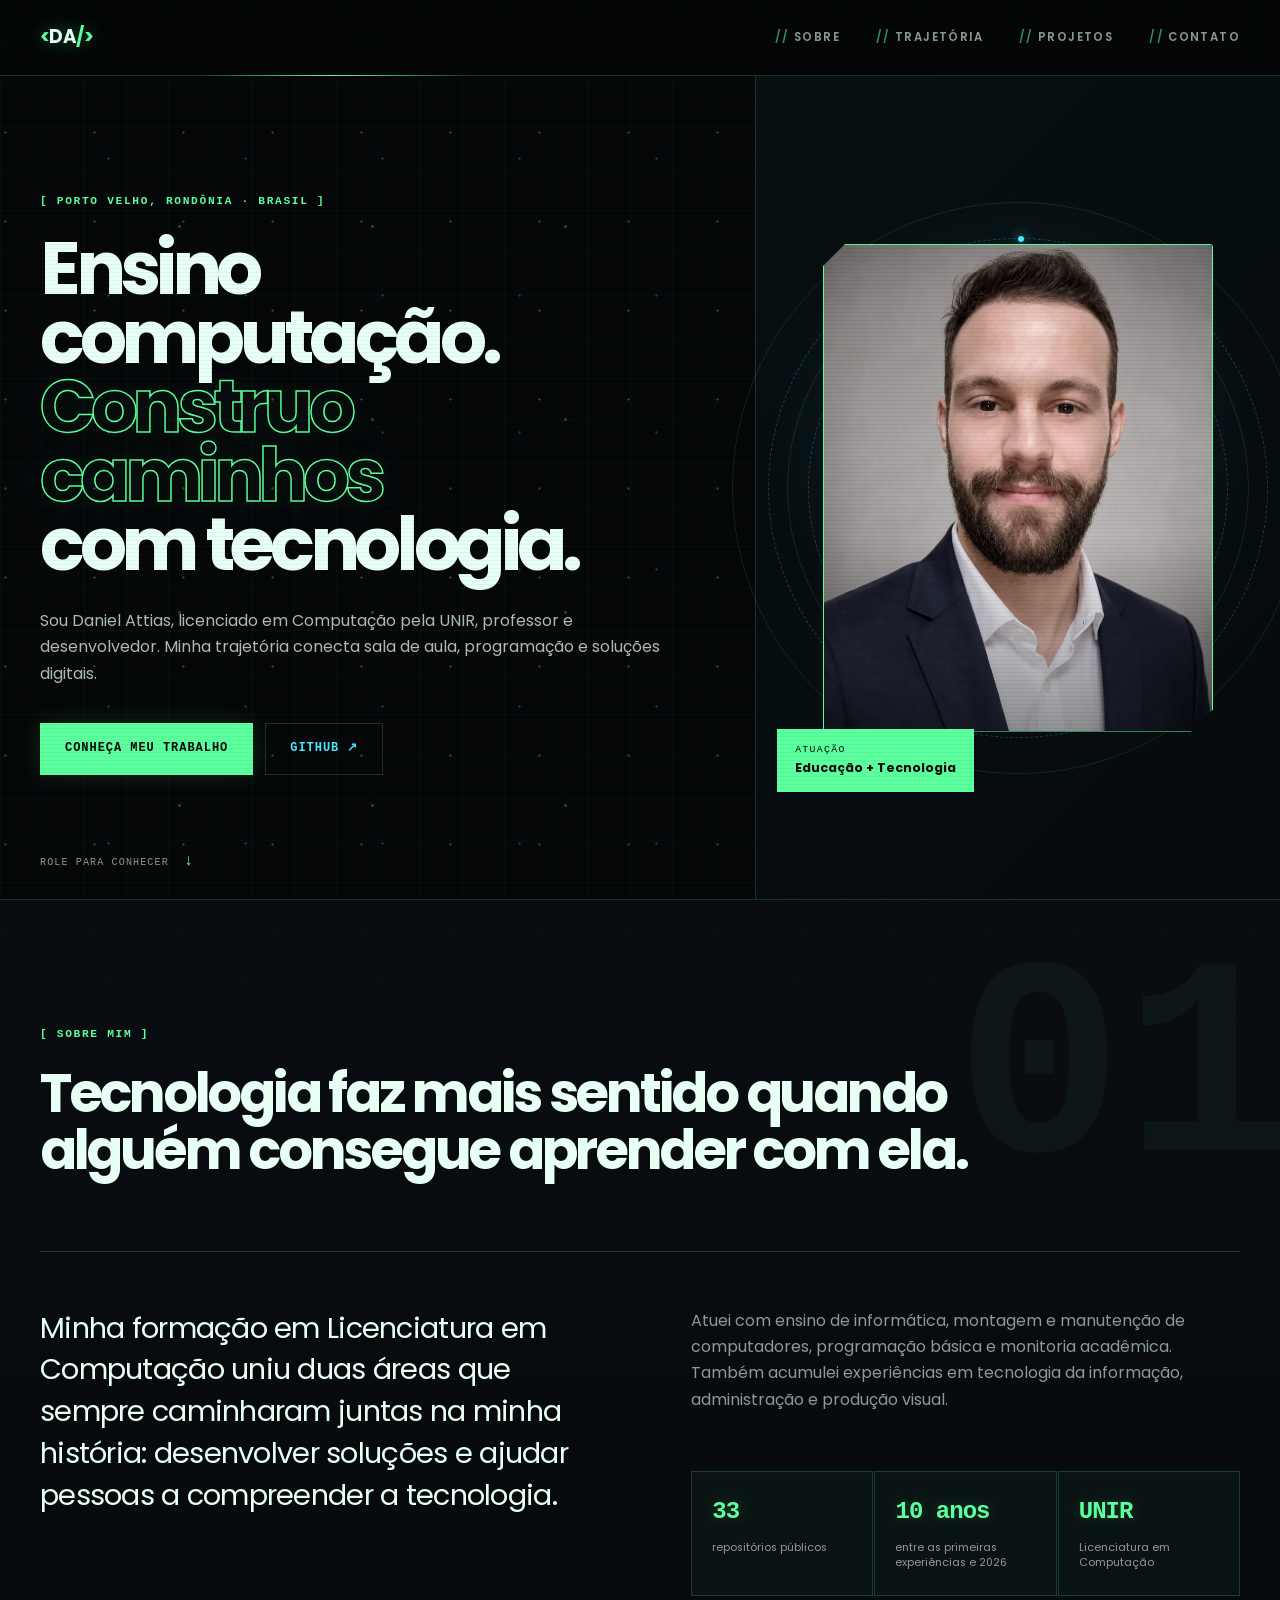
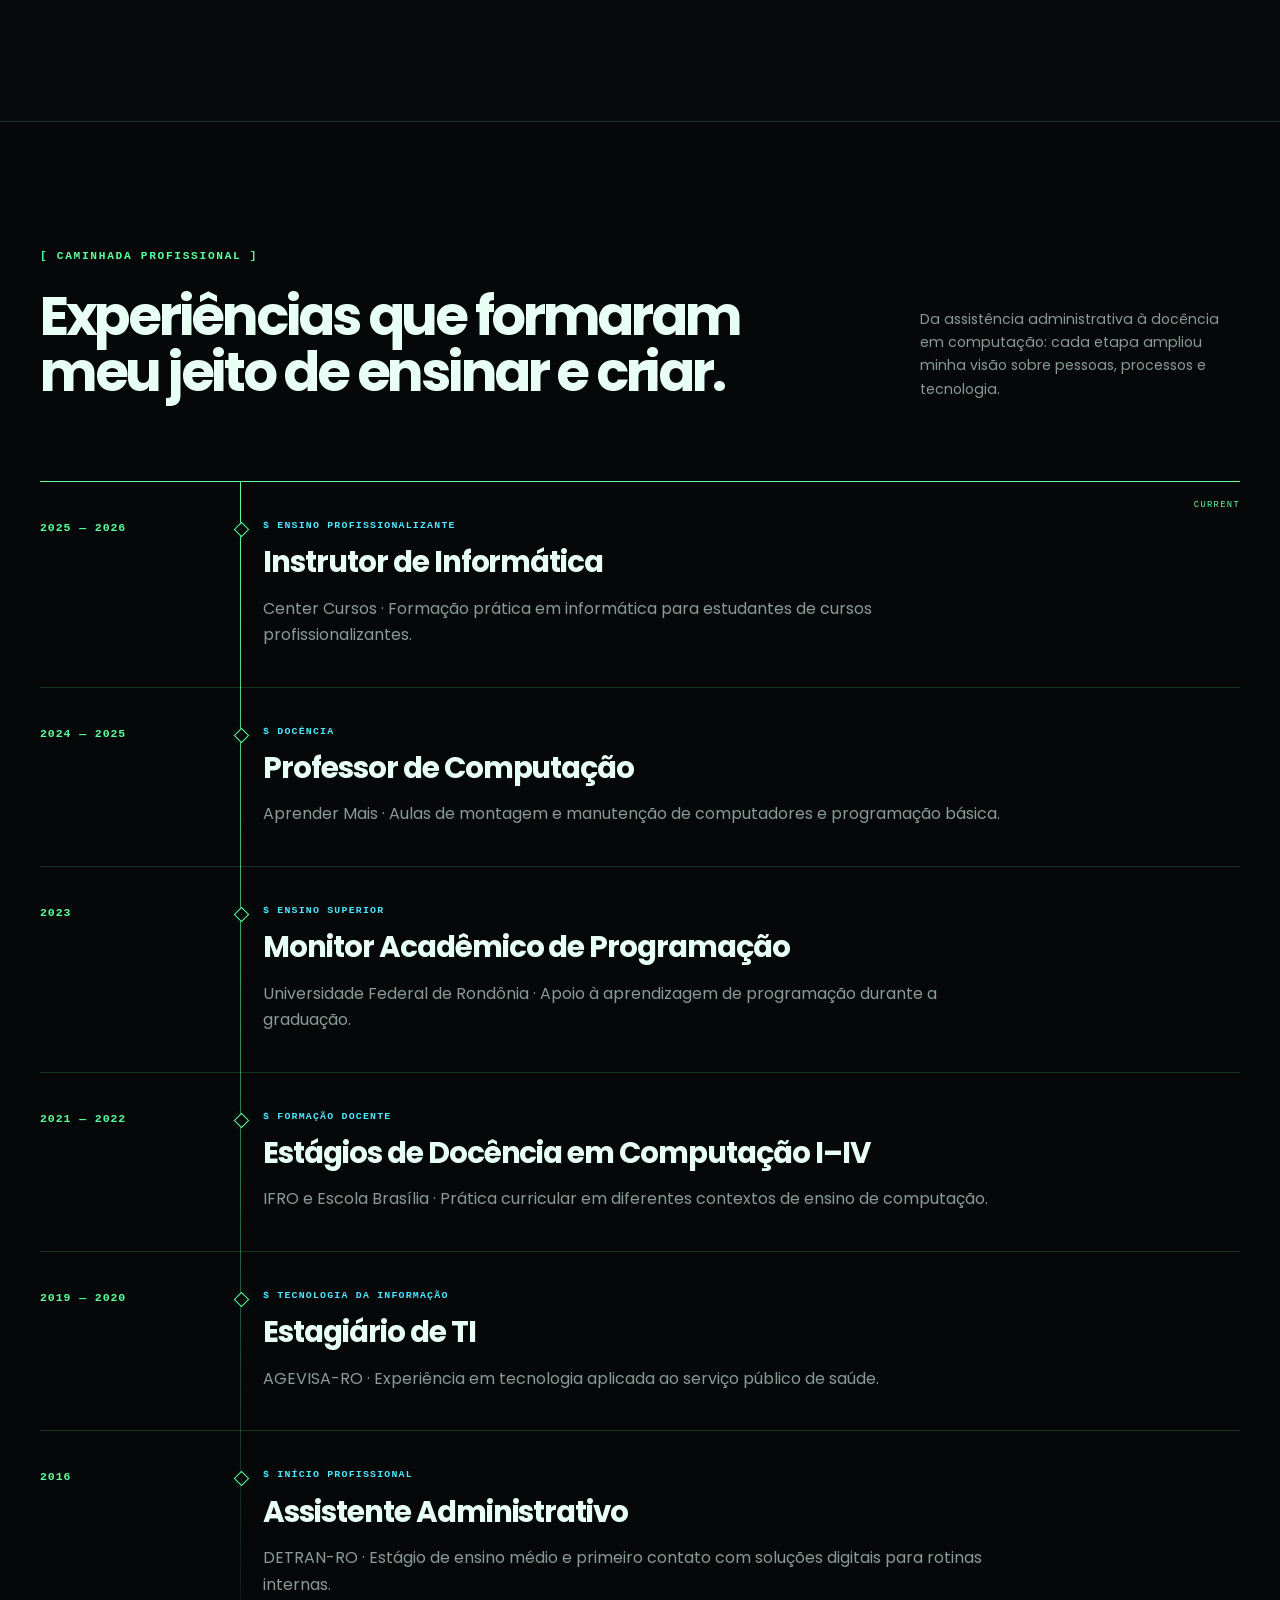
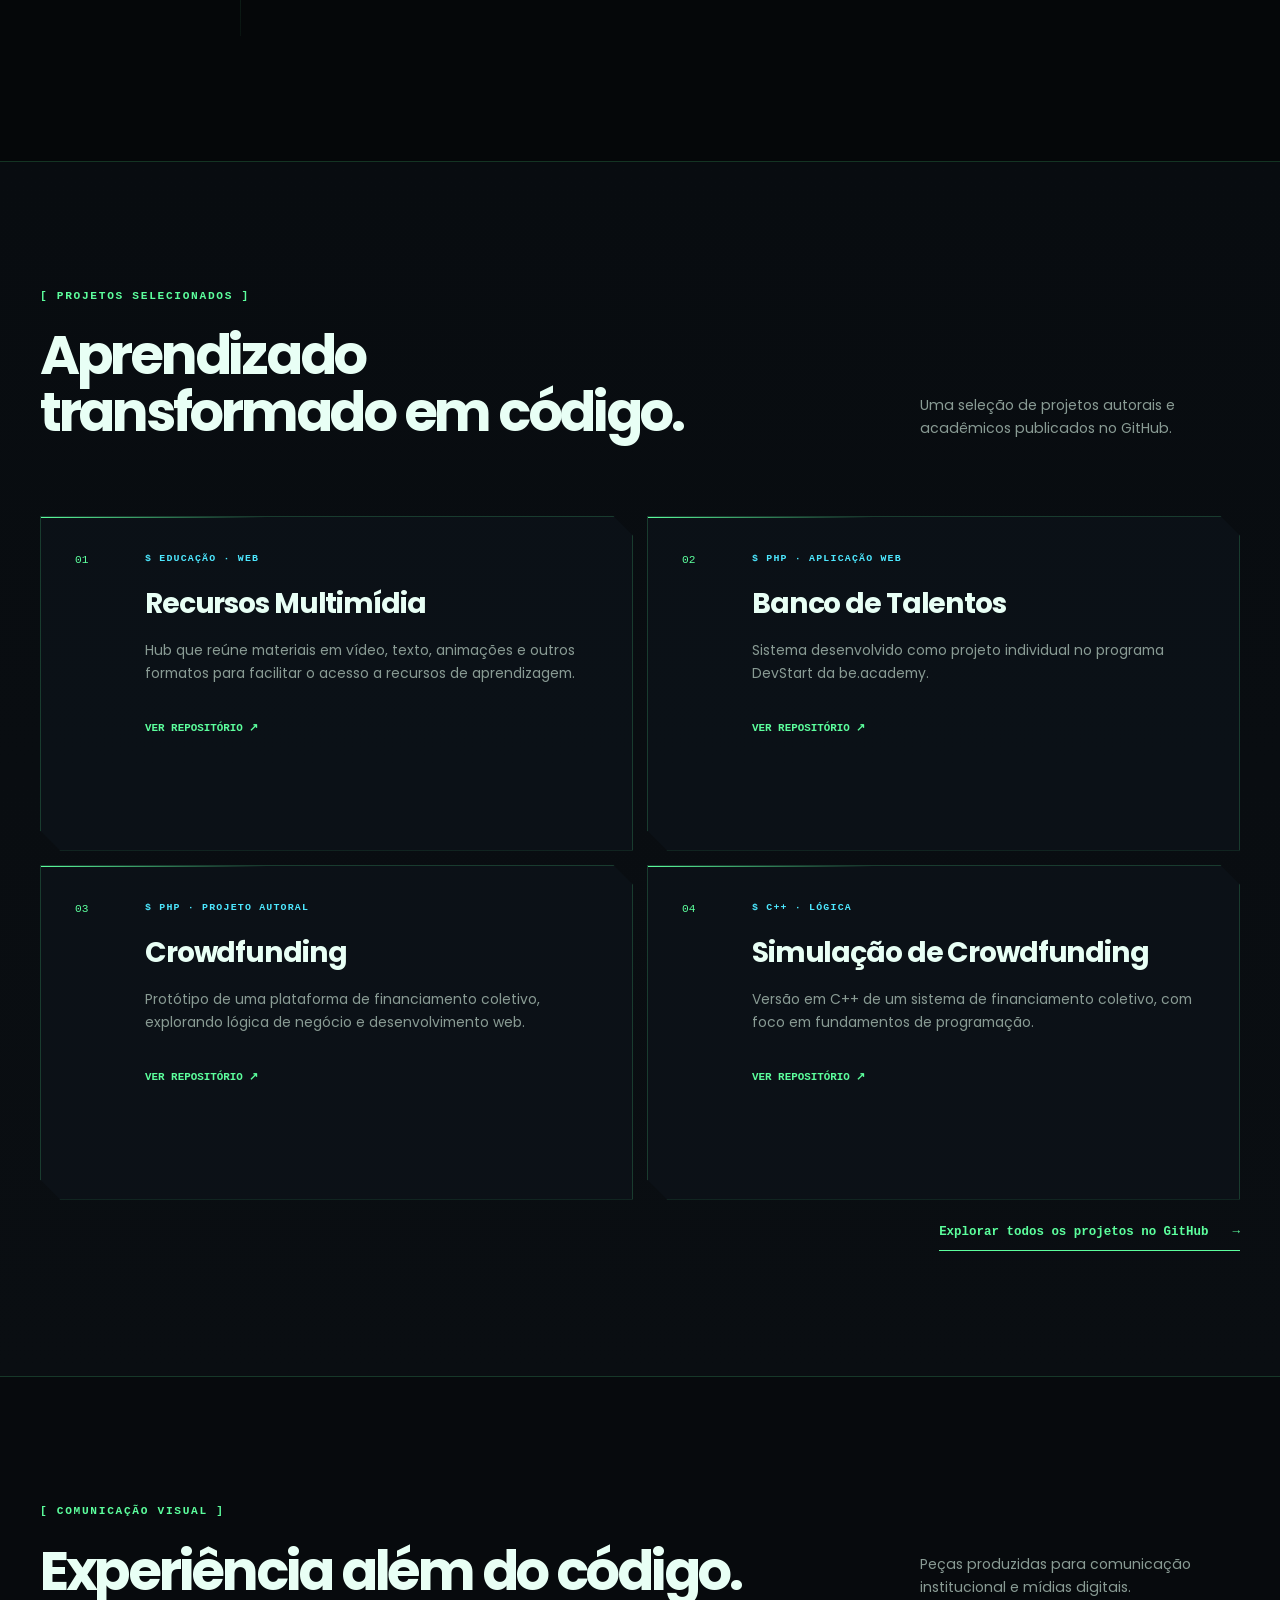
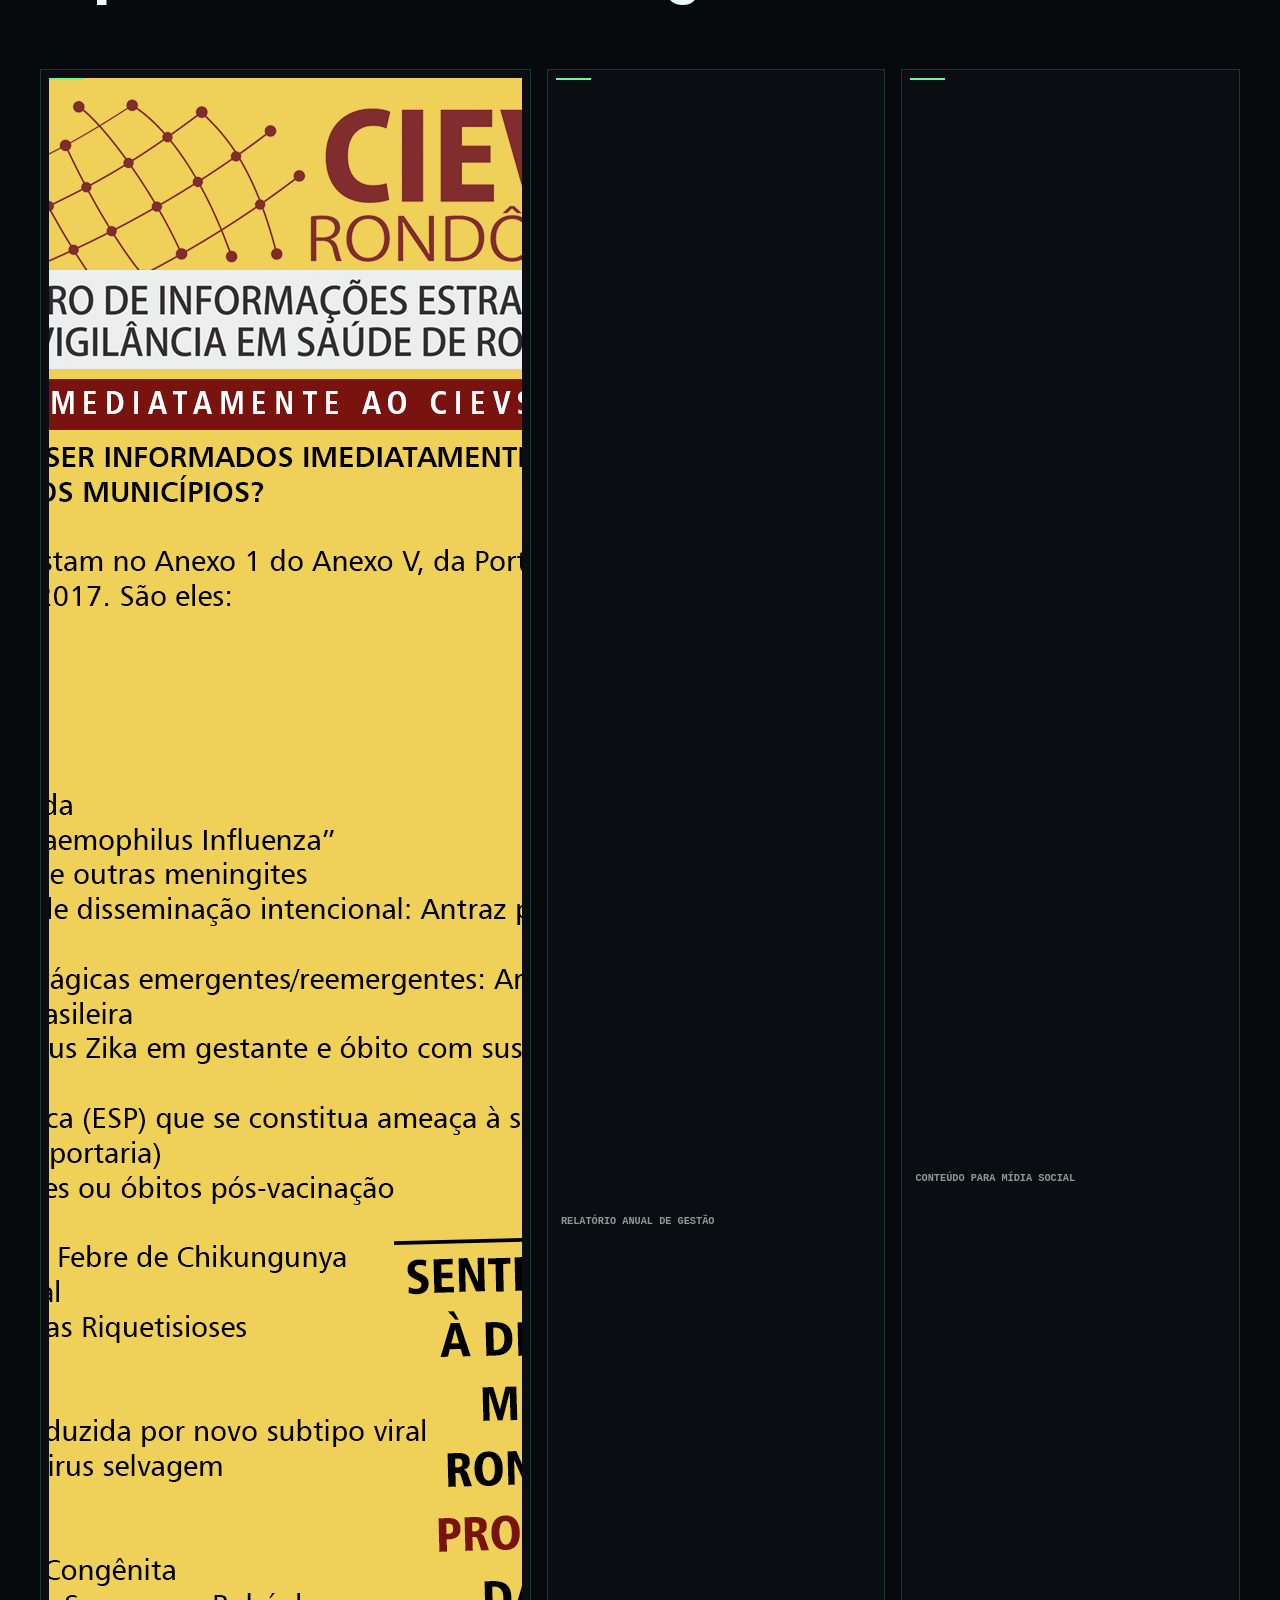
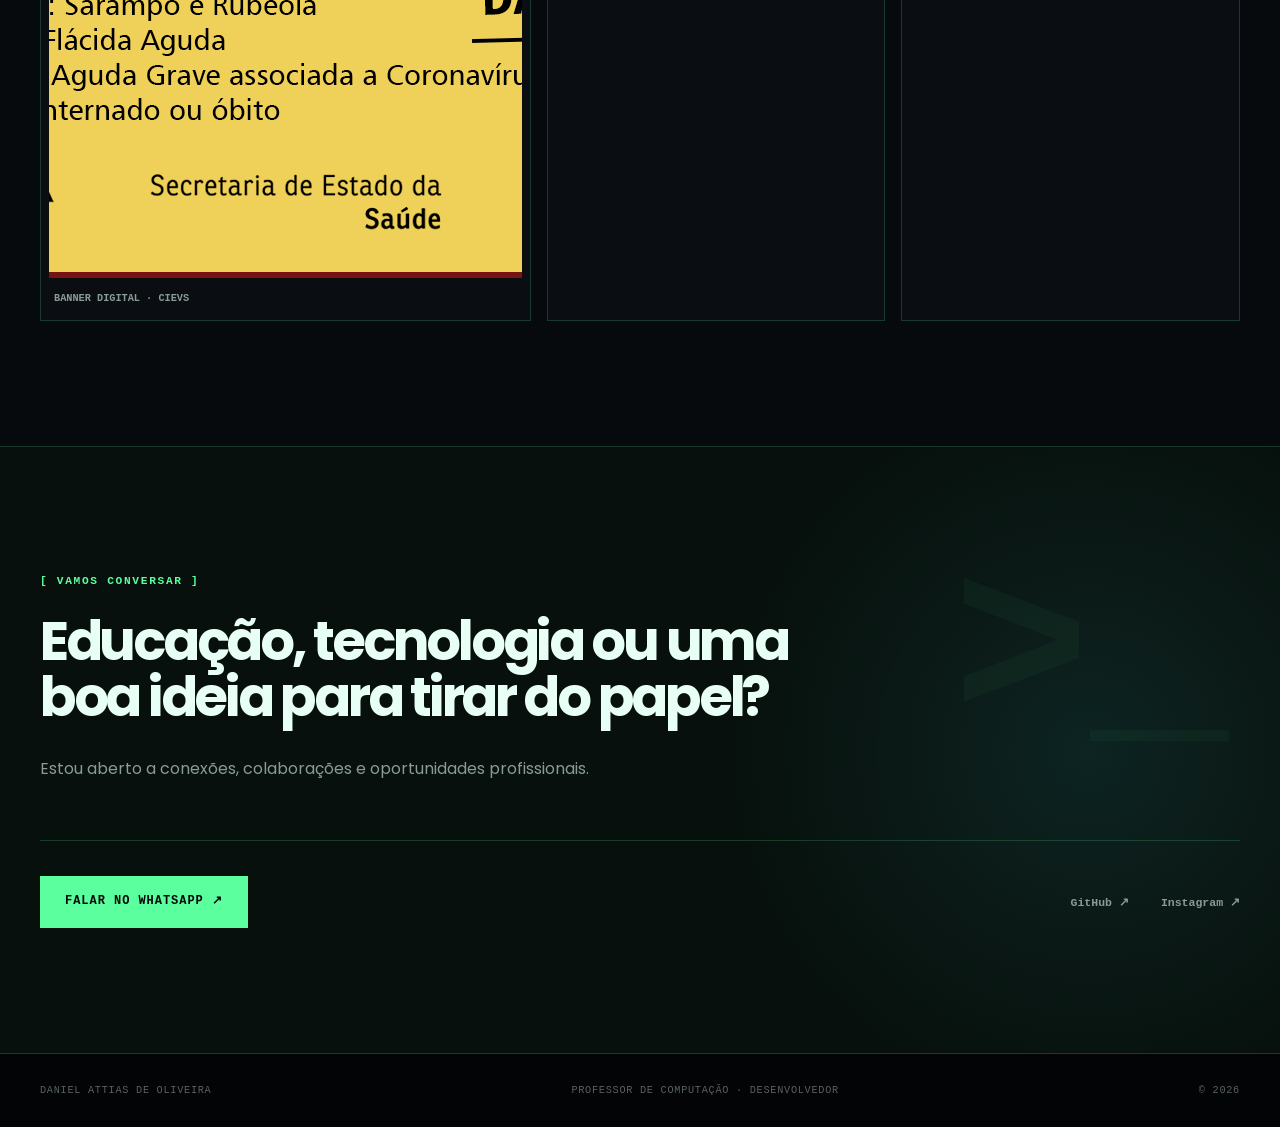
==== commit bccbba92: "Atualizações" ====
--- a/index.html
+++ b/index.html
@@ -227,9 +227,9 @@
         <p>Peças produzidas para comunicação institucional e mídias digitais.</p>
       </div>
       <div class="gallery">
-        <figure class="gallery-wide"><img src="./portfolio/banner-cievs.webp" alt="Banner digital desenvolvido para o CIEVS" width="800" height="1200" loading="lazy" decoding="async"><figcaption>Banner digital · CIEVS</figcaption></figure>
-        <figure><img src="./portfolio/capa-relatorio-anual-gestao.webp" alt="Capa de relatório anual de gestão" width="795" height="1123" loading="lazy" decoding="async"><figcaption>Relatório Anual de Gestão</figcaption></figure>
-        <figure><img src="./portfolio/conteudo-midia-social.webp" alt="Carrossel para mídia social" width="800" height="800" loading="lazy" decoding="async"><figcaption>Conteúdo para mídia social</figcaption></figure>
+        <figure class="gallery-wide"><img src="./portfolio/banner_cievs.png" alt="Banner digital desenvolvido para o CIEVS" width="1200" height="1800" loading="lazy" decoding="async"><figcaption>Banner digital · CIEVS</figcaption></figure>
+        <figure><img src="./portfolio/CapaRelatorioAnualGestão.png" alt="Capa de relatório anual de gestão" width="795" height="1123" loading="lazy" decoding="async"><figcaption>Relatório Anual de Gestão</figcaption></figure>
+        <figure><img src="./portfolio/post5.png" alt="Carrossel para mídia social" width="1080" height="1080" loading="lazy" decoding="async"><figcaption>Conteúdo para mídia social</figcaption></figure>
       </div>
     </section>
 
--- a/assets/css/style.css
+++ b/assets/css/style.css
@@ -3,12 +3,14 @@
 *{box-sizing:border-box;margin:0;padding:0}html{scroll-behavior:smooth;scroll-padding-top:76px}body{background:var(--void);color:var(--ink);font-family:Poppins,Arial,sans-serif;line-height:1.65;overflow-x:hidden}body:before{background-image:linear-gradient(rgba(92,255,157,.032) 1px,transparent 1px),linear-gradient(90deg,rgba(92,255,157,.032) 1px,transparent 1px);background-position:var(--grid-x,0) var(--grid-y,0);background-size:42px 42px;content:"";inset:0;pointer-events:none;position:fixed;transition:background-position .2s linear;z-index:-2}.scanlines{background:repeating-linear-gradient(0deg,transparent,transparent 3px,rgba(0,0,0,.08) 4px);inset:0;pointer-events:none;position:fixed;z-index:99}.space-layer{inset:-10%;pointer-events:none;position:fixed;will-change:transform;z-index:-1}.space-layer-back{background-image:radial-gradient(circle,#d8fff0 0 1px,transparent 1.4px),radial-gradient(circle,var(--cyan) 0 1px,transparent 1.5px);background-position:0 0,31px 43px;background-size:89px 89px,137px 137px;opacity:.2;transform:translate3d(var(--stars-back-x,0),var(--stars-back-y,0),0)}.space-layer-front{background-image:radial-gradient(circle,var(--green) 0 1px,transparent 1.8px);background-position:18px 27px;background-size:193px 193px;filter:drop-shadow(0 0 3px var(--green));opacity:.28;transform:translate3d(var(--stars-front-x,0),var(--stars-front-y,0),0)}a{color:inherit;text-decoration:none}img{display:block;max-width:100%}button{font:inherit}
 .site-header{align-items:center;background:rgba(5,7,9,.87);border-bottom:1px solid var(--line);display:flex;height:76px;justify-content:space-between;padding:0 max(24px,calc((100vw - var(--max))/2));position:sticky;top:0;z-index:50;backdrop-filter:blur(18px)}.site-header:after{background:linear-gradient(90deg,transparent,var(--green),transparent);bottom:-1px;content:"";height:1px;left:15%;position:absolute;width:22%}.brand{font-size:1.15rem;font-weight:700;letter-spacing:-.03em;text-shadow:0 0 18px rgba(92,255,157,.4)}.brand span{color:var(--green)}.nav{display:flex;gap:36px}.nav a{color:var(--muted);font-size:.72rem;font-weight:600;letter-spacing:.12em;text-transform:uppercase;transition:.2s}.nav a:before{color:var(--green);content:"// ";opacity:.55}.nav a:hover{color:var(--green);text-shadow:0 0 12px rgba(92,255,157,.55)}.menu-toggle{background:none;border:0;display:none;width:30px}.menu-toggle span{background:var(--green);box-shadow:0 0 8px var(--green);display:block;height:1px;margin:7px 0;width:100%}
 .hero{border-bottom:1px solid var(--line);display:grid;grid-template-columns:1.18fr .82fr;min-height:calc(100vh - 76px);overflow:hidden;position:relative}.hero-copy{align-self:center;padding:90px max(32px,calc((100vw - var(--max))/2)) 120px;padding-right:5vw;transform:translate3d(var(--hero-copy-x,0),var(--hero-copy-y,0),0);will-change:transform}.eyebrow{color:var(--green);font-family:Consolas,monospace;font-size:.7rem;font-weight:700;letter-spacing:.15em;text-transform:uppercase}.eyebrow:before{content:"[ "}.eyebrow:after{content:" ]"}.hero h1{font-size:clamp(3rem,5.8vw,6.55rem);letter-spacing:-.072em;line-height:.93;margin:26px 0 34px;text-wrap:balance}.hero h1 em{animation:textGlow 3.8s ease-in-out infinite;color:transparent;font-style:normal;-webkit-text-stroke:1.5px var(--green);filter:drop-shadow(0 0 10px rgba(92,255,157,.2))}.hero-intro{color:#acbcb6;font-size:clamp(1rem,1.2vw,1.14rem);max-width:660px}.hero-actions{display:flex;gap:12px;margin-top:42px}.button{align-items:center;border:1px solid var(--line);display:inline-flex;font-family:Consolas,monospace;font-size:.75rem;font-weight:700;justify-content:center;letter-spacing:.08em;min-height:52px;padding:0 24px;text-transform:uppercase;transition:.2s}.button-primary{background:var(--green);border-color:var(--green);color:var(--void);box-shadow:0 0 24px rgba(92,255,157,.14)}.button-primary:hover{background:transparent;color:var(--green);box-shadow:inset 0 0 20px var(--glow),0 0 22px var(--glow)}.button-ghost{color:var(--cyan)}.button-ghost:hover{border-color:var(--cyan);box-shadow:0 0 18px rgba(77,232,255,.12)}.hero-visual{align-items:center;background:radial-gradient(circle at 50% 44%,rgba(77,232,255,.12),transparent 46%),linear-gradient(135deg,#071013,#060a0d);border-left:1px solid var(--line);display:flex;justify-content:center;min-height:570px;padding:78px 48px;position:relative}.hero-visual:before,.hero-visual:after{border:1px solid rgba(92,255,157,.12);border-radius:50%;content:"";height:570px;position:absolute;width:570px}.hero-visual:after{height:460px;width:460px}.orbit{border:1px dashed rgba(77,232,255,.24);border-radius:50%;height:500px;pointer-events:none;position:absolute;width:500px;z-index:1}.orbit i{background:var(--cyan);border-radius:50%;box-shadow:0 0 12px var(--cyan);height:6px;left:50%;position:absolute;top:-3px;width:6px}.orbit-one{animation:orbitSpin 18s linear infinite}.orbit-two{animation:orbitSpin 25s linear infinite reverse;height:420px;width:420px}.orbit-two i{background:var(--green);box-shadow:0 0 12px var(--green);left:12%;top:79%}.portrait-frame{border:1px solid var(--green);border-radius:3px;box-shadow:0 0 0 8px rgba(92,255,157,.025),0 0 38px rgba(92,255,157,.1);clip-path:polygon(0 22px,22px 0,100% 0,100% calc(100% - 22px),calc(100% - 22px) 100%,0 100%);max-width:390px;overflow:hidden;position:relative;transform:translate3d(var(--portrait-x,0),var(--portrait-y,0),0);will-change:transform;z-index:2}.portrait-frame:after{background:linear-gradient(180deg,transparent 60%,rgba(5,7,9,.42));content:"";inset:0;position:absolute}.portrait-frame img{aspect-ratio:4/5;filter:contrast(1.04) saturate(.78);object-fit:cover;object-position:center 25%}.hero-note{animation:floatNote 4.5s ease-in-out infinite;background:var(--green);bottom:13%;color:var(--void);left:4%;padding:13px 18px;position:absolute;z-index:4}.hero-note span,.hero-note strong{display:block}.hero-note span{font-family:Consolas,monospace;font-size:.61rem;letter-spacing:.14em;text-transform:uppercase}.hero-note strong{font-size:.78rem}.scroll-cue{animation:cue 2s ease-in-out infinite;bottom:25px;color:var(--muted);font-family:Consolas,monospace;font-size:.63rem;left:max(32px,calc((100vw - var(--max))/2));letter-spacing:.11em;position:absolute;text-transform:uppercase}.scroll-cue span{color:var(--green);font-size:1rem;margin-left:8px}
-.section{padding:125px max(24px,calc((100vw - var(--max))/2));position:relative}.reveal-section{opacity:0;transform:translateY(38px);transition:opacity .8s ease,transform .8s cubic-bezier(.2,.75,.25,1)}.reveal-section.is-visible{opacity:1;transform:translateY(0)}.section-heading{max-width:940px}.section-heading h2,.contact h2{font-size:clamp(2.25rem,4.25vw,4.35rem);letter-spacing:-.06em;line-height:1.04;margin-top:22px;text-wrap:balance}.split-heading{align-items:end;display:flex;justify-content:space-between;max-width:none}.split-heading>div{max-width:790px}.split-heading>p{color:var(--muted);font-size:.88rem;max-width:320px}.about{background:linear-gradient(180deg,rgba(10,14,18,.92),rgba(7,10,13,.94));border-bottom:1px solid var(--line)}.about:after{color:rgba(92,255,157,.045);content:"01";font-family:Consolas,monospace;font-size:22vw;font-weight:700;line-height:1;position:absolute;right:-1vw;top:35px}.about-grid{border-top:1px solid var(--line);display:grid;gap:8vw;grid-template-columns:1fr 1fr;margin-top:72px;padding-top:56px;position:relative;z-index:1}.lead{font-size:clamp(1.35rem,2.25vw,1.95rem);letter-spacing:-.025em;line-height:1.45}.about-details>p{color:var(--muted);max-width:570px}.facts{display:grid;gap:1px;grid-template-columns:repeat(3,1fr);margin-top:58px}.facts div{background:rgba(92,255,157,.035);border:1px solid var(--line);min-height:125px;padding:20px}.facts strong{color:var(--green);display:block;font-family:Consolas,monospace;font-size:1.5rem;letter-spacing:-.04em;text-shadow:0 0 14px rgba(92,255,157,.22)}.facts span{color:var(--muted);display:block;font-size:.68rem;line-height:1.4;margin-top:8px}
+.section{padding:125px max(24px,calc((100vw - var(--max))/2));position:relative}.reveal-section{opacity:1;transform:none}.motion-ready .reveal-section{opacity:0;transform:translateY(38px);transition:opacity .8s ease,transform .8s cubic-bezier(.2,.75,.25,1)}.motion-ready .reveal-section.is-visible{opacity:1;transform:translateY(0)}.section-heading{max-width:940px}.section-heading h2,.contact h2{font-size:clamp(2.25rem,4.25vw,4.35rem);letter-spacing:-.06em;line-height:1.04;margin-top:22px;text-wrap:balance}.split-heading{align-items:end;display:flex;justify-content:space-between;max-width:none}.split-heading>div{max-width:790px}.split-heading>p{color:var(--muted);font-size:.88rem;max-width:320px}.about{background:linear-gradient(180deg,rgba(10,14,18,.92),rgba(7,10,13,.94));border-bottom:1px solid var(--line)}.about:after{color:rgba(92,255,157,.045);content:"01";font-family:Consolas,monospace;font-size:22vw;font-weight:700;line-height:1;position:absolute;right:-1vw;top:35px}.about-grid{border-top:1px solid var(--line);display:grid;gap:8vw;grid-template-columns:1fr 1fr;margin-top:72px;padding-top:56px;position:relative;z-index:1}.lead{font-size:clamp(1.35rem,2.25vw,1.95rem);letter-spacing:-.025em;line-height:1.45}.about-details>p{color:var(--muted);max-width:570px}.facts{display:grid;gap:1px;grid-template-columns:repeat(3,1fr);margin-top:58px}.facts div{background:rgba(92,255,157,.035);border:1px solid var(--line);min-height:125px;padding:20px}.facts strong{color:var(--green);display:block;font-family:Consolas,monospace;font-size:1.5rem;letter-spacing:-.04em;text-shadow:0 0 14px rgba(92,255,157,.22)}.facts span{color:var(--muted);display:block;font-size:.68rem;line-height:1.4;margin-top:8px}
 .journey{background:var(--void);border-bottom:1px solid var(--line)}.journey .split-heading>p{color:var(--muted)}.timeline{margin-top:80px;position:relative}.timeline:before{background:linear-gradient(var(--green),rgba(92,255,157,.05));content:"";height:100%;left:200px;position:absolute;top:0;width:1px}.timeline-item{border-top:1px solid var(--line);display:grid;gap:58px;grid-template-columns:165px 1fr;padding:36px 0 38px;position:relative}.timeline-item:before{background:var(--void);border:1px solid var(--green);box-shadow:0 0 10px var(--glow);content:"";height:9px;left:196px;position:absolute;top:42px;transform:rotate(45deg);width:9px}.timeline-item time{color:var(--green);font-family:Consolas,monospace;font-size:.72rem;font-weight:600;letter-spacing:.08em}.timeline-item>div{max-width:760px}.timeline-item h3{font-size:clamp(1.35rem,2.3vw,1.95rem);letter-spacing:-.035em;margin:4px 0 9px}.timeline-item p:last-child{color:var(--muted)}.tag{color:var(--cyan);font-family:Consolas,monospace;font-size:.62rem;font-weight:700;letter-spacing:.12em;text-transform:uppercase}.tag:before{content:"$ "}.timeline-item.current{border-color:var(--green)}.timeline-item.current:after{color:var(--green);content:"CURRENT";font-family:Consolas,monospace;font-size:.55rem;letter-spacing:.15em;position:absolute;right:0;top:16px}
 .projects{background:linear-gradient(180deg,#080c10,var(--panel));border-bottom:1px solid var(--line)}.project-grid{display:grid;gap:14px;grid-template-columns:1fr 1fr;margin-top:75px}.project-card{background:rgba(13,19,25,.72);border:1px solid var(--line);clip-path:polygon(0 0,calc(100% - 20px) 0,100% 20px,100% 100%,20px 100%,0 calc(100% - 20px));display:grid;gap:28px;grid-template-columns:42px 1fr;min-height:335px;padding:34px;position:relative;transition:.25s}.project-card:before{background:linear-gradient(90deg,var(--green),transparent);content:"";height:1px;left:0;position:absolute;top:0;width:38%}.project-card:hover{background:rgba(92,255,157,.055);border-color:rgba(92,255,157,.45);transform:translateY(-4px);box-shadow:0 14px 38px rgba(0,0,0,.28)}.project-number{color:var(--green);font-family:Consolas,monospace;font-size:.7rem}.project-card h3{font-size:clamp(1.45rem,2.2vw,2rem);letter-spacing:-.04em;margin:13px 0}.project-card p:not(.tag){color:var(--muted);font-size:.87rem;max-width:450px}.project-link{color:var(--green);display:inline-block;font-family:Consolas,monospace;font-size:.68rem;font-weight:700;margin-top:35px;text-transform:uppercase}.all-projects{text-align:right}.text-link{border-bottom:1px solid var(--green);color:var(--green);display:inline-flex;font-family:Consolas,monospace;font-size:.78rem;font-weight:600;gap:24px;padding:22px 0 8px}
 .visual-work{background:#070a0d;border-bottom:1px solid var(--line)}.gallery{display:grid;gap:16px;grid-template-columns:1.45fr 1fr 1fr;margin-top:70px}.gallery figure{background:var(--panel);border:1px solid var(--line);padding:8px;position:relative}.gallery figure:before{background:var(--green);content:"";height:2px;left:8px;position:absolute;top:8px;width:35px;z-index:2}.gallery img{aspect-ratio:4/5;filter:saturate(.72) contrast(1.06);object-fit:cover;width:100%}.gallery-wide img{aspect-ratio:1.16/1}.gallery figcaption{color:var(--muted);font-family:Consolas,monospace;font-size:.64rem;font-weight:600;padding:12px 5px 5px;text-transform:uppercase}
 .contact{background:radial-gradient(circle at 85% 50%,rgba(77,232,255,.09),transparent 32%),#07100c;border-bottom:1px solid var(--line);color:var(--ink);padding:125px max(24px,calc((100vw - var(--max))/2));position:relative}.contact:before{color:rgba(92,255,157,.04);content:">_";font-family:Consolas,monospace;font-size:18vw;font-weight:700;position:absolute;right:4%;top:3%}.contact h2{max-width:960px;position:relative}.contact>p:nth-of-type(2){color:var(--muted);font-size:1rem;margin-top:30px}.contact-links{align-items:center;border-top:1px solid var(--line);display:flex;gap:32px;margin-top:58px;padding-top:35px;position:relative}.contact-links>a:not(.button){color:var(--muted);font-family:Consolas,monospace;font-size:.72rem;font-weight:600}.contact-links>a:not(.button):hover{color:var(--green)}.button-light{background:var(--green);border-color:var(--green);color:var(--void);margin-right:auto}.button-light:hover{background:transparent;color:var(--green)}
 footer{background:#030405;color:#58635f;display:flex;font-family:Consolas,monospace;font-size:.64rem;justify-content:space-between;letter-spacing:.07em;padding:28px max(24px,calc((100vw - var(--max))/2));text-transform:uppercase}
 @keyframes orbitSpin{to{transform:rotate(360deg)}}@keyframes floatNote{0%,100%{transform:translateY(0)}50%{transform:translateY(-9px)}}@keyframes cue{0%,100%{transform:translateY(0)}50%{transform:translateY(6px)}}@keyframes textGlow{0%,100%{filter:drop-shadow(0 0 8px rgba(92,255,157,.16))}50%{filter:drop-shadow(0 0 18px rgba(92,255,157,.42))}}
+@media(min-width:801px){.portrait-frame{aspect-ratio:4/5;width:100%}.portrait-frame img{height:100%;object-fit:cover;object-position:center top;width:100%}}
+@media(min-width:801px){.hero{height:calc(100svh - 76px);min-height:600px}.hero-copy{padding-bottom:clamp(66px,8vh,90px);padding-top:clamp(42px,7vh,72px)}.hero h1{font-size:clamp(3rem,min(5.8vw,9.8vh),6.55rem);margin-bottom:clamp(20px,3.2vh,34px);margin-top:clamp(16px,2.6vh,26px)}.hero-actions{margin-top:clamp(24px,4vh,42px)}.hero-visual{min-height:0;padding:clamp(38px,6vh,68px) 48px}.portrait-frame{max-width:min(390px,calc((100svh - 172px)*.8))}.hero-visual:before{height:min(570px,68vh);width:min(570px,68vh)}.hero-visual:after{height:min(460px,56vh);width:min(460px,56vh)}.orbit-one{height:min(500px,62vh);width:min(500px,62vh)}.orbit-two{height:min(420px,52vh);width:min(420px,52vh)}}
 @media(max-width:800px){.site-header{height:68px}.menu-toggle{display:block}.nav{background:rgba(5,7,9,.98);border-bottom:1px solid var(--line);display:none;flex-direction:column;gap:0;left:0;padding:16px 24px 24px;position:absolute;right:0;top:68px}.nav.open{display:flex}.nav a{padding:12px 0}.hero{display:flex;flex-direction:column}.hero-copy{padding:64px 24px 80px}.hero-visual{border-left:0;border-top:1px solid var(--line);min-height:520px;padding:60px 40px 80px}.hero-visual:before{height:420px;width:420px}.hero-visual:after{height:330px;width:330px}.portrait-frame{max-width:300px}.hero-note{bottom:9%;left:6%}.scroll-cue{display:none}.section,.contact{padding:88px 24px}.split-heading{align-items:start;display:block}.split-heading>p{margin-top:24px}.about-grid{gap:42px;grid-template-columns:1fr;margin-top:48px;padding-top:36px}.facts{grid-template-columns:1fr;margin-top:40px}.facts div{min-height:auto}.timeline{margin-top:58px}.timeline:before{left:5px}.timeline-item{gap:12px;grid-template-columns:1fr;padding-left:28px}.timeline-item:before{left:1px;top:42px}.timeline-item.current:after{display:none}.project-grid{grid-template-columns:1fr;margin-top:52px}.project-card{min-height:auto;padding:28px 20px}.gallery{grid-template-columns:1fr}.gallery img,.gallery-wide img{aspect-ratio:16/11}.contact-links{align-items:stretch;flex-direction:column}.button-light{margin:0}footer{flex-direction:column;gap:6px}}
 @media(prefers-reduced-motion:reduce){html{scroll-behavior:auto}*{animation:none!important;transition:none!important}.reveal-section{opacity:1;transform:none}.space-layer,.hero-copy,.portrait-frame{transform:none!important}}
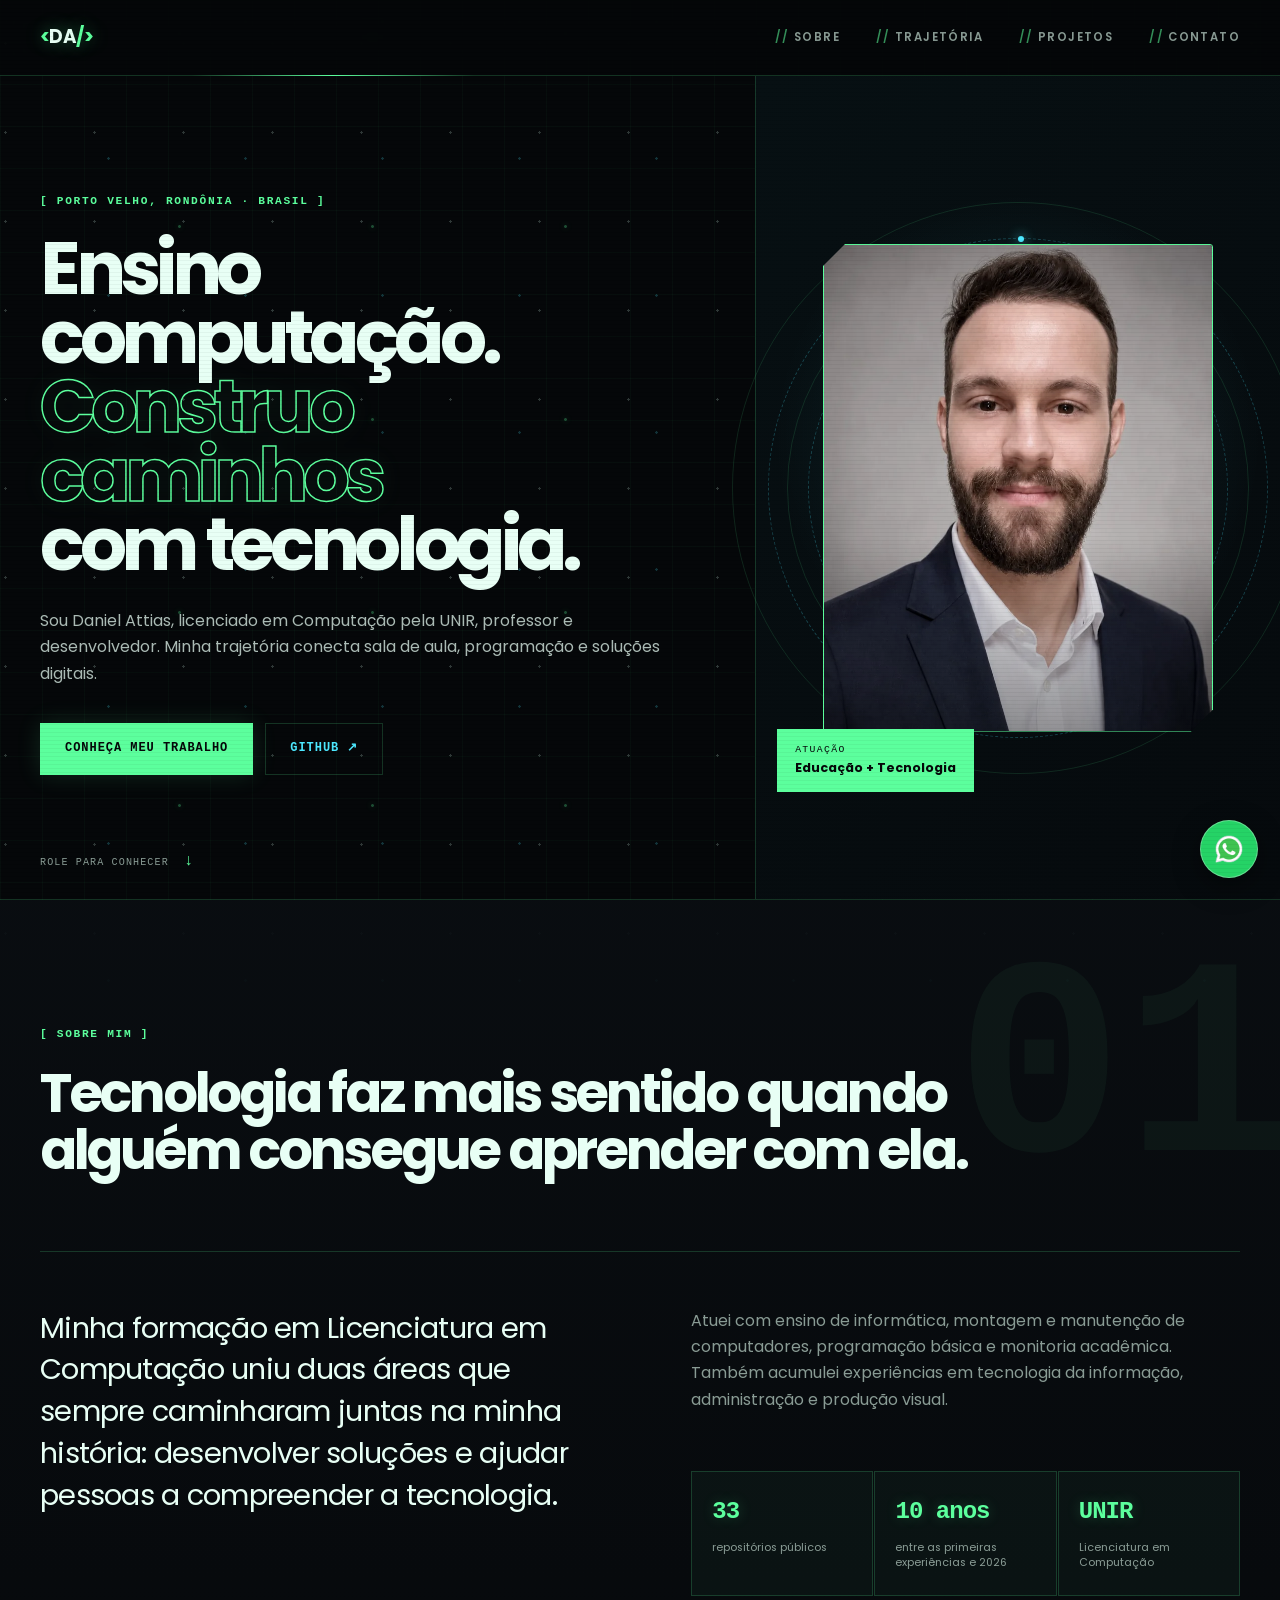
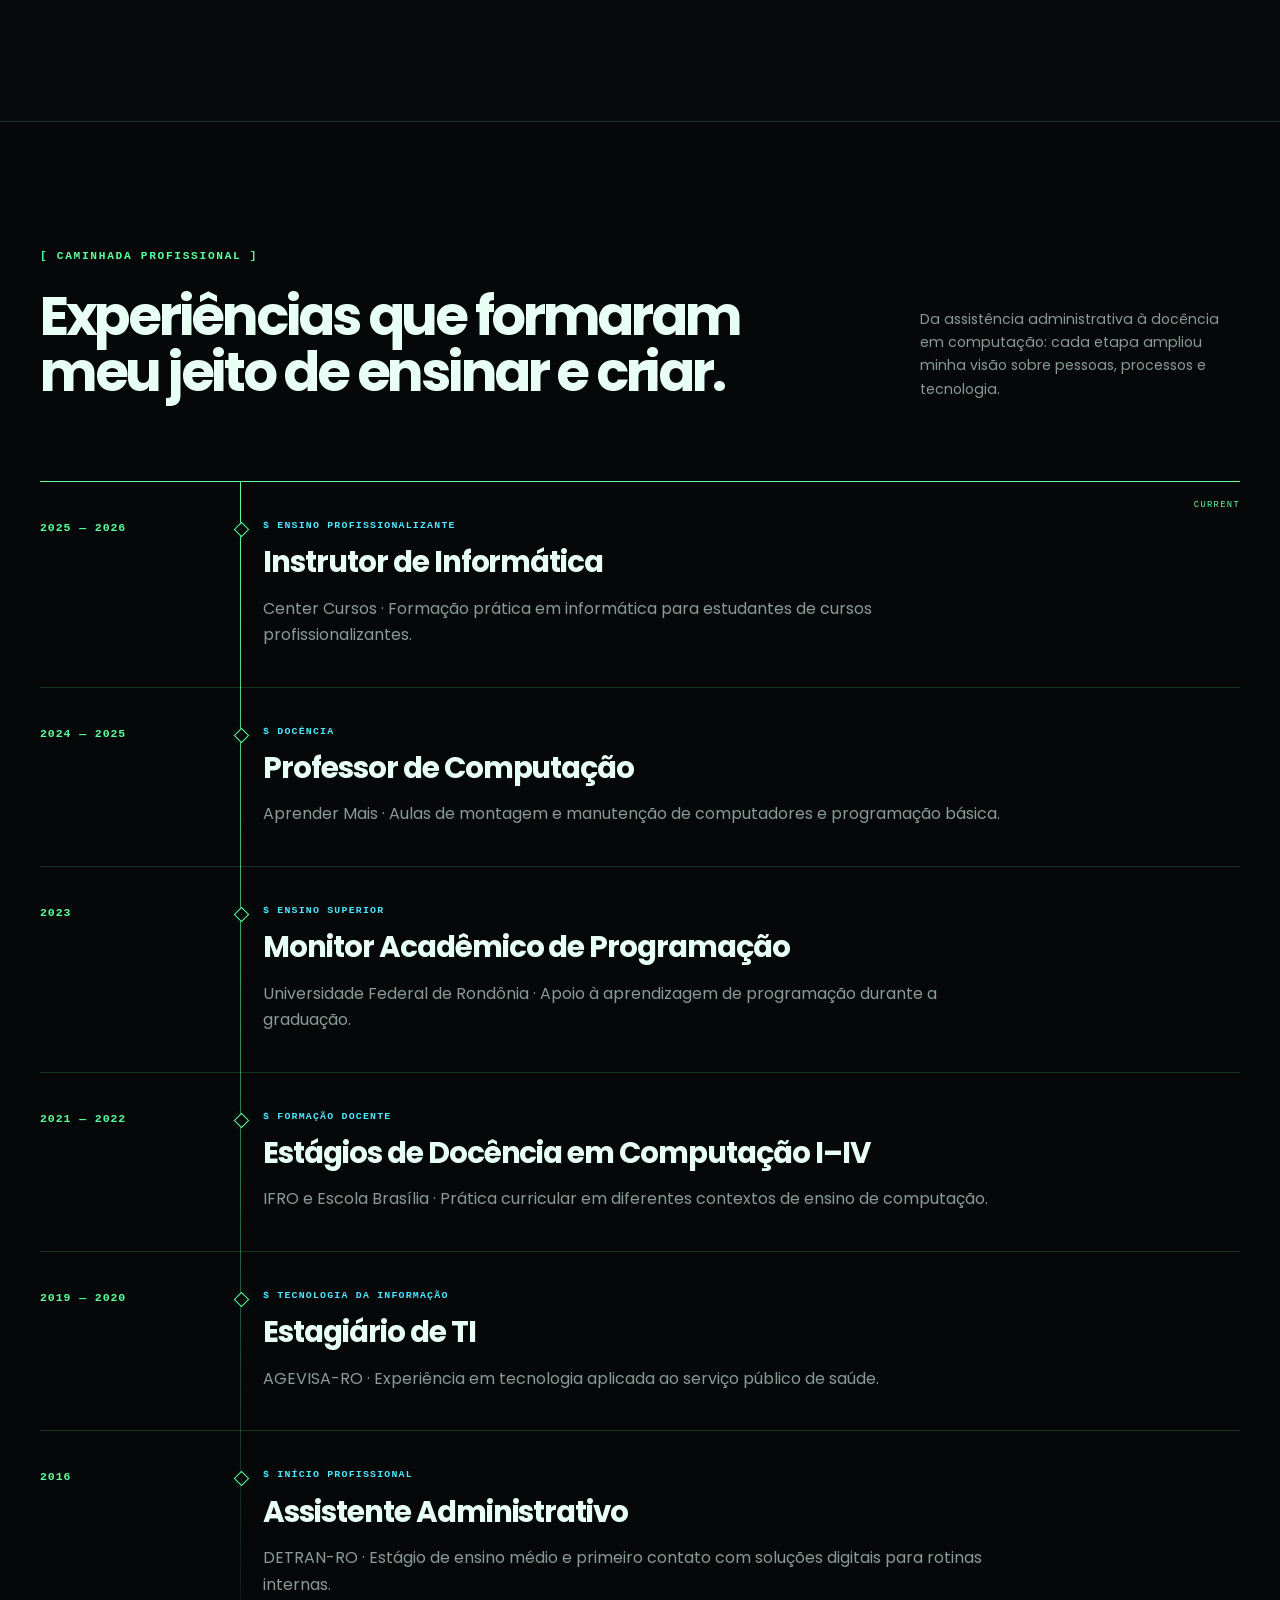
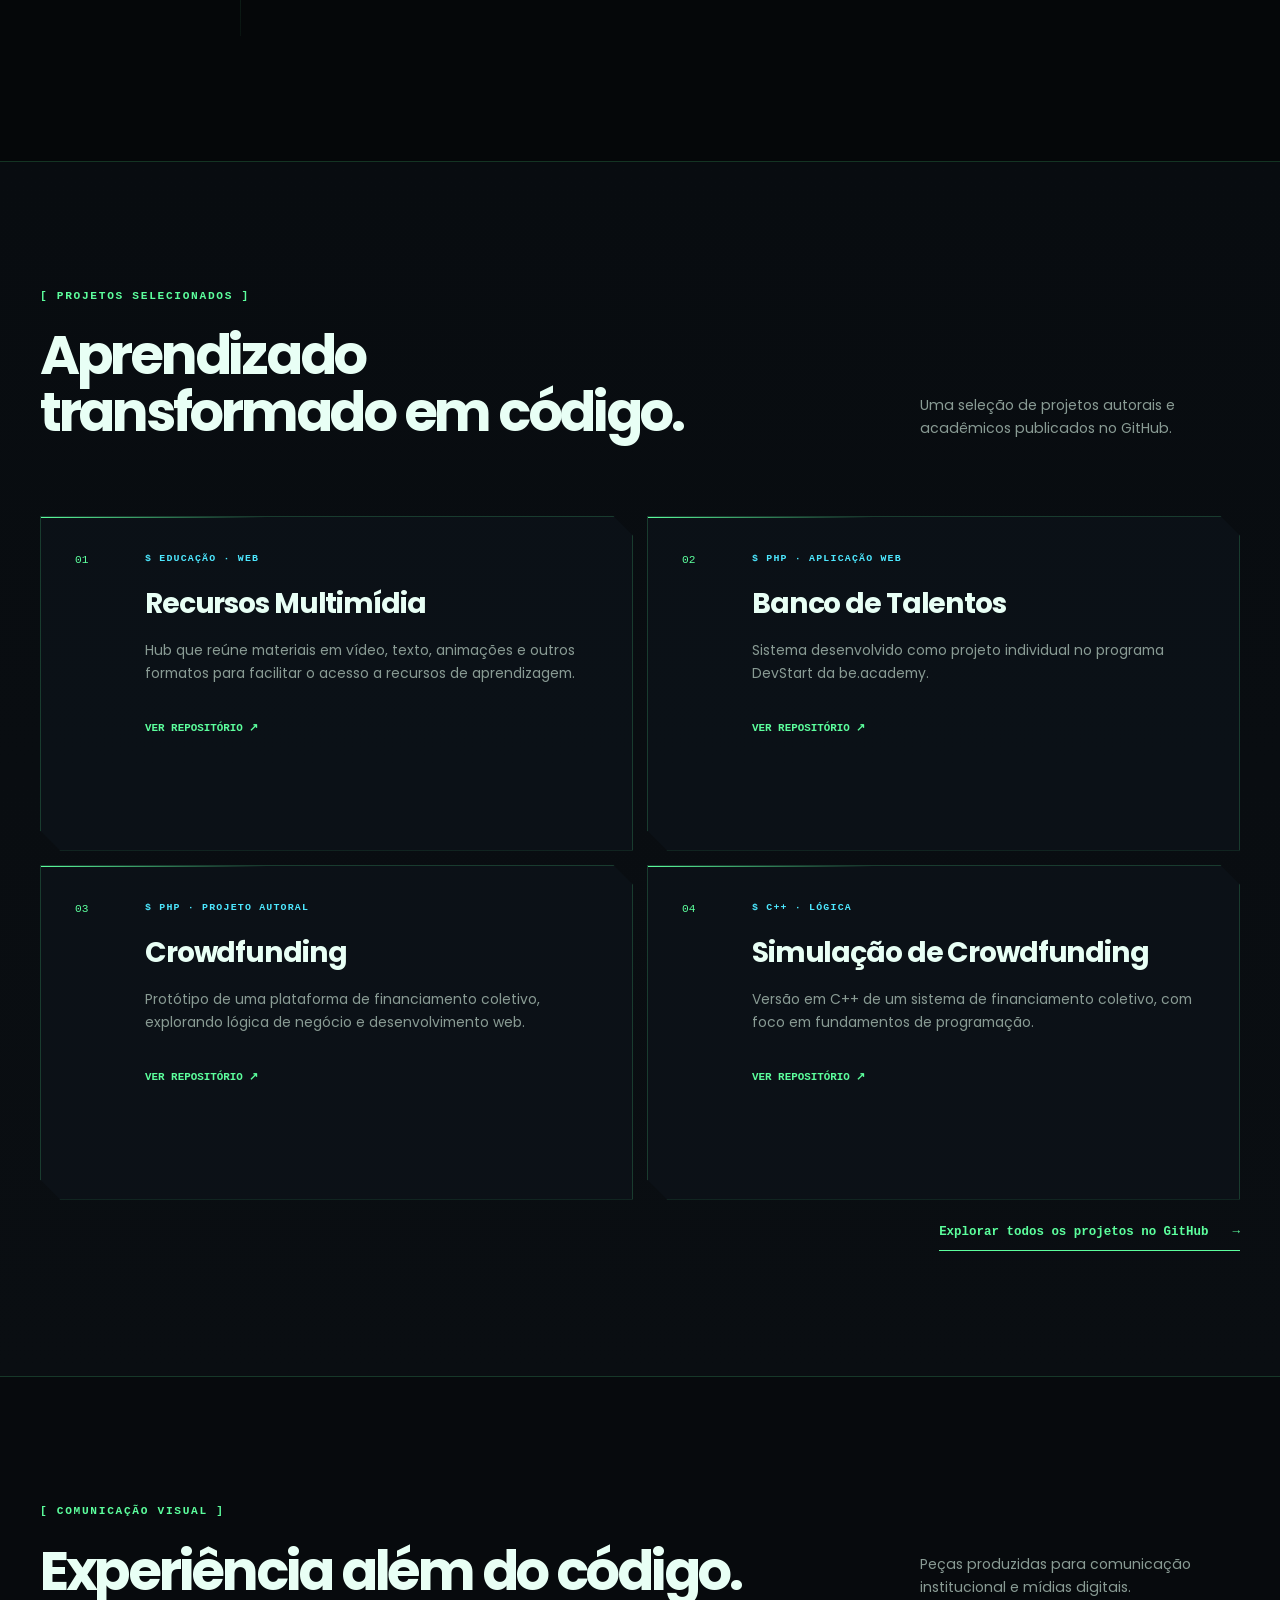
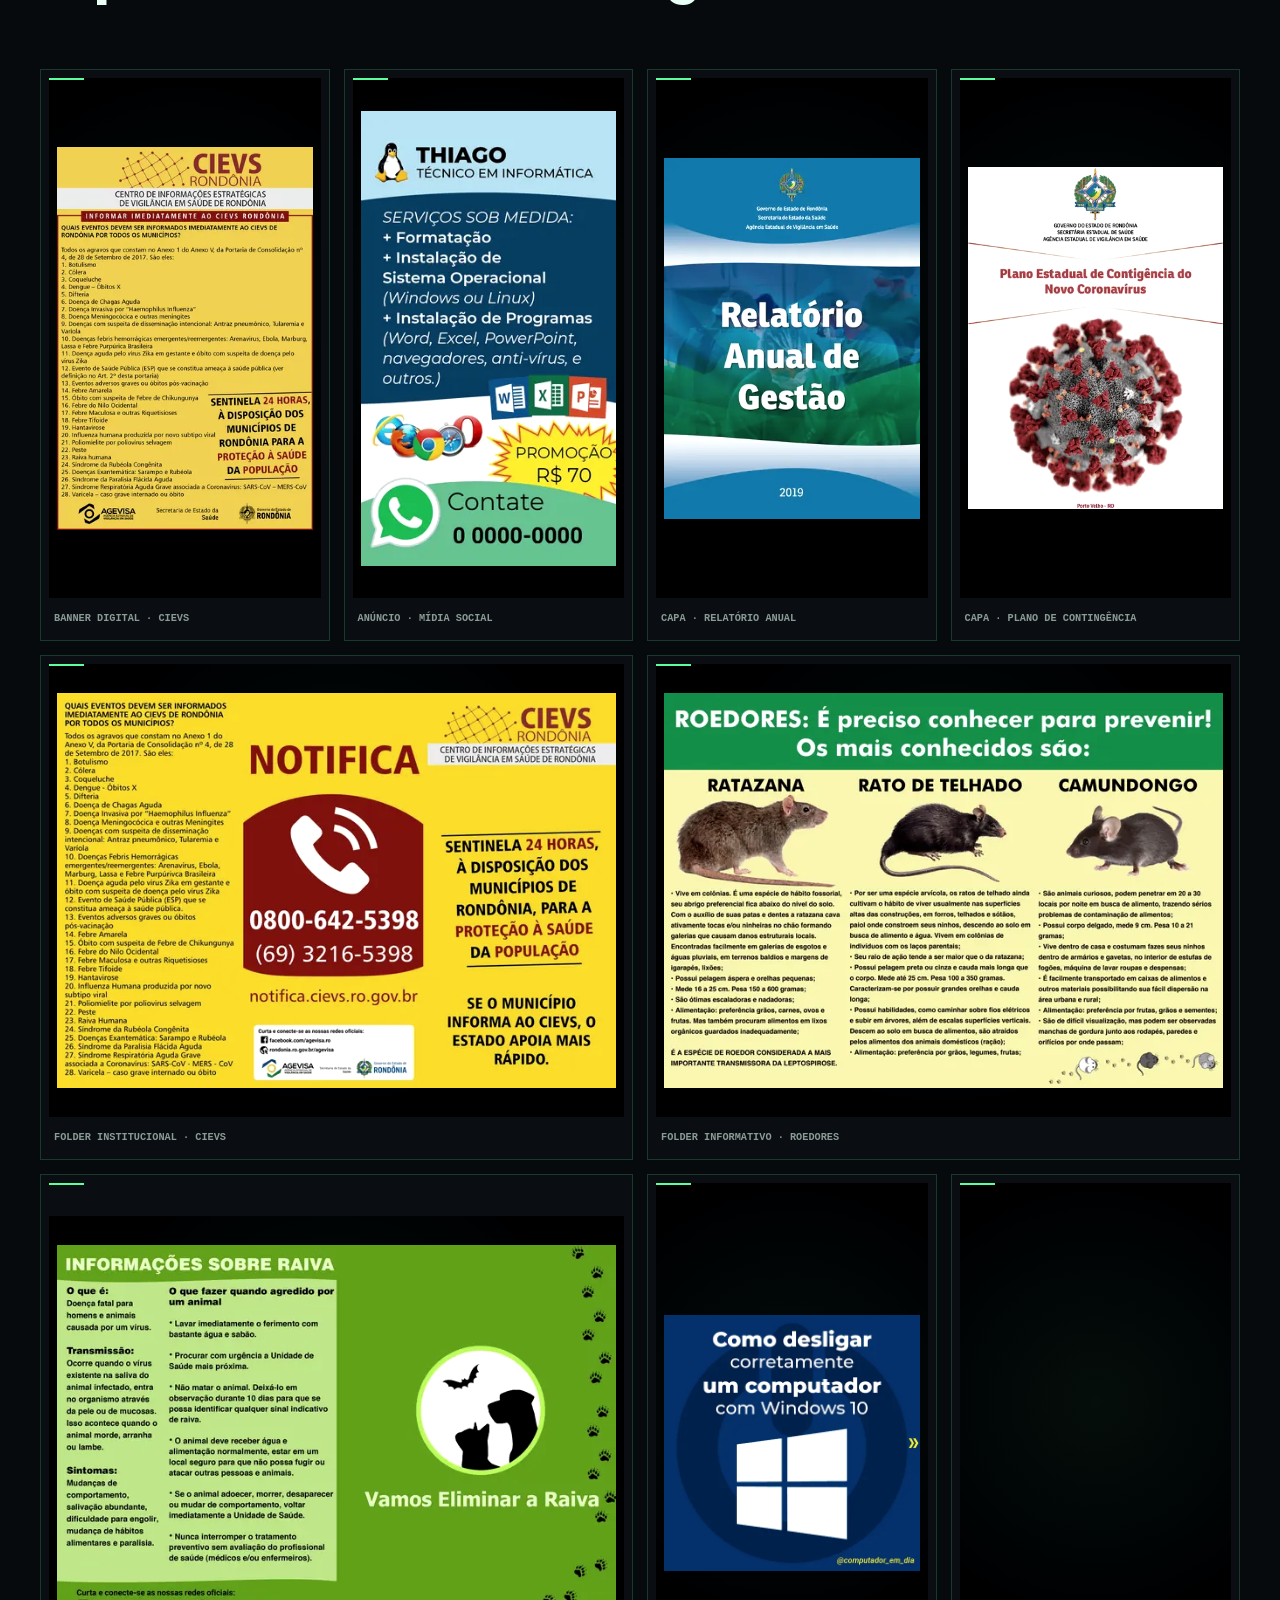
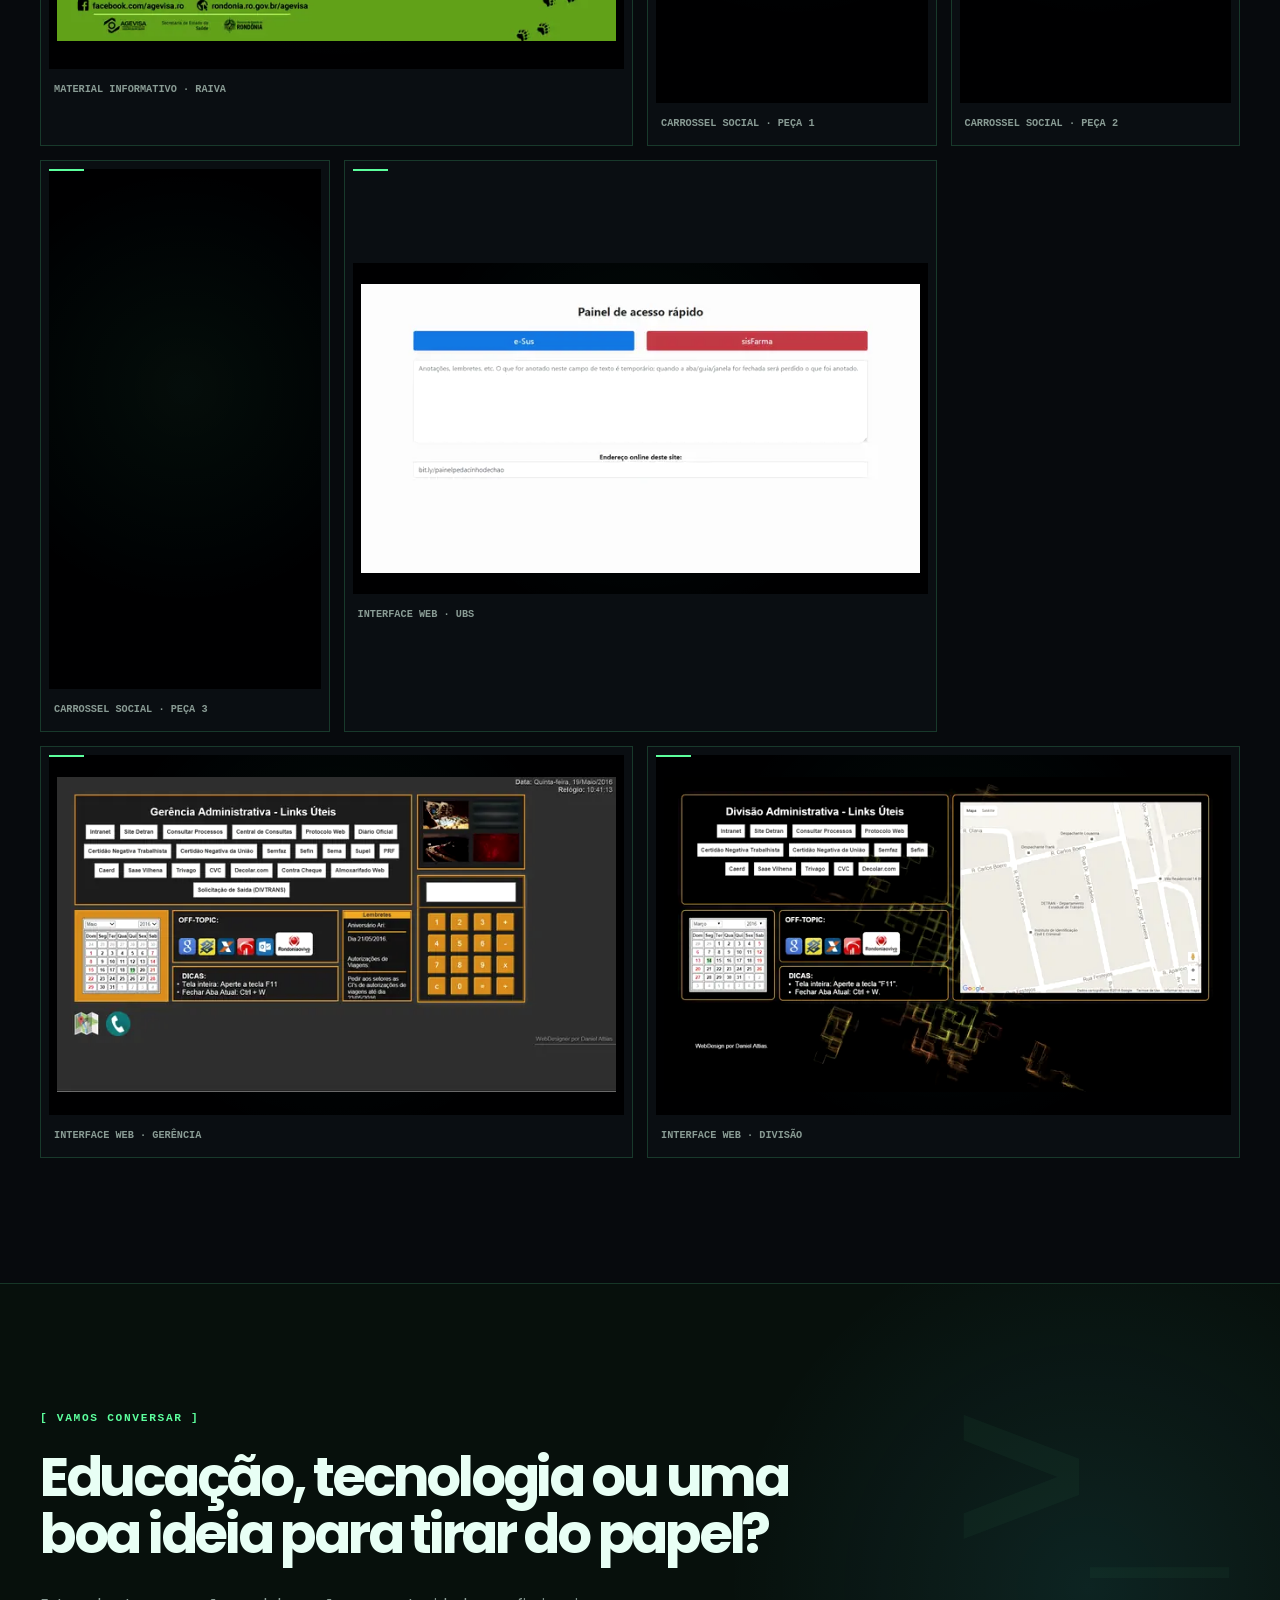
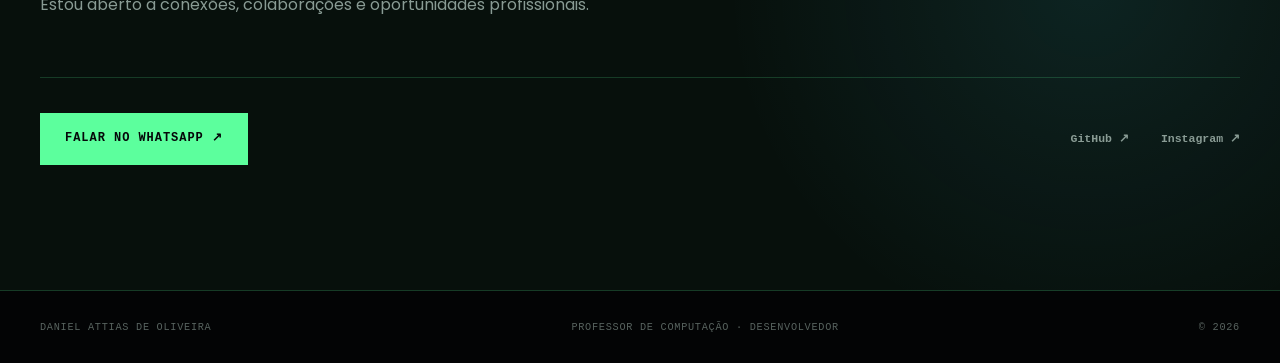
==== commit ef4744d3: "Atualizações" ====
--- a/index.html
+++ b/index.html
@@ -227,11 +227,34 @@
         <p>Peças produzidas para comunicação institucional e mídias digitais.</p>
       </div>
       <div class="gallery">
-        <figure class="gallery-wide"><img src="./portfolio/banner_cievs.png" alt="Banner digital desenvolvido para o CIEVS" width="1200" height="1800" loading="lazy" decoding="async"><figcaption>Banner digital · CIEVS</figcaption></figure>
-        <figure><img src="./portfolio/CapaRelatorioAnualGestão.png" alt="Capa de relatório anual de gestão" width="795" height="1123" loading="lazy" decoding="async"><figcaption>Relatório Anual de Gestão</figcaption></figure>
-        <figure><img src="./portfolio/post5.png" alt="Carrossel para mídia social" width="1080" height="1080" loading="lazy" decoding="async"><figcaption>Conteúdo para mídia social</figcaption></figure>
-      </div>
-    </section>
+        <button class="gallery-item" type="button" data-full="./portfolio/banner_cievs.png" data-title="Banner digital — CIEVS" aria-label="Ampliar Banner digital — CIEVS"><img src="./portfolio/thumbs/banner-cievs.webp" alt="Miniatura do banner digital do CIEVS" width="347" height="520" loading="lazy" decoding="async"><span>Banner digital · CIEVS</span></button>
+        <button class="gallery-item" type="button" data-full="./portfolio/anuncio_thiago.png" data-title="Anúncio para mídia social" aria-label="Ampliar anúncio para mídia social"><img src="./portfolio/thumbs/anuncio-thiago.webp" alt="Miniatura de anúncio para mídia social" width="293" height="520" loading="lazy" decoding="async"><span>Anúncio · Mídia social</span></button>
+        <button class="gallery-item" type="button" data-full="./portfolio/CapaRelatorioAnualGestão.png" data-title="Capa do Relatório Anual de Gestão" aria-label="Ampliar capa do Relatório Anual de Gestão"><img src="./portfolio/thumbs/capa-relatorio-gestao.webp" alt="Miniatura da capa do Relatório Anual de Gestão" width="368" height="520" loading="lazy" decoding="async"><span>Capa · Relatório Anual</span></button>
+        <button class="gallery-item" type="button" data-full="./portfolio/CapaPlanoDeContingenciaNovoCoronavírus.png" data-title="Capa do Plano de Contingência do Novo Coronavírus" aria-label="Ampliar capa do Plano de Contingência"><img src="./portfolio/thumbs/capa-plano-contingencia.webp" alt="Miniatura da capa do Plano de Contingência do Novo Coronavírus" width="388" height="520" loading="lazy" decoding="async"><span>Capa · Plano de Contingência</span></button>
+        <button class="gallery-item gallery-item-wide" type="button" data-full="./portfolio/folderCievsExterno.png" data-title="Folder institucional — CIEVS" aria-label="Ampliar folder institucional do CIEVS"><img src="./portfolio/thumbs/folder-cievs.webp" alt="Miniatura do folder institucional do CIEVS" width="640" height="453" loading="lazy" decoding="async"><span>Folder institucional · CIEVS</span></button>
+        <button class="gallery-item gallery-item-wide" type="button" data-full="./portfolio/folder_roedores_dentro.png" data-title="Folder informativo — Roedores" aria-label="Ampliar folder informativo sobre roedores"><img src="./portfolio/thumbs/folder-roedores.webp" alt="Miniatura do folder informativo sobre roedores" width="640" height="453" loading="lazy" decoding="async"><span>Folder informativo · Roedores</span></button>
+        <button class="gallery-item gallery-item-wide" type="button" data-full="./portfolio/raiva_externo.png" data-title="Material informativo — Raiva" aria-label="Ampliar material informativo sobre raiva"><img src="./portfolio/thumbs/raiva-externo.webp" alt="Miniatura do material informativo sobre raiva" width="640" height="453" loading="lazy" decoding="async"><span>Material informativo · Raiva</span></button>
+        <button class="gallery-item" type="button" data-full="./portfolio/post1.png" data-title="Carrossel para mídia social — Peça 1" aria-label="Ampliar carrossel para mídia social, peça 1"><img src="./portfolio/thumbs/post-1.webp" alt="Miniatura de carrossel para mídia social" width="520" height="520" loading="lazy" decoding="async"><span>Carrossel social · Peça 1</span></button>
+        <button class="gallery-item" type="button" data-full="./portfolio/post2.png" data-title="Carrossel para mídia social — Peça 2" aria-label="Ampliar carrossel para mídia social, peça 2"><img src="./portfolio/thumbs/post-2.webp" alt="Miniatura de carrossel para mídia social" width="520" height="520" loading="lazy" decoding="async"><span>Carrossel social · Peça 2</span></button>
+        <button class="gallery-item" type="button" data-full="./portfolio/post5.png" data-title="Carrossel para mídia social — Peça 3" aria-label="Ampliar carrossel para mídia social, peça 3"><img src="./portfolio/thumbs/post-5.webp" alt="Miniatura de carrossel para mídia social" width="520" height="520" loading="lazy" decoding="async"><span>Carrossel social · Peça 3</span></button>
+        <button class="gallery-item gallery-item-wide" type="button" data-full="./portfolio/UBS.png" data-title="Interface web — Unidade Básica de Saúde" aria-label="Ampliar interface web para Unidade Básica de Saúde"><img src="./portfolio/thumbs/ubs.webp" alt="Miniatura de interface web para Unidade Básica de Saúde" width="640" height="331" loading="lazy" decoding="async"><span>Interface web · UBS</span></button>
+        <button class="gallery-item gallery-item-wide" type="button" data-full="./portfolio/geradm.png" data-title="Interface administrativa — Gerência" aria-label="Ampliar interface administrativa da gerência"><img src="./portfolio/thumbs/geradm.webp" alt="Miniatura da interface administrativa da gerência" width="640" height="360" loading="lazy" decoding="async"><span>Interface web · Gerência</span></button>
+        <button class="gallery-item gallery-item-wide" type="button" data-full="./portfolio/divadm.png" data-title="Interface administrativa — Divisão" aria-label="Ampliar interface administrativa da divisão"><img src="./portfolio/thumbs/divadm.webp" alt="Miniatura da interface administrativa da divisão" width="640" height="360" loading="lazy" decoding="async"><span>Interface web · Divisão</span></button>
+      </div>
+    </section>
+
+    <div class="lightbox" role="dialog" aria-modal="true" aria-labelledby="lightbox-title" hidden>
+      <button class="lightbox-close" type="button" aria-label="Fechar visualização ampliada">×</button>
+      <button class="lightbox-nav lightbox-prev" type="button" aria-label="Projeto anterior">←</button>
+      <figure class="lightbox-content">
+        <div class="lightbox-stage">
+          <img src="" alt="">
+          <div class="lightbox-loading" aria-hidden="true">Carregando imagem…</div>
+        </div>
+        <figcaption id="lightbox-title"></figcaption>
+      </figure>
+      <button class="lightbox-nav lightbox-next" type="button" aria-label="Próximo projeto">→</button>
+    </div>
 
     <section class="contact reveal-section" id="contato">
       <p class="eyebrow">Vamos conversar</p>
@@ -245,6 +268,11 @@
     </section>
   </main>
 
+  <a class="whatsapp-float" href="https://wa.me/556993025786" target="_blank" rel="noreferrer" aria-label="Conversar com Daniel Attias pelo WhatsApp">
+    <img src="./assets/img/whatsapp.png" alt="" width="32" height="32" aria-hidden="true">
+    <span>Fale comigo</span>
+  </a>
+
   <footer>
     <p>Daniel Attias de Oliveira</p>
     <p>Professor de Computação · Desenvolvedor</p>
--- a/assets/css/style.css
+++ b/assets/css/style.css
@@ -6,11 +6,15 @@
 .section{padding:125px max(24px,calc((100vw - var(--max))/2));position:relative}.reveal-section{opacity:1;transform:none}.motion-ready .reveal-section{opacity:0;transform:translateY(38px);transition:opacity .8s ease,transform .8s cubic-bezier(.2,.75,.25,1)}.motion-ready .reveal-section.is-visible{opacity:1;transform:translateY(0)}.section-heading{max-width:940px}.section-heading h2,.contact h2{font-size:clamp(2.25rem,4.25vw,4.35rem);letter-spacing:-.06em;line-height:1.04;margin-top:22px;text-wrap:balance}.split-heading{align-items:end;display:flex;justify-content:space-between;max-width:none}.split-heading>div{max-width:790px}.split-heading>p{color:var(--muted);font-size:.88rem;max-width:320px}.about{background:linear-gradient(180deg,rgba(10,14,18,.92),rgba(7,10,13,.94));border-bottom:1px solid var(--line)}.about:after{color:rgba(92,255,157,.045);content:"01";font-family:Consolas,monospace;font-size:22vw;font-weight:700;line-height:1;position:absolute;right:-1vw;top:35px}.about-grid{border-top:1px solid var(--line);display:grid;gap:8vw;grid-template-columns:1fr 1fr;margin-top:72px;padding-top:56px;position:relative;z-index:1}.lead{font-size:clamp(1.35rem,2.25vw,1.95rem);letter-spacing:-.025em;line-height:1.45}.about-details>p{color:var(--muted);max-width:570px}.facts{display:grid;gap:1px;grid-template-columns:repeat(3,1fr);margin-top:58px}.facts div{background:rgba(92,255,157,.035);border:1px solid var(--line);min-height:125px;padding:20px}.facts strong{color:var(--green);display:block;font-family:Consolas,monospace;font-size:1.5rem;letter-spacing:-.04em;text-shadow:0 0 14px rgba(92,255,157,.22)}.facts span{color:var(--muted);display:block;font-size:.68rem;line-height:1.4;margin-top:8px}
 .journey{background:var(--void);border-bottom:1px solid var(--line)}.journey .split-heading>p{color:var(--muted)}.timeline{margin-top:80px;position:relative}.timeline:before{background:linear-gradient(var(--green),rgba(92,255,157,.05));content:"";height:100%;left:200px;position:absolute;top:0;width:1px}.timeline-item{border-top:1px solid var(--line);display:grid;gap:58px;grid-template-columns:165px 1fr;padding:36px 0 38px;position:relative}.timeline-item:before{background:var(--void);border:1px solid var(--green);box-shadow:0 0 10px var(--glow);content:"";height:9px;left:196px;position:absolute;top:42px;transform:rotate(45deg);width:9px}.timeline-item time{color:var(--green);font-family:Consolas,monospace;font-size:.72rem;font-weight:600;letter-spacing:.08em}.timeline-item>div{max-width:760px}.timeline-item h3{font-size:clamp(1.35rem,2.3vw,1.95rem);letter-spacing:-.035em;margin:4px 0 9px}.timeline-item p:last-child{color:var(--muted)}.tag{color:var(--cyan);font-family:Consolas,monospace;font-size:.62rem;font-weight:700;letter-spacing:.12em;text-transform:uppercase}.tag:before{content:"$ "}.timeline-item.current{border-color:var(--green)}.timeline-item.current:after{color:var(--green);content:"CURRENT";font-family:Consolas,monospace;font-size:.55rem;letter-spacing:.15em;position:absolute;right:0;top:16px}
 .projects{background:linear-gradient(180deg,#080c10,var(--panel));border-bottom:1px solid var(--line)}.project-grid{display:grid;gap:14px;grid-template-columns:1fr 1fr;margin-top:75px}.project-card{background:rgba(13,19,25,.72);border:1px solid var(--line);clip-path:polygon(0 0,calc(100% - 20px) 0,100% 20px,100% 100%,20px 100%,0 calc(100% - 20px));display:grid;gap:28px;grid-template-columns:42px 1fr;min-height:335px;padding:34px;position:relative;transition:.25s}.project-card:before{background:linear-gradient(90deg,var(--green),transparent);content:"";height:1px;left:0;position:absolute;top:0;width:38%}.project-card:hover{background:rgba(92,255,157,.055);border-color:rgba(92,255,157,.45);transform:translateY(-4px);box-shadow:0 14px 38px rgba(0,0,0,.28)}.project-number{color:var(--green);font-family:Consolas,monospace;font-size:.7rem}.project-card h3{font-size:clamp(1.45rem,2.2vw,2rem);letter-spacing:-.04em;margin:13px 0}.project-card p:not(.tag){color:var(--muted);font-size:.87rem;max-width:450px}.project-link{color:var(--green);display:inline-block;font-family:Consolas,monospace;font-size:.68rem;font-weight:700;margin-top:35px;text-transform:uppercase}.all-projects{text-align:right}.text-link{border-bottom:1px solid var(--green);color:var(--green);display:inline-flex;font-family:Consolas,monospace;font-size:.78rem;font-weight:600;gap:24px;padding:22px 0 8px}
-.visual-work{background:#070a0d;border-bottom:1px solid var(--line)}.gallery{display:grid;gap:16px;grid-template-columns:1.45fr 1fr 1fr;margin-top:70px}.gallery figure{background:var(--panel);border:1px solid var(--line);padding:8px;position:relative}.gallery figure:before{background:var(--green);content:"";height:2px;left:8px;position:absolute;top:8px;width:35px;z-index:2}.gallery img{aspect-ratio:4/5;filter:saturate(.72) contrast(1.06);object-fit:cover;width:100%}.gallery-wide img{aspect-ratio:1.16/1}.gallery figcaption{color:var(--muted);font-family:Consolas,monospace;font-size:.64rem;font-weight:600;padding:12px 5px 5px;text-transform:uppercase}
+.visual-work{background:#070a0d;border-bottom:1px solid var(--line)}.gallery{display:grid;gap:14px;grid-template-columns:repeat(4,1fr);margin-top:70px}.gallery-item{background:var(--panel);border:1px solid var(--line);color:var(--muted);cursor:pointer;min-width:0;padding:8px;position:relative;text-align:left;transition:border-color .2s,box-shadow .2s,transform .2s}.gallery-item:before{background:var(--green);content:"";height:2px;left:8px;position:absolute;top:8px;width:35px;z-index:2}.gallery-item:after{align-items:center;background:rgba(5,7,9,.78);border:1px solid var(--green);color:var(--green);content:"Ampliar +";display:flex;font-family:Consolas,monospace;font-size:.66rem;height:34px;justify-content:center;opacity:0;position:absolute;right:18px;text-transform:uppercase;top:18px;transform:translateY(-5px);transition:.2s;width:86px}.gallery-item:hover,.gallery-item:focus-visible{border-color:rgba(92,255,157,.65);box-shadow:0 10px 30px rgba(0,0,0,.3),0 0 18px var(--glow);outline:none;transform:translateY(-3px)}.gallery-item:hover:after,.gallery-item:focus-visible:after{opacity:1;transform:translateY(0)}.gallery-item img{aspect-ratio:1/1;background:radial-gradient(circle at 50% 42%,rgba(92,255,157,.055),transparent 66%),#050709;filter:saturate(.78) contrast(1.06);object-fit:contain;padding:8px;width:100%}.gallery-item-wide{grid-column:span 2}.gallery-item-wide img{aspect-ratio:16/9}.gallery-item span{display:block;font-family:Consolas,monospace;font-size:.64rem;font-weight:600;padding:12px 5px 5px;text-transform:uppercase}.lightbox[hidden]{display:none}.lightbox{align-items:center;background:rgba(2,4,5,.94);display:grid;grid-template-columns:64px minmax(0,1fr) 64px;inset:0;padding:28px;position:fixed;z-index:100}.lightbox-content{align-items:center;display:flex;flex-direction:column;height:calc(100vh - 56px);justify-content:center;min-width:0}.lightbox-stage{align-items:center;display:flex;justify-content:center;max-height:calc(100vh - 110px);min-height:160px;position:relative;width:100%}.lightbox-stage img{filter:none;height:auto;max-height:calc(100vh - 120px);max-width:100%;object-fit:contain;position:relative;z-index:2}.lightbox-stage img[src=""]{display:none}.lightbox-loading{color:var(--green);font-family:Consolas,monospace;font-size:.7rem;letter-spacing:.1em;position:absolute;text-transform:uppercase}.lightbox-content figcaption{color:var(--ink);font-family:Consolas,monospace;font-size:.72rem;letter-spacing:.08em;padding-top:14px;text-align:center;text-transform:uppercase}.lightbox-close,.lightbox-nav{background:rgba(5,7,9,.82);border:1px solid var(--line);color:var(--green);cursor:pointer;font-family:Consolas,monospace;transition:.2s}.lightbox-close:hover,.lightbox-close:focus-visible,.lightbox-nav:hover,.lightbox-nav:focus-visible{border-color:var(--green);box-shadow:0 0 18px var(--glow);outline:none}.lightbox-close{font-size:1.8rem;height:48px;position:absolute;right:24px;top:20px;width:48px}.lightbox-nav{font-size:1.35rem;height:54px;width:54px}.lightbox-prev{justify-self:start}.lightbox-next{justify-self:end}body.lightbox-open{overflow:hidden}
 .contact{background:radial-gradient(circle at 85% 50%,rgba(77,232,255,.09),transparent 32%),#07100c;border-bottom:1px solid var(--line);color:var(--ink);padding:125px max(24px,calc((100vw - var(--max))/2));position:relative}.contact:before{color:rgba(92,255,157,.04);content:">_";font-family:Consolas,monospace;font-size:18vw;font-weight:700;position:absolute;right:4%;top:3%}.contact h2{max-width:960px;position:relative}.contact>p:nth-of-type(2){color:var(--muted);font-size:1rem;margin-top:30px}.contact-links{align-items:center;border-top:1px solid var(--line);display:flex;gap:32px;margin-top:58px;padding-top:35px;position:relative}.contact-links>a:not(.button){color:var(--muted);font-family:Consolas,monospace;font-size:.72rem;font-weight:600}.contact-links>a:not(.button):hover{color:var(--green)}.button-light{background:var(--green);border-color:var(--green);color:var(--void);margin-right:auto}.button-light:hover{background:transparent;color:var(--green)}
 footer{background:#030405;color:#58635f;display:flex;font-family:Consolas,monospace;font-size:.64rem;justify-content:space-between;letter-spacing:.07em;padding:28px max(24px,calc((100vw - var(--max))/2));text-transform:uppercase}
+.whatsapp-float{align-items:center;animation:whatsappPulse 3s ease-in-out infinite;background:#25d366;border:1px solid rgba(255,255,255,.3);border-radius:50%;bottom:22px;box-shadow:0 8px 28px rgba(0,0,0,.42),0 0 0 0 rgba(37,211,102,.32);display:flex;height:58px;justify-content:center;position:fixed;right:22px;transition:transform .2s,box-shadow .2s;width:58px;z-index:90}.whatsapp-float img{height:32px;object-fit:contain;width:32px}.whatsapp-float span{background:#07100c;border:1px solid var(--line);color:var(--ink);font-family:Consolas,monospace;font-size:.65rem;opacity:0;padding:7px 10px;pointer-events:none;position:absolute;right:68px;text-transform:uppercase;transform:translateX(5px);transition:.2s;white-space:nowrap}.whatsapp-float:hover,.whatsapp-float:focus-visible{box-shadow:0 10px 32px rgba(0,0,0,.5),0 0 20px rgba(37,211,102,.36);outline:none;transform:translateY(-3px) scale(1.04)}.whatsapp-float:hover span,.whatsapp-float:focus-visible span{opacity:1;transform:translateX(0)}
 @keyframes orbitSpin{to{transform:rotate(360deg)}}@keyframes floatNote{0%,100%{transform:translateY(0)}50%{transform:translateY(-9px)}}@keyframes cue{0%,100%{transform:translateY(0)}50%{transform:translateY(6px)}}@keyframes textGlow{0%,100%{filter:drop-shadow(0 0 8px rgba(92,255,157,.16))}50%{filter:drop-shadow(0 0 18px rgba(92,255,157,.42))}}
+@keyframes whatsappPulse{0%,100%{box-shadow:0 8px 28px rgba(0,0,0,.42),0 0 0 0 rgba(37,211,102,.28)}50%{box-shadow:0 8px 28px rgba(0,0,0,.42),0 0 0 9px rgba(37,211,102,0)}}
 @media(min-width:801px){.portrait-frame{aspect-ratio:4/5;width:100%}.portrait-frame img{height:100%;object-fit:cover;object-position:center top;width:100%}}
 @media(min-width:801px){.hero{height:calc(100svh - 76px);min-height:600px}.hero-copy{padding-bottom:clamp(66px,8vh,90px);padding-top:clamp(42px,7vh,72px)}.hero h1{font-size:clamp(3rem,min(5.8vw,9.8vh),6.55rem);margin-bottom:clamp(20px,3.2vh,34px);margin-top:clamp(16px,2.6vh,26px)}.hero-actions{margin-top:clamp(24px,4vh,42px)}.hero-visual{min-height:0;padding:clamp(38px,6vh,68px) 48px}.portrait-frame{max-width:min(390px,calc((100svh - 172px)*.8))}.hero-visual:before{height:min(570px,68vh);width:min(570px,68vh)}.hero-visual:after{height:min(460px,56vh);width:min(460px,56vh)}.orbit-one{height:min(500px,62vh);width:min(500px,62vh)}.orbit-two{height:min(420px,52vh);width:min(420px,52vh)}}
-@media(max-width:800px){.site-header{height:68px}.menu-toggle{display:block}.nav{background:rgba(5,7,9,.98);border-bottom:1px solid var(--line);display:none;flex-direction:column;gap:0;left:0;padding:16px 24px 24px;position:absolute;right:0;top:68px}.nav.open{display:flex}.nav a{padding:12px 0}.hero{display:flex;flex-direction:column}.hero-copy{padding:64px 24px 80px}.hero-visual{border-left:0;border-top:1px solid var(--line);min-height:520px;padding:60px 40px 80px}.hero-visual:before{height:420px;width:420px}.hero-visual:after{height:330px;width:330px}.portrait-frame{max-width:300px}.hero-note{bottom:9%;left:6%}.scroll-cue{display:none}.section,.contact{padding:88px 24px}.split-heading{align-items:start;display:block}.split-heading>p{margin-top:24px}.about-grid{gap:42px;grid-template-columns:1fr;margin-top:48px;padding-top:36px}.facts{grid-template-columns:1fr;margin-top:40px}.facts div{min-height:auto}.timeline{margin-top:58px}.timeline:before{left:5px}.timeline-item{gap:12px;grid-template-columns:1fr;padding-left:28px}.timeline-item:before{left:1px;top:42px}.timeline-item.current:after{display:none}.project-grid{grid-template-columns:1fr;margin-top:52px}.project-card{min-height:auto;padding:28px 20px}.gallery{grid-template-columns:1fr}.gallery img,.gallery-wide img{aspect-ratio:16/11}.contact-links{align-items:stretch;flex-direction:column}.button-light{margin:0}footer{flex-direction:column;gap:6px}}
+@media(max-width:800px){.site-header{height:68px}.menu-toggle{display:block}.nav{background:rgba(5,7,9,.98);border-bottom:1px solid var(--line);display:none;flex-direction:column;gap:0;left:0;padding:16px 24px 24px;position:absolute;right:0;top:68px}.nav.open{display:flex}.nav a{padding:12px 0}.hero{display:flex;flex-direction:column}.hero-copy{padding:64px 24px 80px}.hero-visual{border-left:0;border-top:1px solid var(--line);min-height:520px;padding:60px 40px 80px}.hero-visual:before{height:420px;width:420px}.hero-visual:after{height:330px;width:330px}.portrait-frame{max-width:300px}.hero-note{bottom:9%;left:6%}.scroll-cue{display:none}.section,.contact{padding:88px 24px}.split-heading{align-items:start;display:block}.split-heading>p{margin-top:24px}.about-grid{gap:42px;grid-template-columns:1fr;margin-top:48px;padding-top:36px}.facts{grid-template-columns:1fr;margin-top:40px}.facts div{min-height:auto}.timeline{margin-top:58px}.timeline:before{left:5px}.timeline-item{gap:12px;grid-template-columns:1fr;padding-left:28px}.timeline-item:before{left:1px;top:42px}.timeline-item.current:after{display:none}.project-grid{grid-template-columns:1fr;margin-top:52px}.project-card{min-height:auto;padding:28px 20px}.gallery{grid-template-columns:1fr 1fr}.gallery-item-wide{grid-column:span 2}.lightbox{grid-template-columns:44px minmax(0,1fr) 44px;padding:16px 8px}.lightbox-nav{font-size:1rem;height:42px;width:40px}.lightbox-close{height:42px;right:12px;top:10px;width:42px}.lightbox-content{height:calc(100vh - 32px)}.contact-links{align-items:stretch;flex-direction:column}.button-light{margin:0}footer{flex-direction:column;gap:6px}}
+@media(max-width:480px){.gallery{grid-template-columns:1fr}.gallery-item-wide{grid-column:span 1}.gallery-item img,.gallery-item-wide img{aspect-ratio:4/3}.lightbox{grid-template-columns:1fr}.lightbox-nav{bottom:18px;position:absolute;z-index:4}.lightbox-prev{left:18px}.lightbox-next{right:18px}}
+@media(max-width:480px){.whatsapp-float{bottom:16px;height:54px;right:16px;width:54px}.whatsapp-float img{height:29px;width:29px}.whatsapp-float span{display:none}}
 @media(prefers-reduced-motion:reduce){html{scroll-behavior:auto}*{animation:none!important;transition:none!important}.reveal-section{opacity:1;transform:none}.space-layer,.hero-copy,.portrait-frame{transform:none!important}}
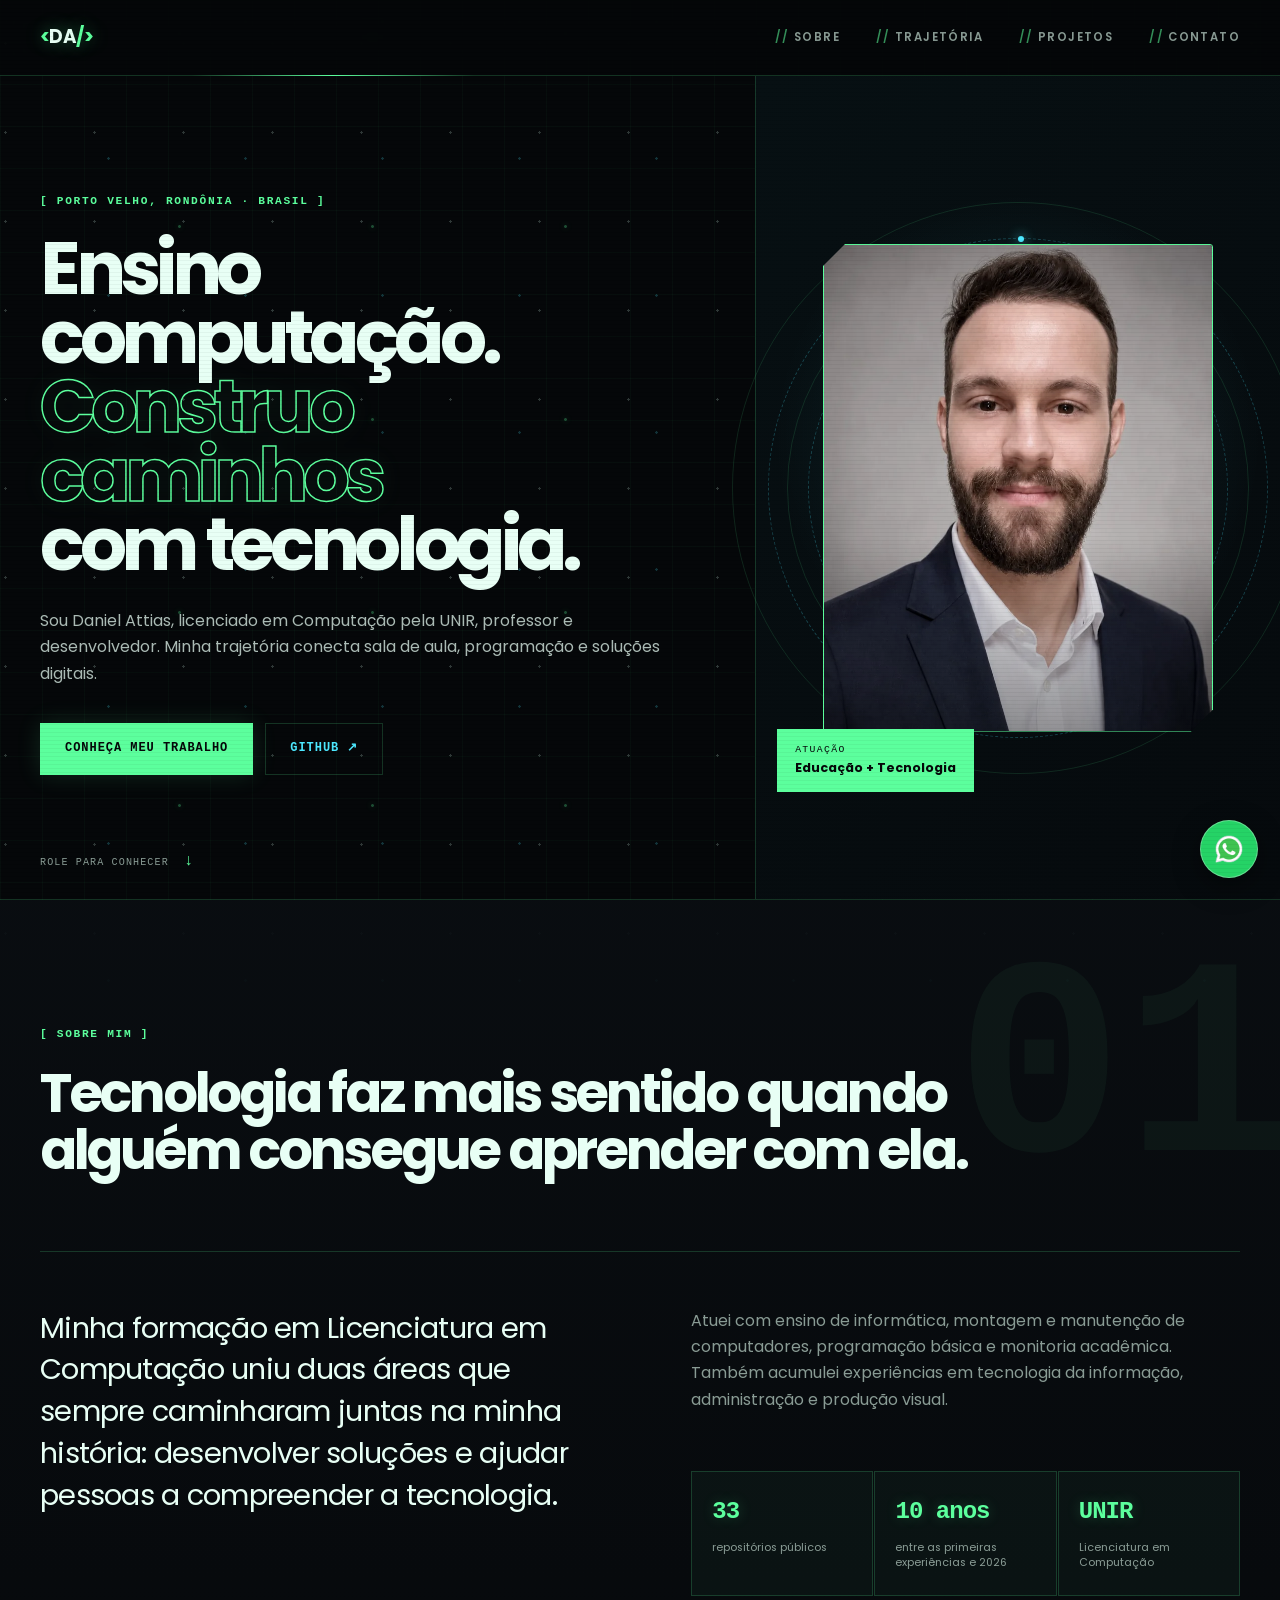
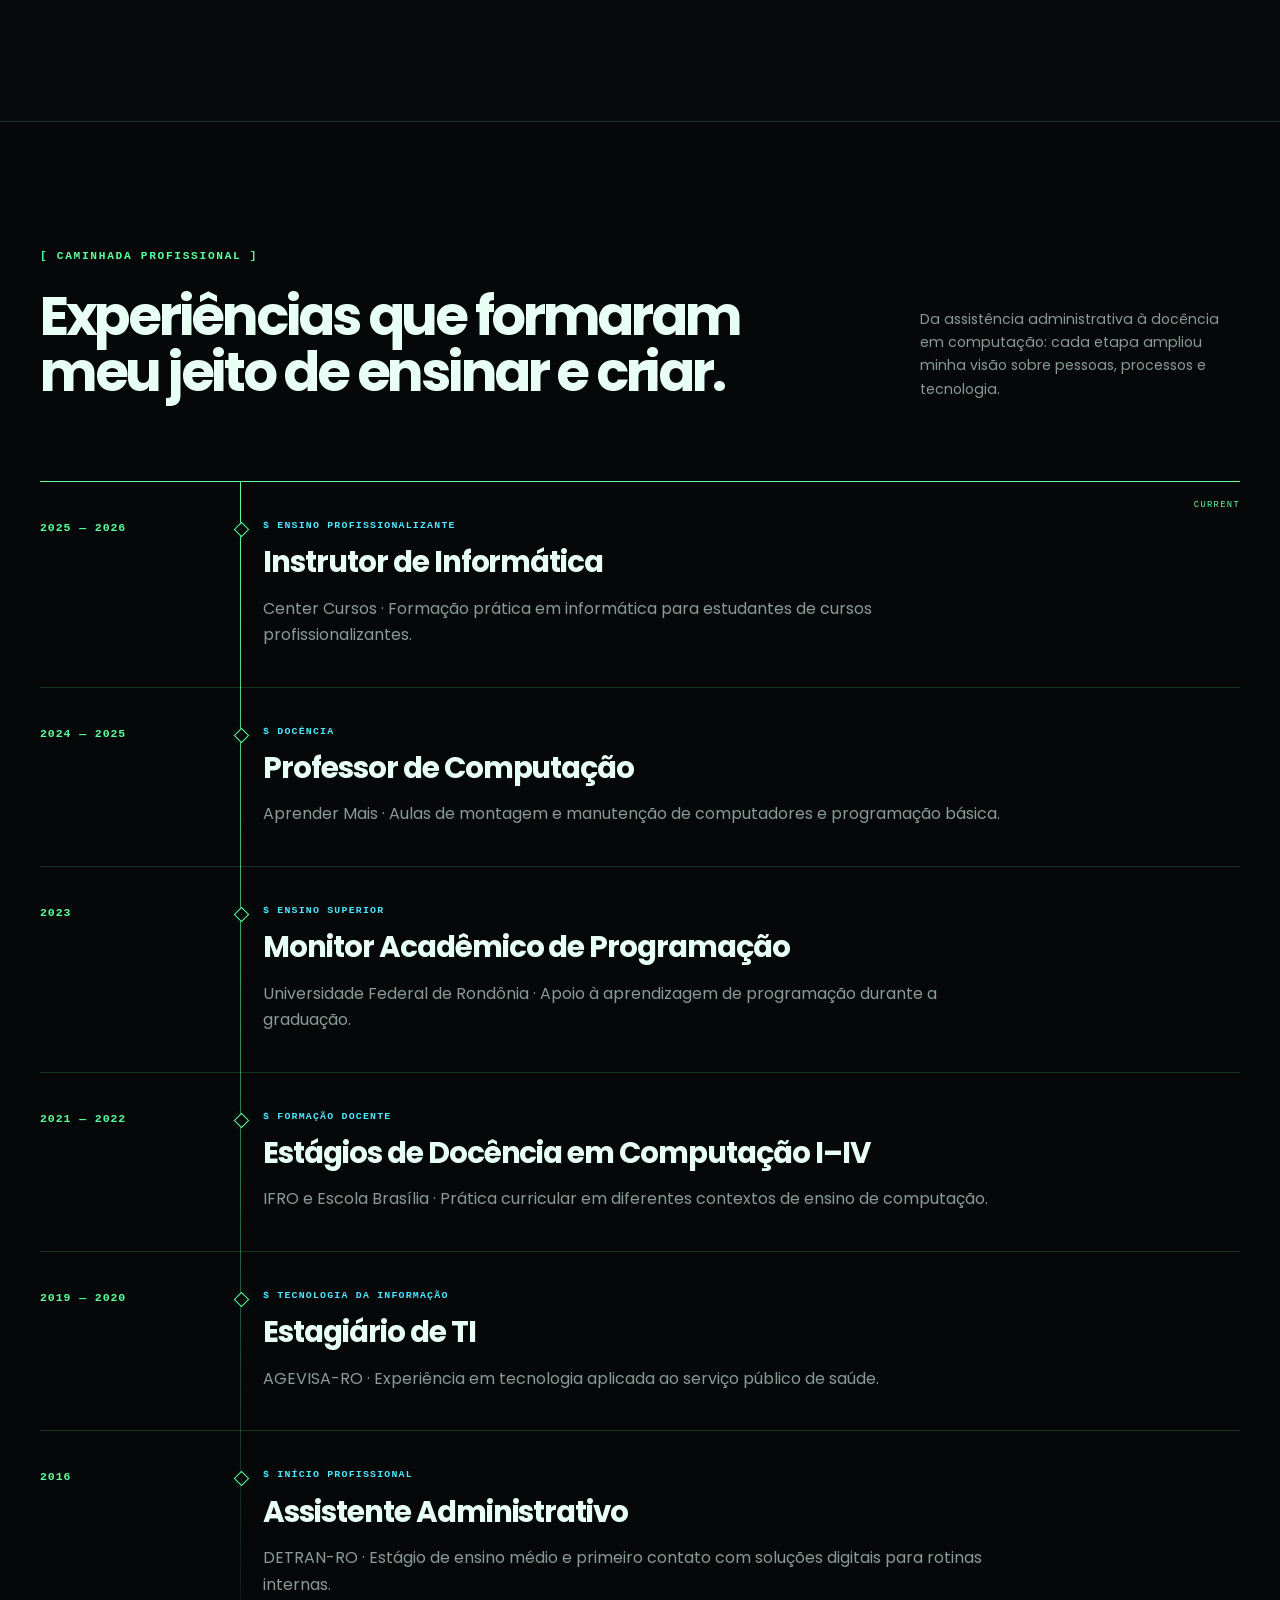
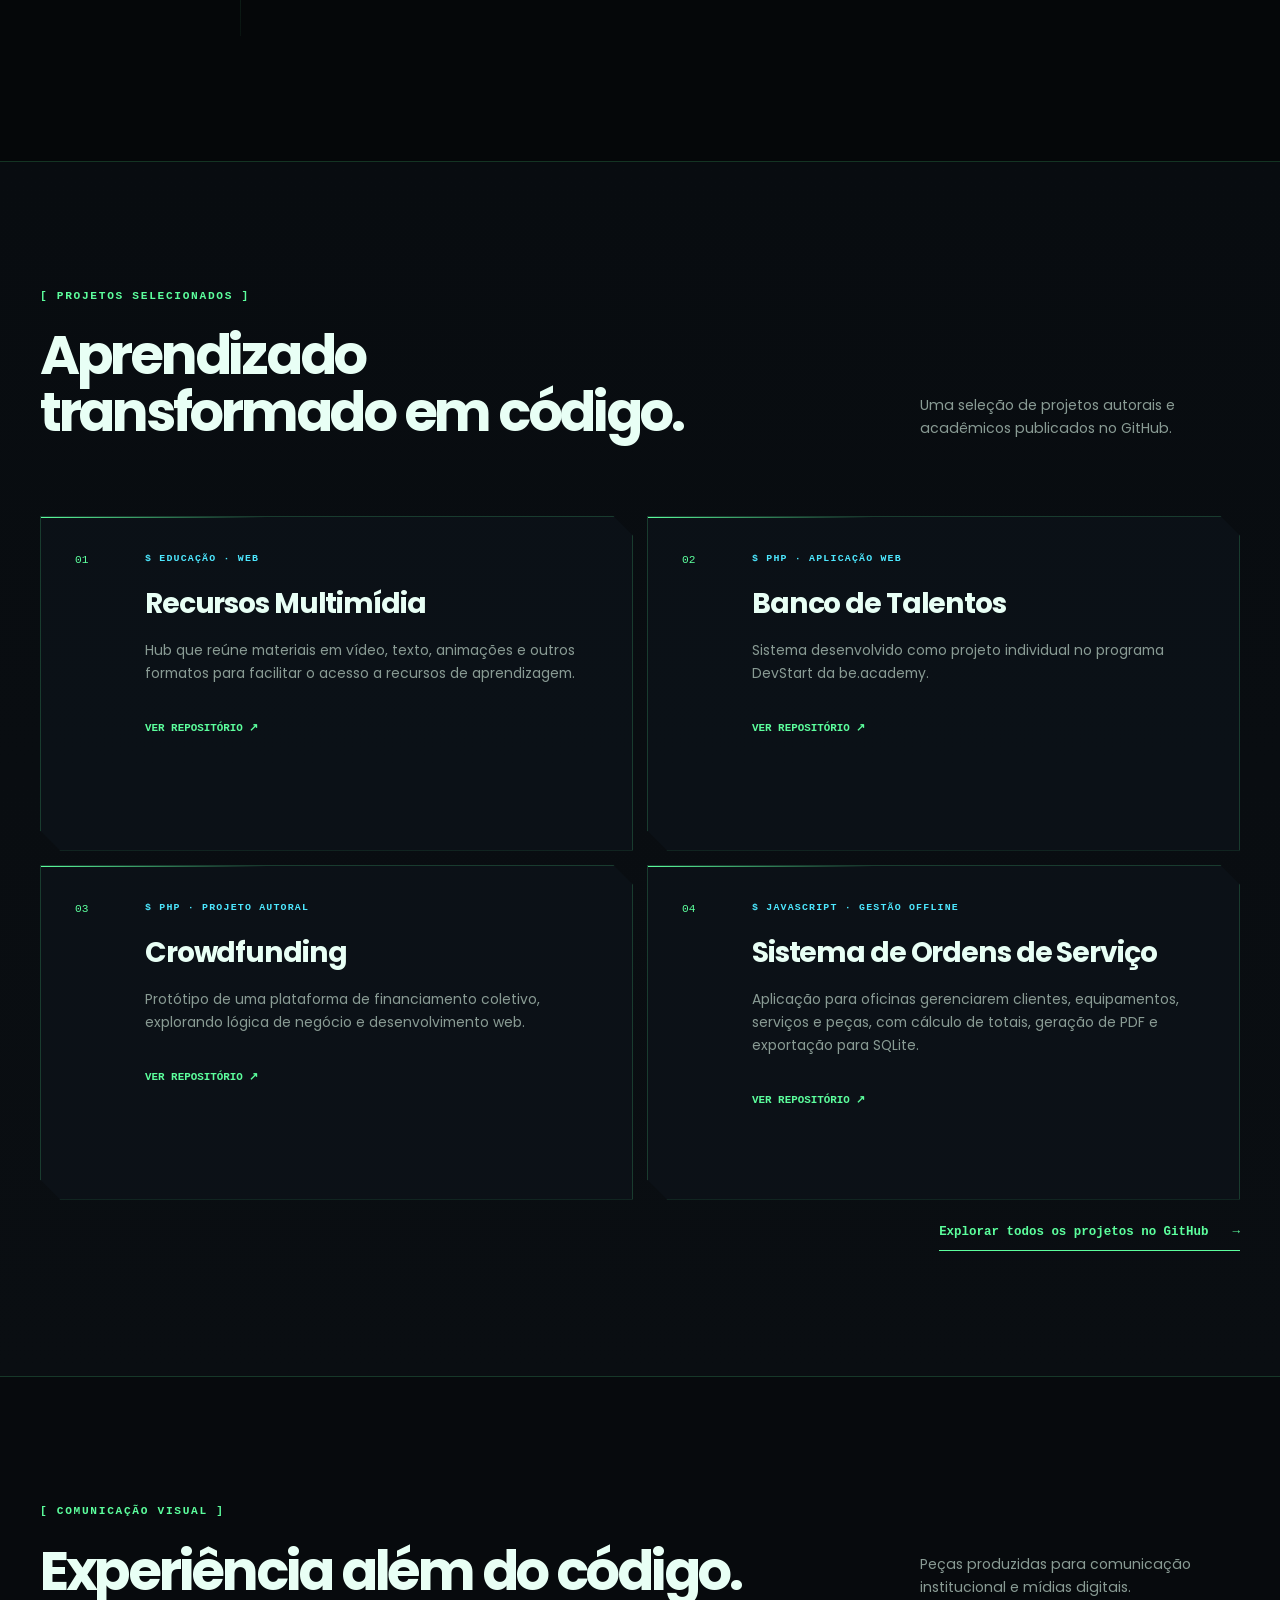
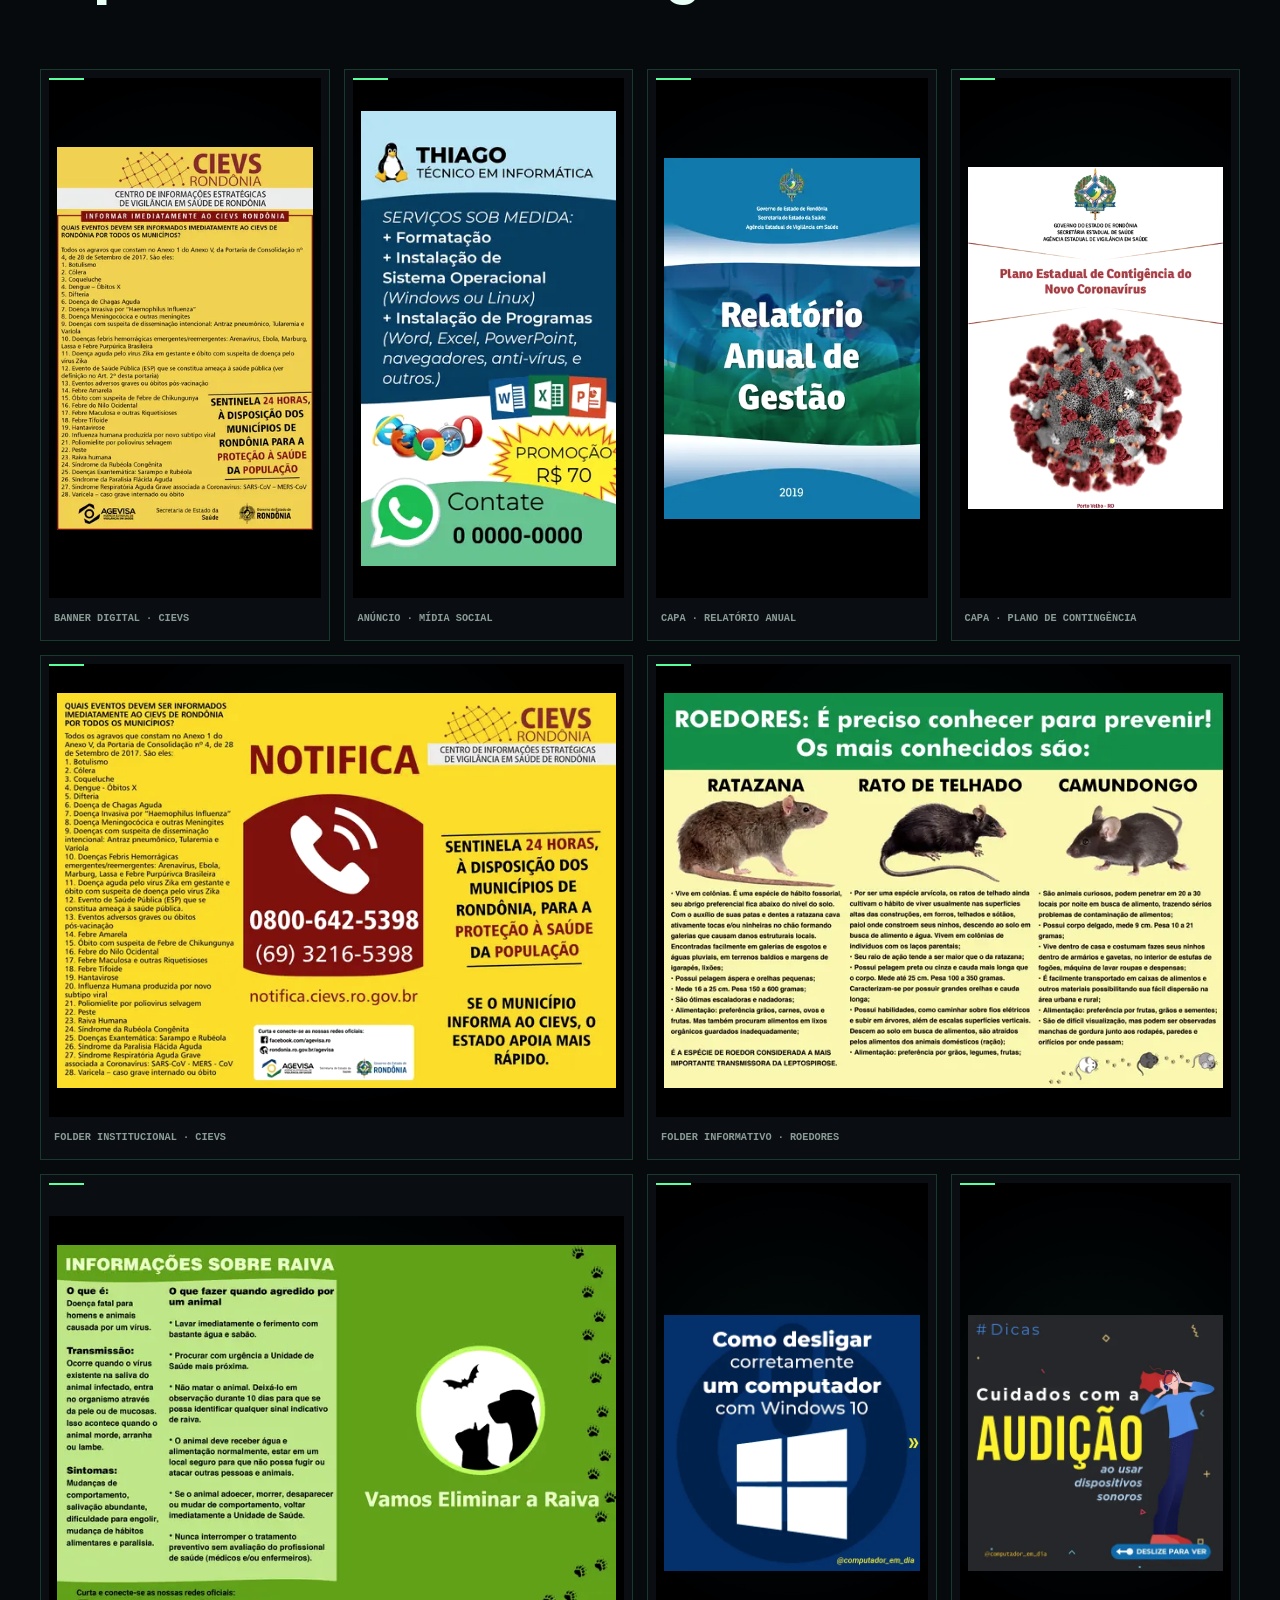
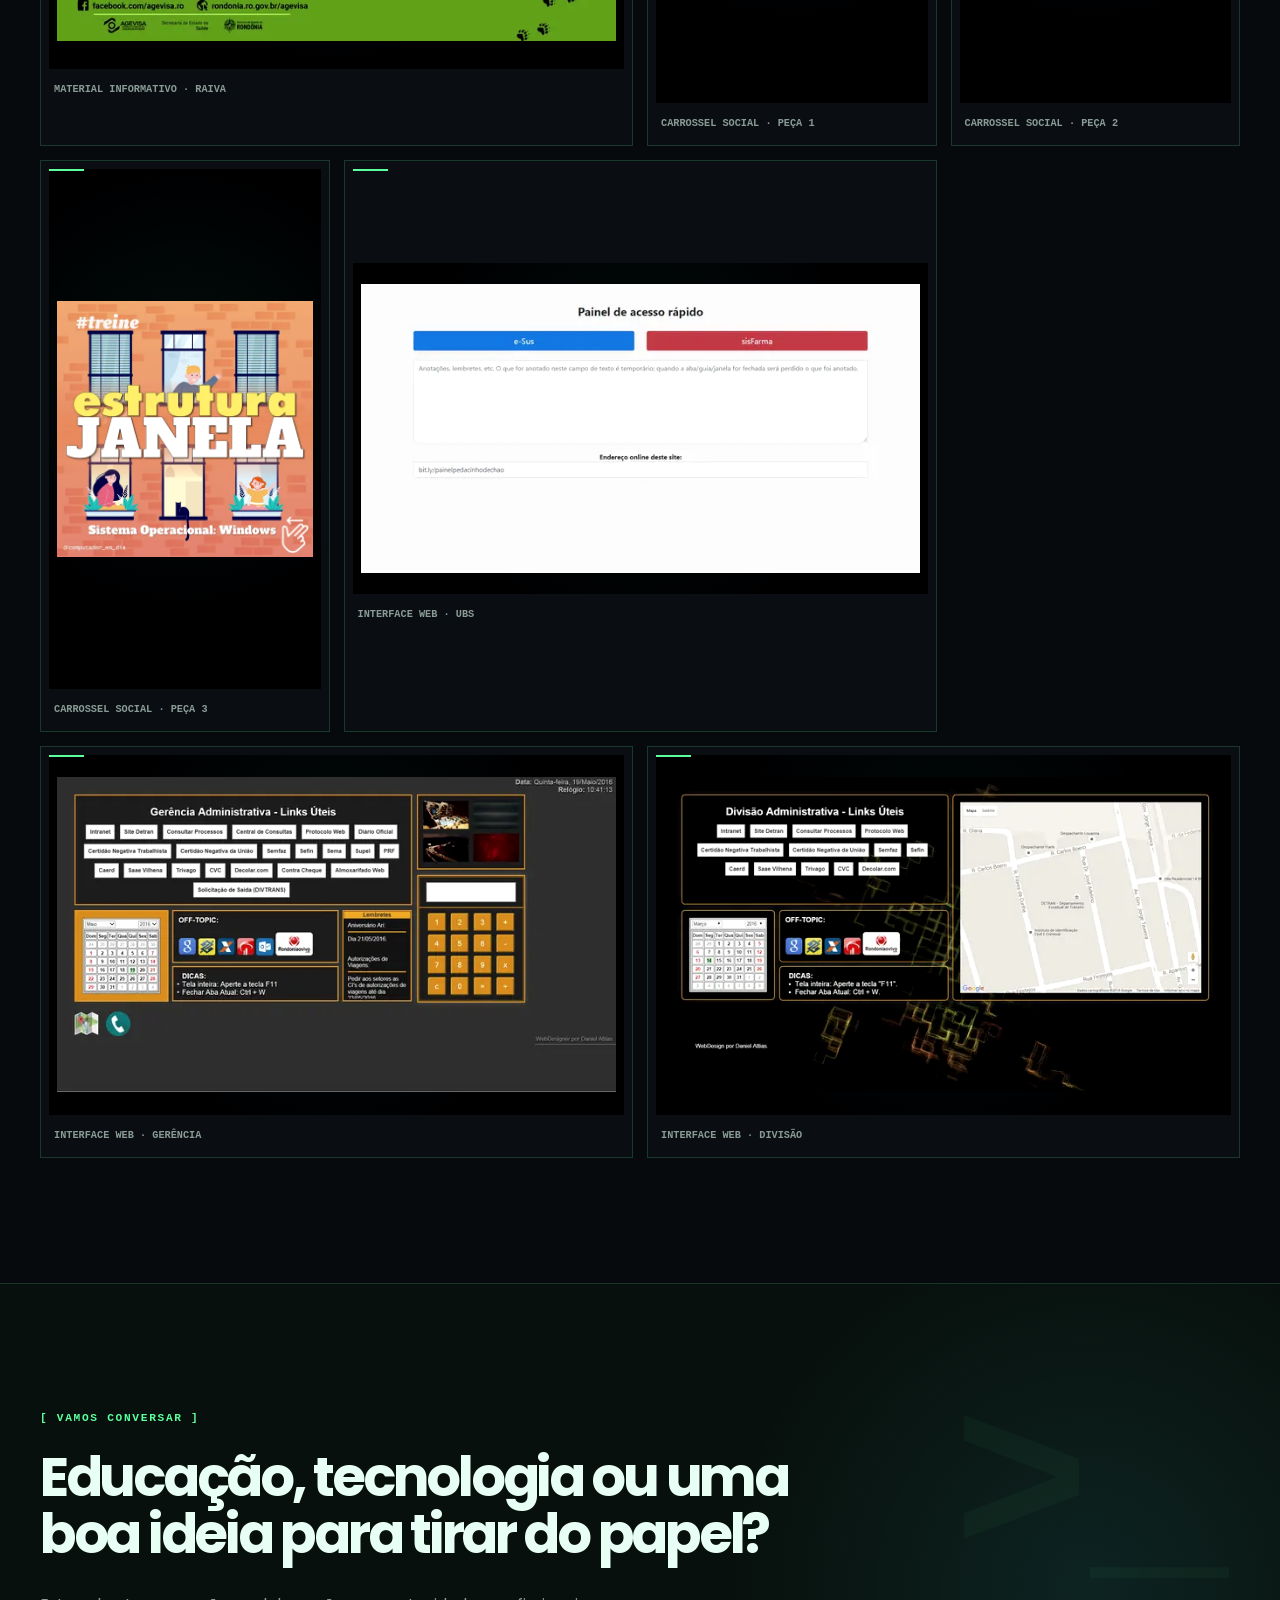
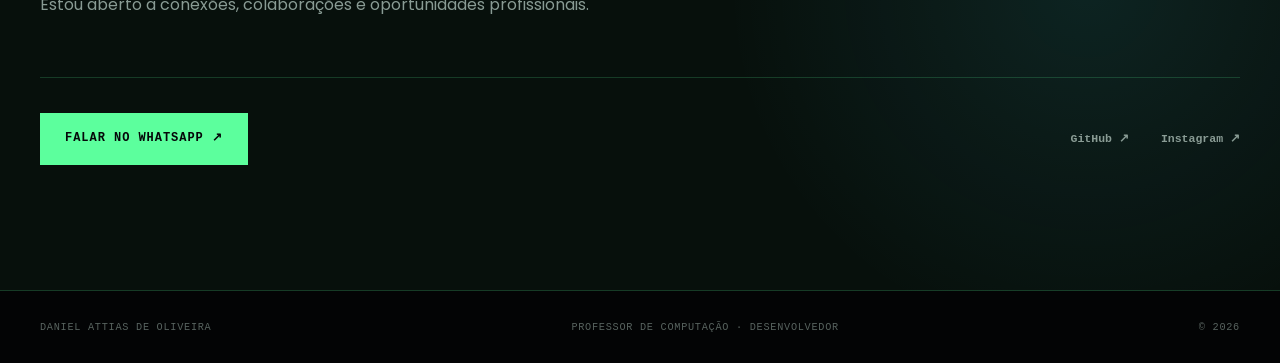
==== commit e4c9b085: "Atualizações" ====
--- a/index.html
+++ b/index.html
@@ -203,12 +203,12 @@
             <span class="project-link">Ver repositório ↗</span>
           </div>
         </a>
-        <a class="project-card" href="https://github.com/attiasdan/crowdfunding" target="_blank" rel="noreferrer">
+        <a class="project-card" href="https://github.com/attiasdan/sistema-de-ordem-de-servico" target="_blank" rel="noreferrer">
           <span class="project-number">04</span>
           <div>
-            <p class="tag">C++ · Lógica</p>
-            <h3>Simulação de Crowdfunding</h3>
-            <p>Versão em C++ de um sistema de financiamento coletivo, com foco em fundamentos de programação.</p>
+            <p class="tag">JavaScript · Gestão offline</p>
+            <h3>Sistema de Ordens de Serviço</h3>
+            <p>Aplicação para oficinas gerenciarem clientes, equipamentos, serviços e peças, com cálculo de totais, geração de PDF e exportação para SQLite.</p>
             <span class="project-link">Ver repositório ↗</span>
           </div>
         </a>
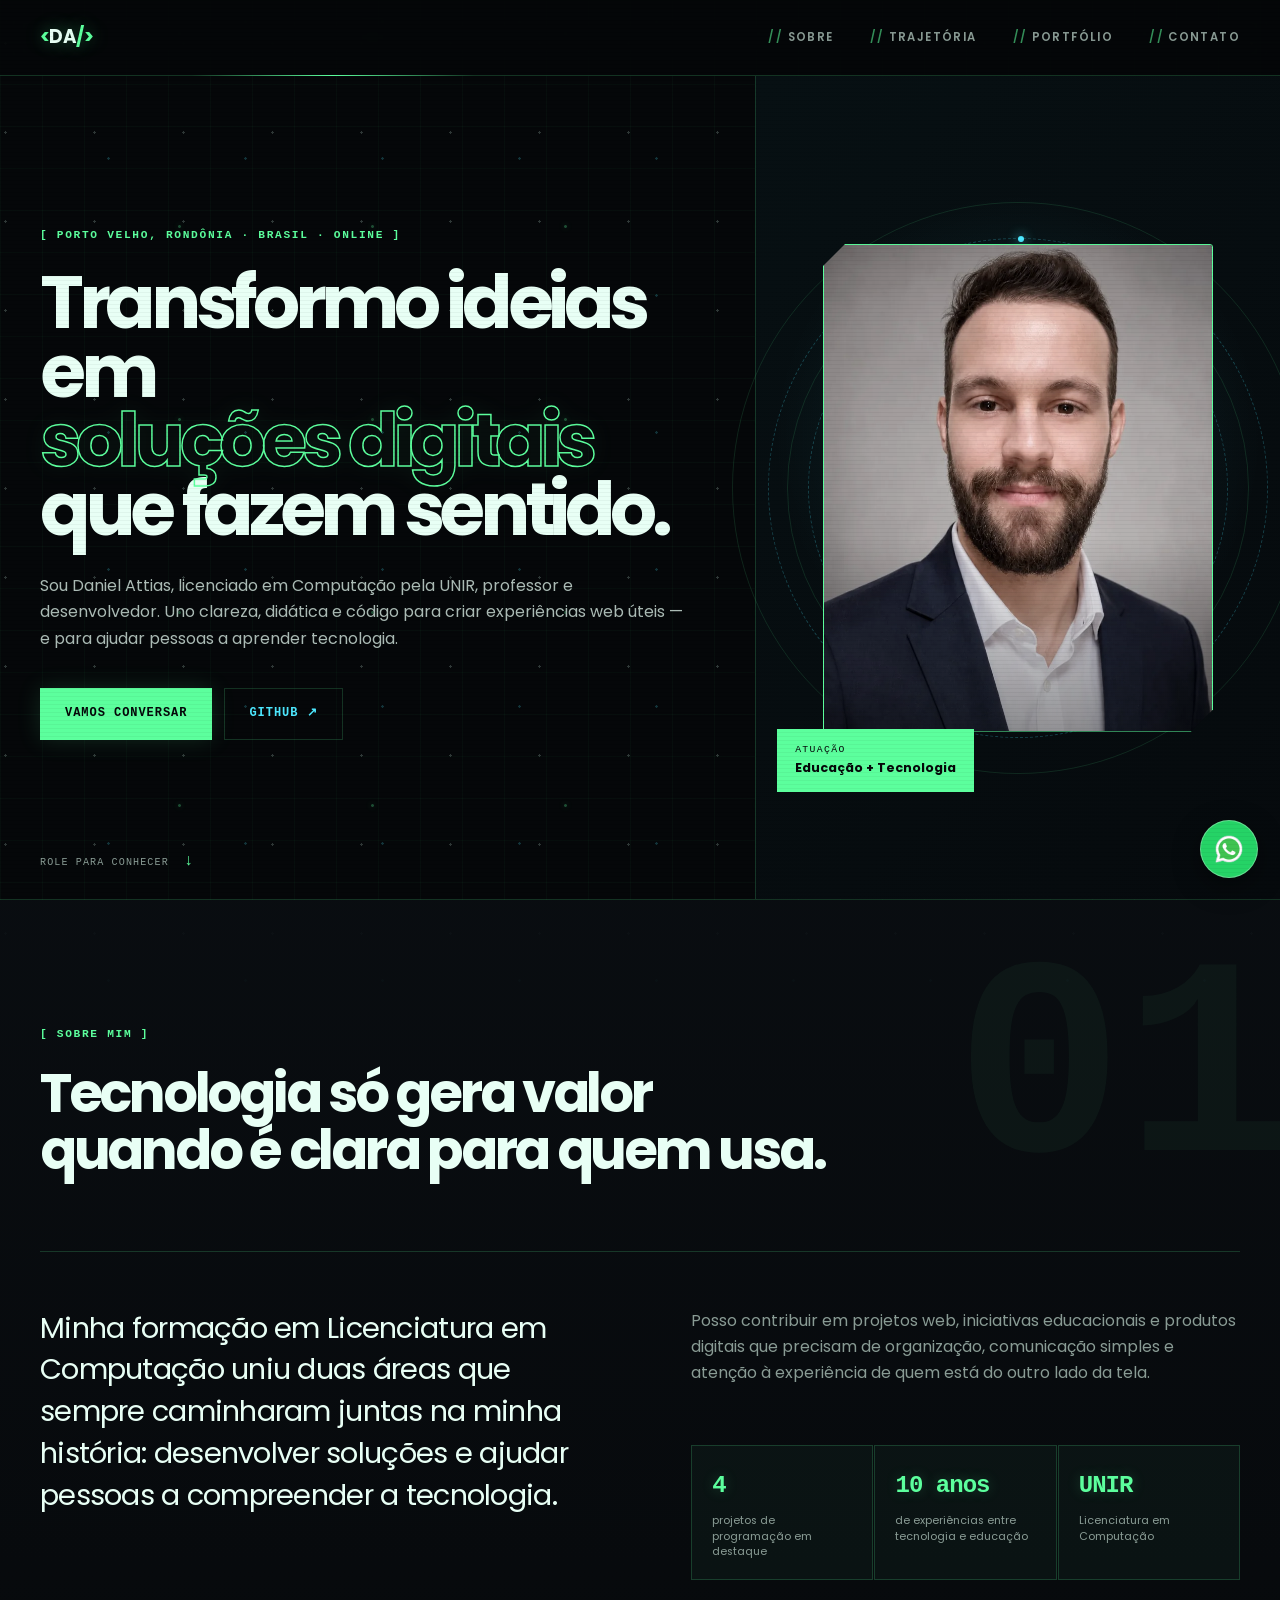
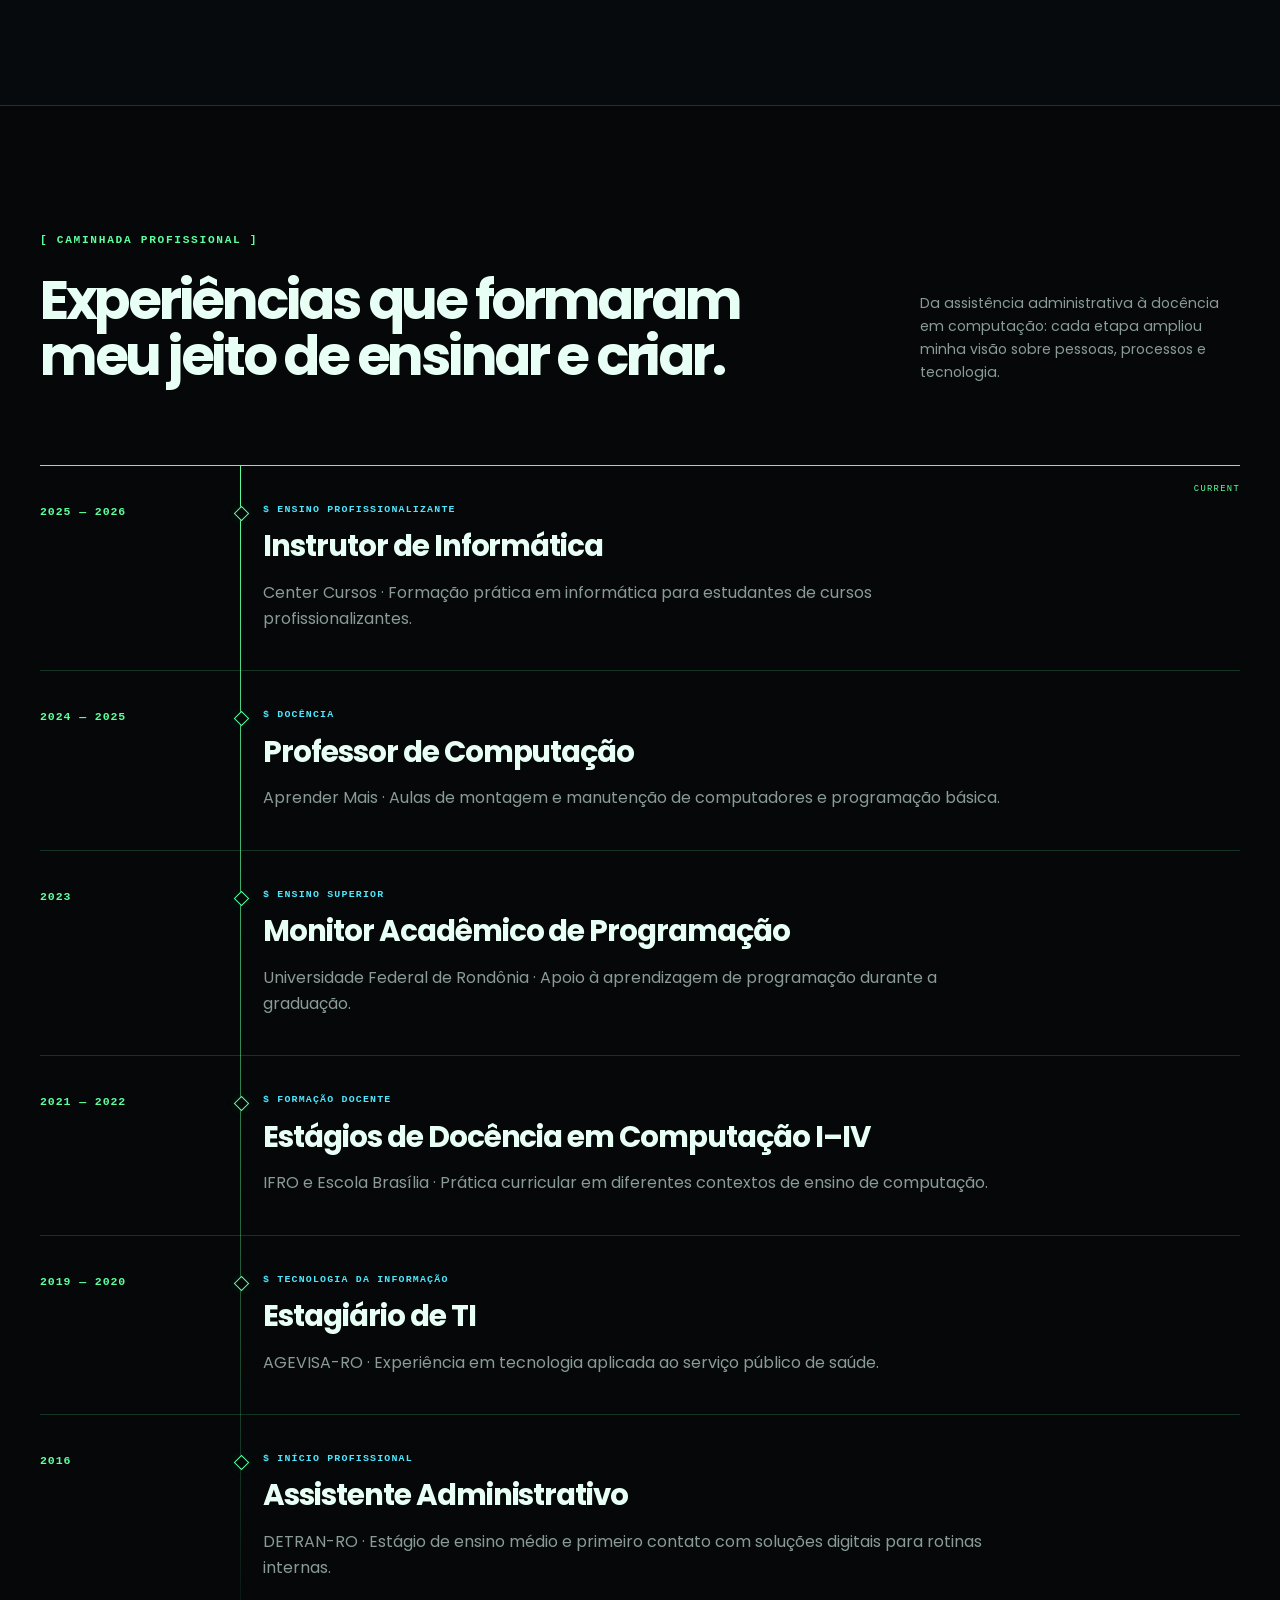
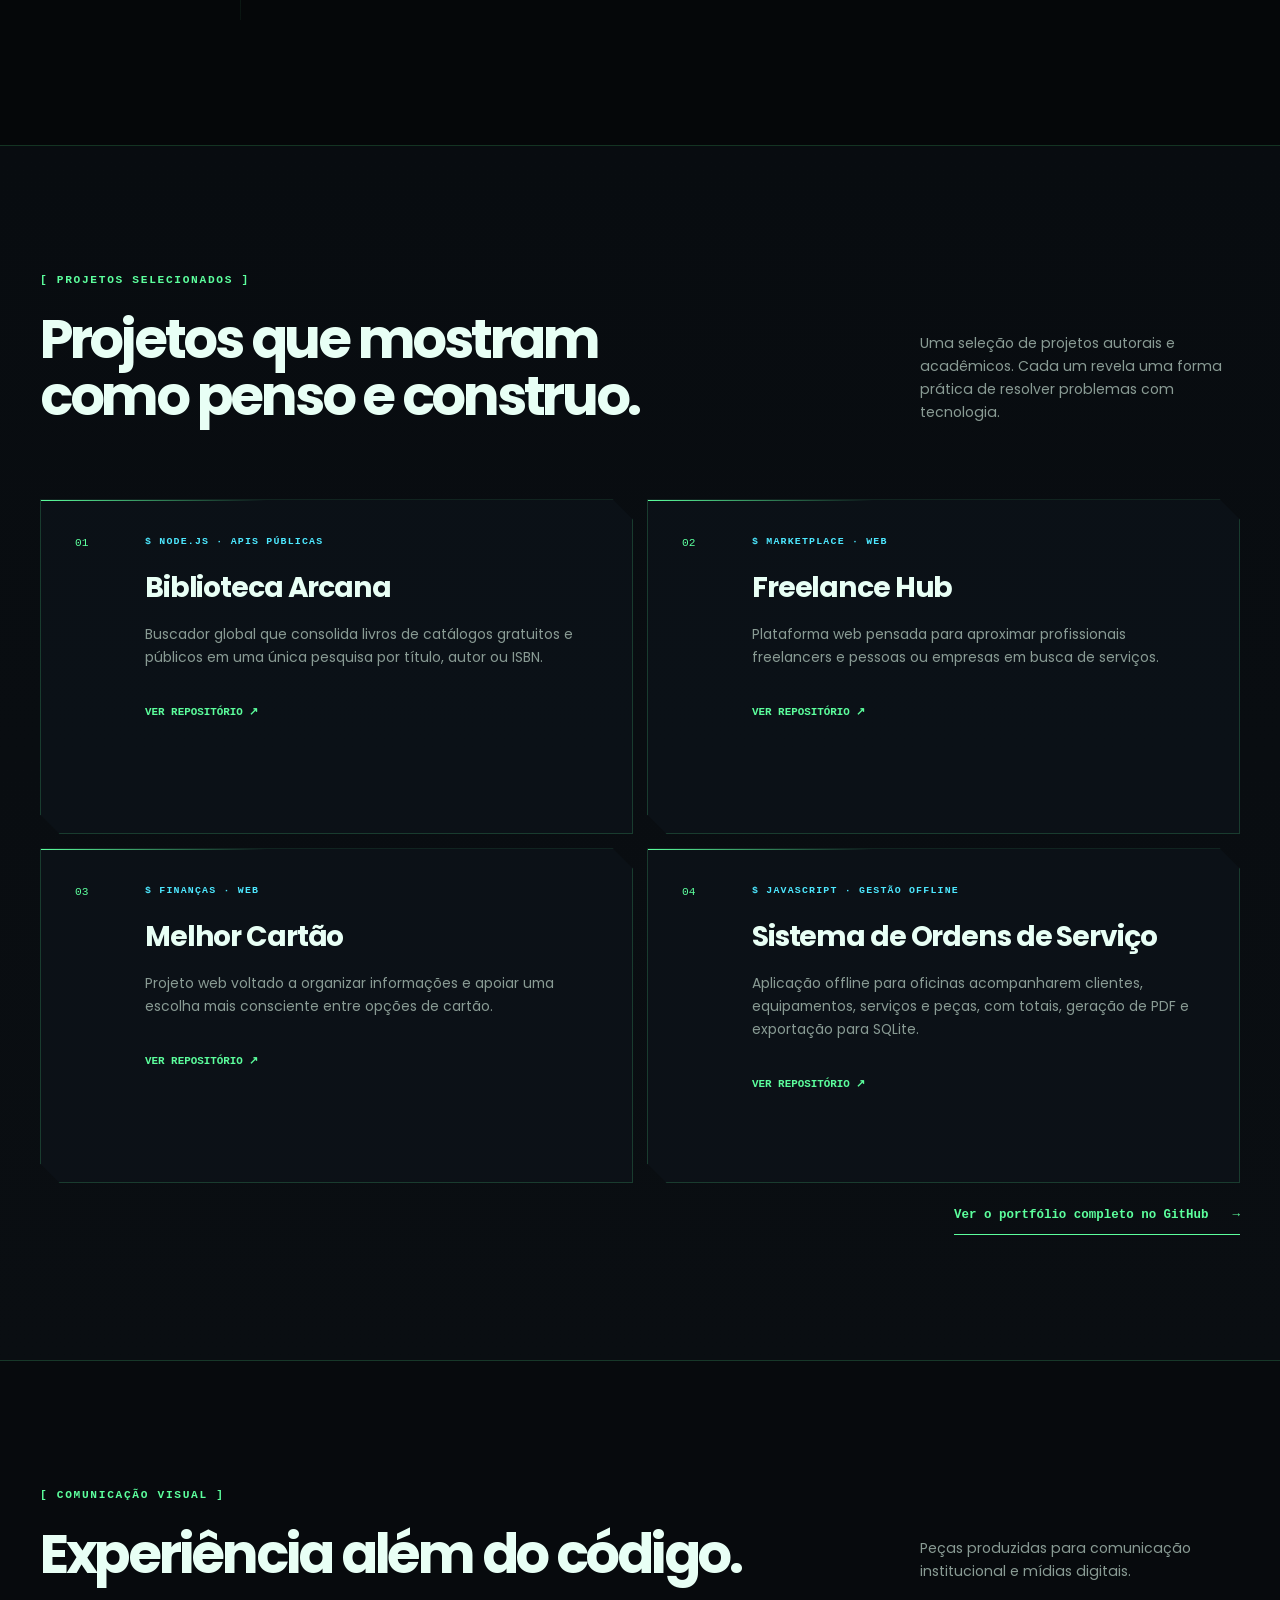
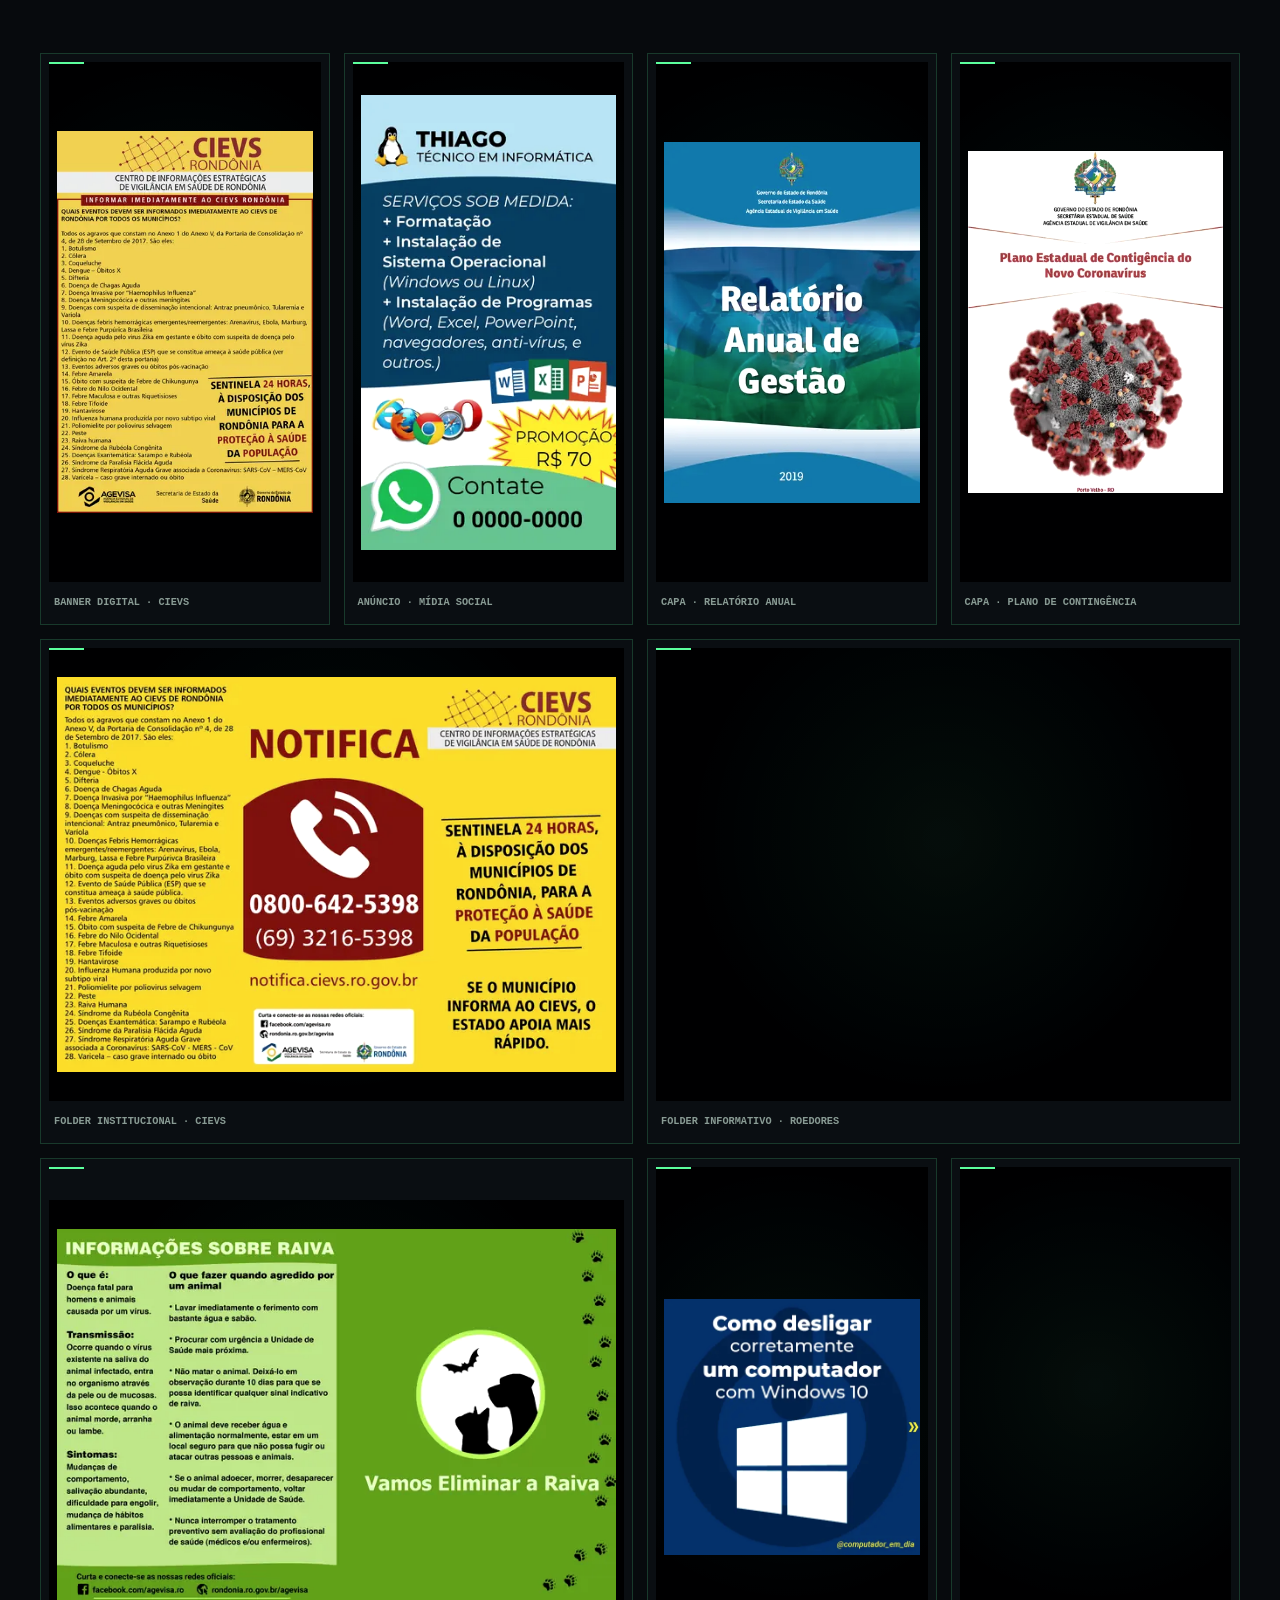
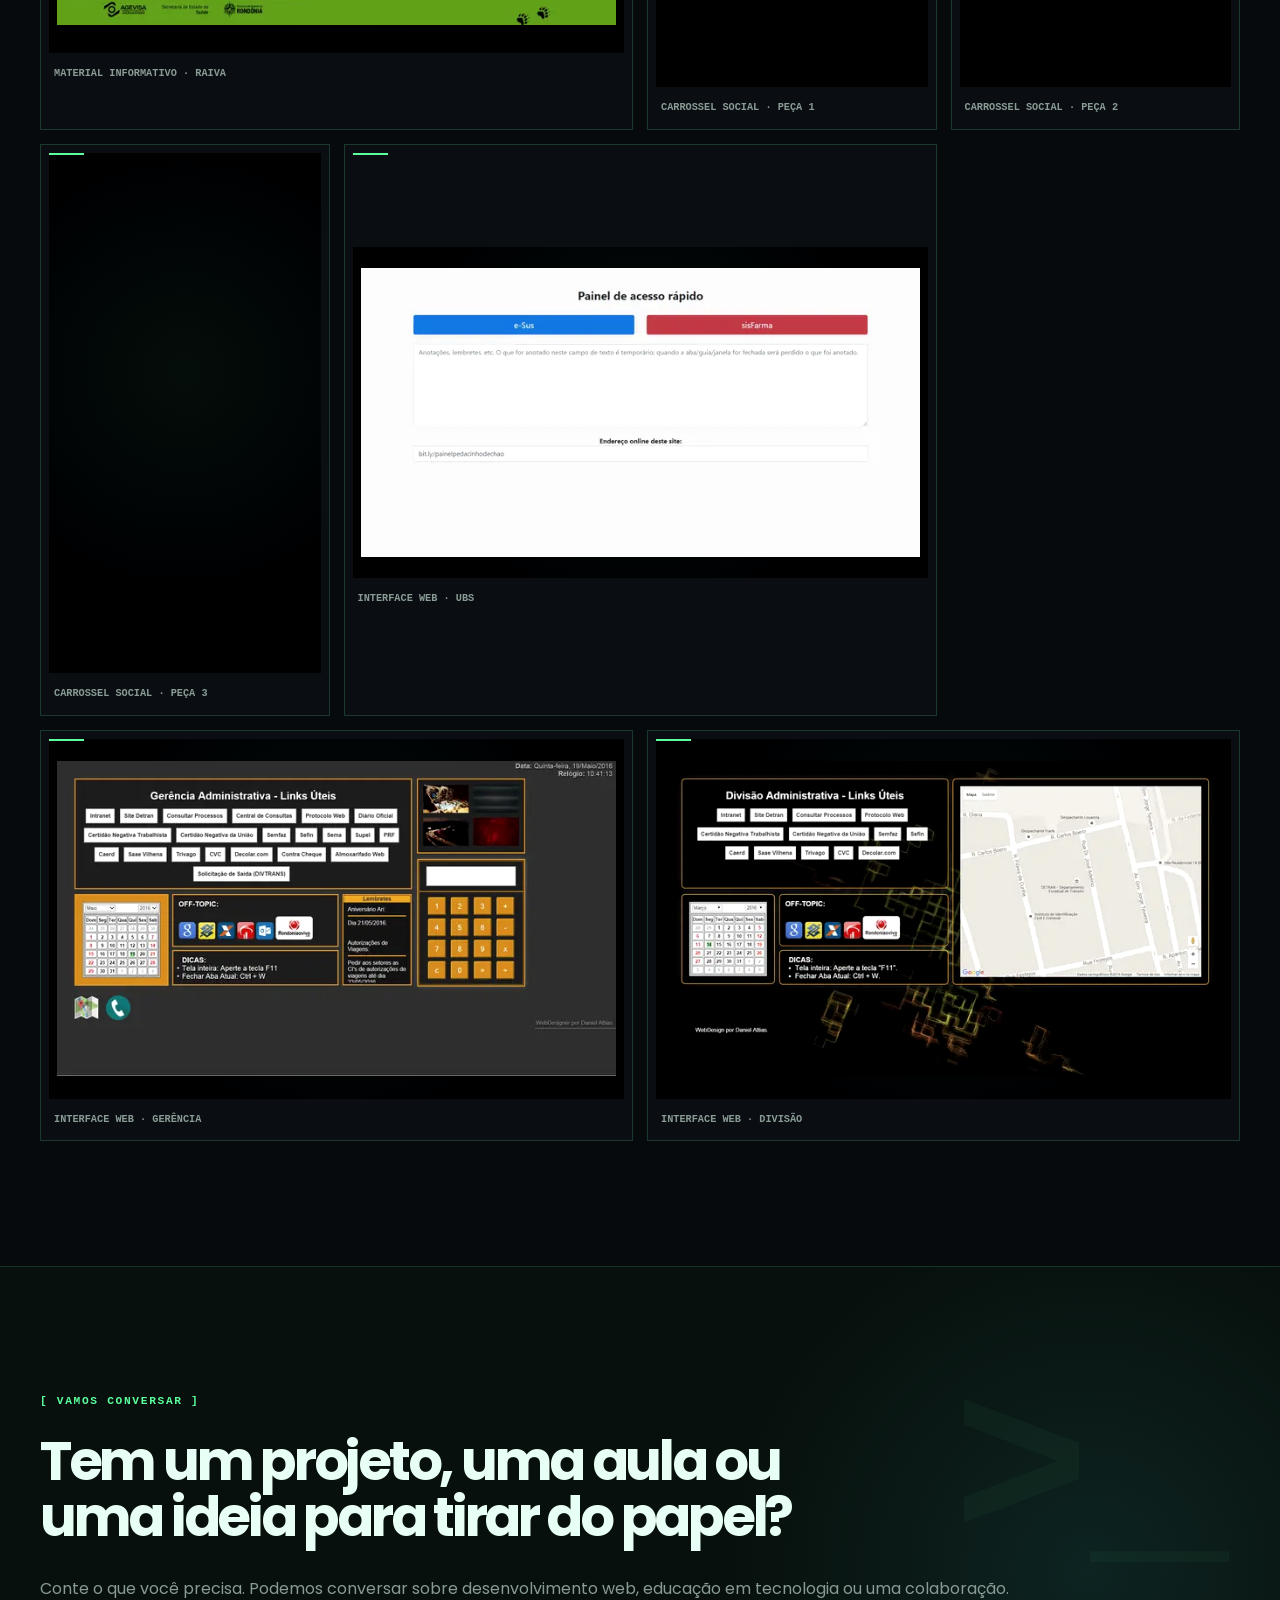
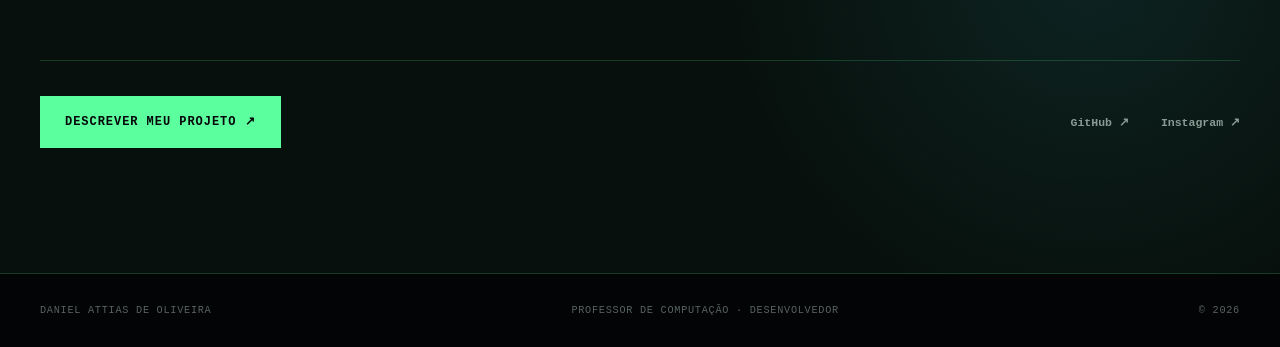
==== commit 23c03c4e: "Atualiza portfólio de projetos" ====
--- a/index.html
+++ b/index.html
@@ -3,7 +3,7 @@
 <head>
   <meta charset="utf-8">
   <meta name="viewport" content="width=device-width, initial-scale=1">
-  <meta name="description" content="Daniel Attias é professor de computação, instrutor de informática e desenvolvedor em Porto Velho, Rondônia. Conheça sua experiência, formação e projetos.">
+  <meta name="description" content="Daniel Attias ensina computação e cria soluções web com propósito. Conheça projetos, experiência e formas de trabalhar juntos em Porto Velho e online.">
   <meta name="keywords" content="professor de computação, instrutor de informática, desenvolvedor web, professor de programação, profissional de tecnologia, Porto Velho, Rondônia, Daniel Attias">
   <meta name="author" content="Daniel Attias de Oliveira">
   <meta name="robots" content="index, follow, max-image-preview:large">
@@ -13,18 +13,18 @@
   <meta property="og:type" content="website">
   <meta property="og:url" content="https://attiasdan.github.io/">
   <meta property="og:site_name" content="Daniel Attias">
-  <meta property="og:title" content="Daniel Attias | Professor de Computação e Desenvolvedor">
-  <meta property="og:description" content="Professor de computação, instrutor de informática e desenvolvedor em Porto Velho. Experiência profissional, formação e projetos.">
+  <meta property="og:title" content="Daniel Attias | Computação, educação e soluções web">
+  <meta property="og:description" content="Professor de computação e desenvolvedor que transforma ideias em experiências digitais claras, úteis e acessíveis.">
   <meta property="og:image" content="https://attiasdan.github.io/assets/img/perfil-daniel-2026.webp">
   <meta property="og:image:alt" content="Retrato profissional de Daniel Attias">
   <meta name="twitter:card" content="summary_large_image">
-  <meta name="twitter:title" content="Daniel Attias | Professor de Computação e Desenvolvedor">
-  <meta name="twitter:description" content="Conheça minha trajetória em educação, informática e desenvolvimento de software.">
+  <meta name="twitter:title" content="Daniel Attias | Computação, educação e soluções web">
+  <meta name="twitter:description" content="Conheça projetos, experiência e formas de trabalhar juntos em educação e tecnologia.">
   <meta name="twitter:image" content="https://attiasdan.github.io/assets/img/perfil-daniel-2026.webp">
   <link rel="preload" href="./assets/img/perfil-daniel-2026.webp" as="image" type="image/webp" fetchpriority="high">
   <link rel="icon" type="image/png" href="./assets/img/favicon.png">
   <link rel="stylesheet" href="./assets/css/style.css">
-  <title>Daniel Attias | Professor de Computação e Desenvolvedor em Rondônia</title>
+  <title>Daniel Attias | Computação, educação e soluções web</title>
   <script type="application/ld+json">
   {
     "@context": "https://schema.org",
@@ -81,7 +81,7 @@
     <nav class="nav" aria-label="Navegação principal">
       <a href="#sobre">Sobre</a>
       <a href="#trajetoria">Trajetória</a>
-      <a href="#projetos">Projetos</a>
+      <a href="#projetos">Portfólio</a>
       <a href="#contato">Contato</a>
     </nav>
   </header>
@@ -89,11 +89,11 @@
   <main>
     <section class="hero" id="inicio">
       <div class="hero-copy">
-        <p class="eyebrow">Porto Velho, Rondônia · Brasil</p>
-        <h1>Ensino computação.<br><em>Construo caminhos</em><br>com tecnologia.</h1>
-        <p class="hero-intro">Sou Daniel Attias, licenciado em Computação pela UNIR, professor e desenvolvedor. Minha trajetória conecta sala de aula, programação e soluções digitais.</p>
+        <p class="eyebrow">Porto Velho, Rondônia · Brasil · online</p>
+        <h1>Transformo ideias em<br><em>soluções digitais</em><br>que fazem sentido.</h1>
+        <p class="hero-intro">Sou Daniel Attias, licenciado em Computação pela UNIR, professor e desenvolvedor. Uno clareza, didática e código para criar experiências web úteis — e para ajudar pessoas a aprender tecnologia.</p>
         <div class="hero-actions">
-          <a class="button button-primary" href="#projetos">Conheça meu trabalho</a>
+          <a class="button button-primary" href="#contato">Vamos conversar</a>
           <a class="button button-ghost" href="https://github.com/attiasdan" target="_blank" rel="noreferrer">GitHub ↗</a>
         </div>
       </div>
@@ -114,15 +114,15 @@
     <section class="section about reveal-section" id="sobre">
       <div class="section-heading">
         <p class="eyebrow">Sobre mim</p>
-        <h2>Tecnologia faz mais sentido quando alguém consegue aprender com ela.</h2>
+        <h2>Tecnologia só gera valor quando é clara para quem usa.</h2>
       </div>
       <div class="about-grid">
         <p class="lead">Minha formação em Licenciatura em Computação uniu duas áreas que sempre caminharam juntas na minha história: desenvolver soluções e ajudar pessoas a compreender a tecnologia.</p>
         <div class="about-details">
-          <p>Atuei com ensino de informática, montagem e manutenção de computadores, programação básica e monitoria acadêmica. Também acumulei experiências em tecnologia da informação, administração e produção visual.</p>
+          <p>Posso contribuir em projetos web, iniciativas educacionais e produtos digitais que precisam de organização, comunicação simples e atenção à experiência de quem está do outro lado da tela.</p>
           <div class="facts">
-            <div><strong>33</strong><span>repositórios públicos</span></div>
-            <div><strong>10 anos</strong><span>entre as primeiras experiências e 2026</span></div>
+            <div><strong>4</strong><span>projetos de programação em destaque</span></div>
+            <div><strong>10 anos</strong><span>de experiências entre tecnologia e educação</span></div>
             <div><strong>UNIR</strong><span>Licenciatura em Computação</span></div>
           </div>
         </div>
@@ -170,36 +170,36 @@
       <div class="section-heading split-heading">
         <div>
           <p class="eyebrow">Projetos selecionados</p>
-          <h2>Aprendizado transformado em código.</h2>
-        </div>
-        <p>Uma seleção de projetos autorais e acadêmicos publicados no GitHub.</p>
+          <h2>Projetos que mostram como penso e construo.</h2>
+        </div>
+        <p>Uma seleção de projetos autorais e acadêmicos. Cada um revela uma forma prática de resolver problemas com tecnologia.</p>
       </div>
 
       <div class="project-grid">
-        <a class="project-card featured" href="https://github.com/attiasdan/recursos-multimidia" target="_blank" rel="noreferrer">
+        <a class="project-card featured" href="https://github.com/attiasdan/biblioteca-arcana" target="_blank" rel="noreferrer">
           <span class="project-number">01</span>
           <div>
-            <p class="tag">Educação · Web</p>
-            <h3>Recursos Multimídia</h3>
-            <p>Hub que reúne materiais em vídeo, texto, animações e outros formatos para facilitar o acesso a recursos de aprendizagem.</p>
-            <span class="project-link">Ver repositório ↗</span>
-          </div>
-        </a>
-        <a class="project-card" href="https://github.com/attiasdan/beacademy-devstart-projeto-individual" target="_blank" rel="noreferrer">
+            <p class="tag">Node.js · APIs públicas</p>
+            <h3>Biblioteca Arcana</h3>
+            <p>Buscador global que consolida livros de catálogos gratuitos e públicos em uma única pesquisa por título, autor ou ISBN.</p>
+            <span class="project-link">Ver repositório ↗</span>
+          </div>
+        </a>
+        <a class="project-card" href="https://github.com/attiasdan/freelance-hub" target="_blank" rel="noreferrer">
           <span class="project-number">02</span>
           <div>
-            <p class="tag">PHP · Aplicação web</p>
-            <h3>Banco de Talentos</h3>
-            <p>Sistema desenvolvido como projeto individual no programa DevStart da be.academy.</p>
-            <span class="project-link">Ver repositório ↗</span>
-          </div>
-        </a>
-        <a class="project-card" href="https://github.com/attiasdan/crowdfunding-idw" target="_blank" rel="noreferrer">
+            <p class="tag">Marketplace · Web</p>
+            <h3>Freelance Hub</h3>
+            <p>Plataforma web pensada para aproximar profissionais freelancers e pessoas ou empresas em busca de serviços.</p>
+            <span class="project-link">Ver repositório ↗</span>
+          </div>
+        </a>
+        <a class="project-card" href="https://github.com/attiasdan/melhor-cartao" target="_blank" rel="noreferrer">
           <span class="project-number">03</span>
           <div>
-            <p class="tag">PHP · Projeto autoral</p>
-            <h3>Crowdfunding</h3>
-            <p>Protótipo de uma plataforma de financiamento coletivo, explorando lógica de negócio e desenvolvimento web.</p>
+            <p class="tag">Finanças · Web</p>
+            <h3>Melhor Cartão</h3>
+            <p>Projeto web voltado a organizar informações e apoiar uma escolha mais consciente entre opções de cartão.</p>
             <span class="project-link">Ver repositório ↗</span>
           </div>
         </a>
@@ -208,17 +208,17 @@
           <div>
             <p class="tag">JavaScript · Gestão offline</p>
             <h3>Sistema de Ordens de Serviço</h3>
-            <p>Aplicação para oficinas gerenciarem clientes, equipamentos, serviços e peças, com cálculo de totais, geração de PDF e exportação para SQLite.</p>
+            <p>Aplicação offline para oficinas acompanharem clientes, equipamentos, serviços e peças, com totais, geração de PDF e exportação para SQLite.</p>
             <span class="project-link">Ver repositório ↗</span>
           </div>
         </a>
       </div>
       <div class="all-projects">
-        <a class="text-link" href="https://github.com/attiasdan?tab=repositories" target="_blank" rel="noreferrer">Explorar todos os projetos no GitHub <span>→</span></a>
-      </div>
-    </section>
-
-    <section class="section visual-work reveal-section">
+        <a class="text-link" href="https://github.com/attiasdan?tab=repositories" target="_blank" rel="noreferrer">Ver o portfólio completo no GitHub <span>→</span></a>
+      </div>
+    </section>
+
+    <section class="section visual-work reveal-section" id="trabalhos-visuais" aria-label="Projetos de comunicação visual">
       <div class="section-heading split-heading">
         <div>
           <p class="eyebrow">Comunicação visual</p>
@@ -231,8 +231,8 @@
         <button class="gallery-item" type="button" data-full="./portfolio/anuncio_thiago.png" data-title="Anúncio para mídia social" aria-label="Ampliar anúncio para mídia social"><img src="./portfolio/thumbs/anuncio-thiago.webp" alt="Miniatura de anúncio para mídia social" width="293" height="520" loading="lazy" decoding="async"><span>Anúncio · Mídia social</span></button>
         <button class="gallery-item" type="button" data-full="./portfolio/CapaRelatorioAnualGestão.png" data-title="Capa do Relatório Anual de Gestão" aria-label="Ampliar capa do Relatório Anual de Gestão"><img src="./portfolio/thumbs/capa-relatorio-gestao.webp" alt="Miniatura da capa do Relatório Anual de Gestão" width="368" height="520" loading="lazy" decoding="async"><span>Capa · Relatório Anual</span></button>
         <button class="gallery-item" type="button" data-full="./portfolio/CapaPlanoDeContingenciaNovoCoronavírus.png" data-title="Capa do Plano de Contingência do Novo Coronavírus" aria-label="Ampliar capa do Plano de Contingência"><img src="./portfolio/thumbs/capa-plano-contingencia.webp" alt="Miniatura da capa do Plano de Contingência do Novo Coronavírus" width="388" height="520" loading="lazy" decoding="async"><span>Capa · Plano de Contingência</span></button>
-        <button class="gallery-item gallery-item-wide" type="button" data-full="./portfolio/folderCievsExterno.png" data-title="Folder institucional — CIEVS" aria-label="Ampliar folder institucional do CIEVS"><img src="./portfolio/thumbs/folder-cievs.webp" alt="Miniatura do folder institucional do CIEVS" width="640" height="453" loading="lazy" decoding="async"><span>Folder institucional · CIEVS</span></button>
-        <button class="gallery-item gallery-item-wide" type="button" data-full="./portfolio/folder_roedores_dentro.png" data-title="Folder informativo — Roedores" aria-label="Ampliar folder informativo sobre roedores"><img src="./portfolio/thumbs/folder-roedores.webp" alt="Miniatura do folder informativo sobre roedores" width="640" height="453" loading="lazy" decoding="async"><span>Folder informativo · Roedores</span></button>
+        <button class="gallery-item gallery-item-wide" type="button" data-full="./portfolio/full/folderCievsExterno.webp" data-title="Folder institucional — CIEVS" aria-label="Ampliar folder institucional do CIEVS"><img src="./portfolio/thumbs/folder-cievs.webp" alt="Miniatura do folder institucional do CIEVS" width="640" height="453" loading="lazy" decoding="async"><span>Folder institucional · CIEVS</span></button>
+        <button class="gallery-item gallery-item-wide" type="button" data-full="./portfolio/full/folder_roedores_dentro.webp" data-title="Folder informativo — Roedores" aria-label="Ampliar folder informativo sobre roedores"><img src="./portfolio/thumbs/folder-roedores.webp" alt="Miniatura do folder informativo sobre roedores" width="640" height="453" loading="lazy" decoding="async"><span>Folder informativo · Roedores</span></button>
         <button class="gallery-item gallery-item-wide" type="button" data-full="./portfolio/raiva_externo.png" data-title="Material informativo — Raiva" aria-label="Ampliar material informativo sobre raiva"><img src="./portfolio/thumbs/raiva-externo.webp" alt="Miniatura do material informativo sobre raiva" width="640" height="453" loading="lazy" decoding="async"><span>Material informativo · Raiva</span></button>
         <button class="gallery-item" type="button" data-full="./portfolio/post1.png" data-title="Carrossel para mídia social — Peça 1" aria-label="Ampliar carrossel para mídia social, peça 1"><img src="./portfolio/thumbs/post-1.webp" alt="Miniatura de carrossel para mídia social" width="520" height="520" loading="lazy" decoding="async"><span>Carrossel social · Peça 1</span></button>
         <button class="gallery-item" type="button" data-full="./portfolio/post2.png" data-title="Carrossel para mídia social — Peça 2" aria-label="Ampliar carrossel para mídia social, peça 2"><img src="./portfolio/thumbs/post-2.webp" alt="Miniatura de carrossel para mídia social" width="520" height="520" loading="lazy" decoding="async"><span>Carrossel social · Peça 2</span></button>
@@ -258,10 +258,10 @@
 
     <section class="contact reveal-section" id="contato">
       <p class="eyebrow">Vamos conversar</p>
-      <h2>Educação, tecnologia ou uma boa ideia para tirar do papel?</h2>
-      <p>Estou aberto a conexões, colaborações e oportunidades profissionais.</p>
+      <h2>Tem um projeto, uma aula ou uma ideia para tirar do papel?</h2>
+      <p>Conte o que você precisa. Podemos conversar sobre desenvolvimento web, educação em tecnologia ou uma colaboração.</p>
       <div class="contact-links">
-        <a class="button button-light" href="https://wa.me/556993025786" target="_blank" rel="noreferrer">Falar no WhatsApp ↗</a>
+        <a class="button button-light" href="https://wa.me/556993025786" target="_blank" rel="noreferrer">Descrever meu projeto ↗</a>
         <a href="https://github.com/attiasdan" target="_blank" rel="noreferrer">GitHub ↗</a>
         <a href="https://www.instagram.com/daniel_attias_/" target="_blank" rel="noreferrer">Instagram ↗</a>
       </div>
--- a/assets/css/style.css
+++ b/assets/css/style.css
@@ -14,7 +14,8 @@
 @keyframes whatsappPulse{0%,100%{box-shadow:0 8px 28px rgba(0,0,0,.42),0 0 0 0 rgba(37,211,102,.28)}50%{box-shadow:0 8px 28px rgba(0,0,0,.42),0 0 0 9px rgba(37,211,102,0)}}
 @media(min-width:801px){.portrait-frame{aspect-ratio:4/5;width:100%}.portrait-frame img{height:100%;object-fit:cover;object-position:center top;width:100%}}
 @media(min-width:801px){.hero{height:calc(100svh - 76px);min-height:600px}.hero-copy{padding-bottom:clamp(66px,8vh,90px);padding-top:clamp(42px,7vh,72px)}.hero h1{font-size:clamp(3rem,min(5.8vw,9.8vh),6.55rem);margin-bottom:clamp(20px,3.2vh,34px);margin-top:clamp(16px,2.6vh,26px)}.hero-actions{margin-top:clamp(24px,4vh,42px)}.hero-visual{min-height:0;padding:clamp(38px,6vh,68px) 48px}.portrait-frame{max-width:min(390px,calc((100svh - 172px)*.8))}.hero-visual:before{height:min(570px,68vh);width:min(570px,68vh)}.hero-visual:after{height:min(460px,56vh);width:min(460px,56vh)}.orbit-one{height:min(500px,62vh);width:min(500px,62vh)}.orbit-two{height:min(420px,52vh);width:min(420px,52vh)}}
-@media(max-width:800px){.site-header{height:68px}.menu-toggle{display:block}.nav{background:rgba(5,7,9,.98);border-bottom:1px solid var(--line);display:none;flex-direction:column;gap:0;left:0;padding:16px 24px 24px;position:absolute;right:0;top:68px}.nav.open{display:flex}.nav a{padding:12px 0}.hero{display:flex;flex-direction:column}.hero-copy{padding:64px 24px 80px}.hero-visual{border-left:0;border-top:1px solid var(--line);min-height:520px;padding:60px 40px 80px}.hero-visual:before{height:420px;width:420px}.hero-visual:after{height:330px;width:330px}.portrait-frame{max-width:300px}.hero-note{bottom:9%;left:6%}.scroll-cue{display:none}.section,.contact{padding:88px 24px}.split-heading{align-items:start;display:block}.split-heading>p{margin-top:24px}.about-grid{gap:42px;grid-template-columns:1fr;margin-top:48px;padding-top:36px}.facts{grid-template-columns:1fr;margin-top:40px}.facts div{min-height:auto}.timeline{margin-top:58px}.timeline:before{left:5px}.timeline-item{gap:12px;grid-template-columns:1fr;padding-left:28px}.timeline-item:before{left:1px;top:42px}.timeline-item.current:after{display:none}.project-grid{grid-template-columns:1fr;margin-top:52px}.project-card{min-height:auto;padding:28px 20px}.gallery{grid-template-columns:1fr 1fr}.gallery-item-wide{grid-column:span 2}.lightbox{grid-template-columns:44px minmax(0,1fr) 44px;padding:16px 8px}.lightbox-nav{font-size:1rem;height:42px;width:40px}.lightbox-close{height:42px;right:12px;top:10px;width:42px}.lightbox-content{height:calc(100vh - 32px)}.contact-links{align-items:stretch;flex-direction:column}.button-light{margin:0}footer{flex-direction:column;gap:6px}}
+@media(max-width:800px){.site-header{height:68px}.menu-toggle{display:block}.nav{background:rgba(5,7,9,.98);border-bottom:1px solid var(--line);display:none;flex-direction:column;gap:0;left:0;padding:16px 24px 24px;position:absolute;right:0;top:68px}.nav.open{display:flex}.nav a{padding:12px 0}.hero{display:flex;flex-direction:column}.hero-copy{padding:64px 24px 80px}.hero-visual{border-left:0;border-top:1px solid var(--line);min-height:520px;padding:60px 40px 80px}.hero-visual:before{height:420px;width:420px}.hero-visual:after{height:330px;width:330px}.portrait-frame{aspect-ratio:4/5;max-width:300px;width:100%}.portrait-frame img{height:100%;object-fit:cover;object-position:center top;width:100%}.hero-note{bottom:9%;left:6%}.scroll-cue{display:none}.section,.contact{padding:88px 24px}.split-heading{align-items:start;display:block}.split-heading>p{margin-top:24px}.about-grid{gap:42px;grid-template-columns:1fr;margin-top:48px;padding-top:36px}.facts{grid-template-columns:1fr;margin-top:40px}.facts div{min-height:auto}.timeline{margin-top:58px}.timeline:before{left:5px}.timeline-item{gap:12px;grid-template-columns:1fr;padding-left:28px}.timeline-item:before{left:1px;top:42px}.timeline-item.current:after{display:none}.project-grid{grid-template-columns:1fr;margin-top:52px}.project-card{min-height:auto;padding:28px 20px}.gallery{grid-template-columns:1fr 1fr}.gallery-item-wide{grid-column:span 2}.lightbox{grid-template-columns:44px minmax(0,1fr) 44px;padding:16px 8px}.lightbox-nav{font-size:1rem;height:42px;width:40px}.lightbox-close{height:42px;right:12px;top:10px;width:42px}.lightbox-content{height:calc(100vh - 32px)}.contact-links{align-items:stretch;flex-direction:column}.button-light{margin:0}footer{flex-direction:column;gap:6px}}
 @media(max-width:480px){.gallery{grid-template-columns:1fr}.gallery-item-wide{grid-column:span 1}.gallery-item img,.gallery-item-wide img{aspect-ratio:4/3}.lightbox{grid-template-columns:1fr}.lightbox-nav{bottom:18px;position:absolute;z-index:4}.lightbox-prev{left:18px}.lightbox-next{right:18px}}
 @media(max-width:480px){.whatsapp-float{bottom:16px;height:54px;right:16px;width:54px}.whatsapp-float img{height:29px;width:29px}.whatsapp-float span{display:none}}
+@media(max-width:800px){.motion-ready .visual-work{opacity:1;transform:none}.gallery{display:flex;gap:14px;margin-left:-24px;margin-right:-24px;overflow-x:auto;padding:0 24px 16px;scroll-padding-inline:24px;scroll-snap-type:x mandatory;-webkit-overflow-scrolling:touch}.gallery-item,.gallery-item-wide{flex:0 0 min(78vw,330px);grid-column:auto;scroll-snap-align:start}.gallery-item img,.gallery-item-wide img{aspect-ratio:4/3}.gallery-item:after{display:none}.gallery-item:focus-visible{transform:none}.gallery::-webkit-scrollbar{height:5px}.gallery::-webkit-scrollbar-thumb{background:rgba(92,255,157,.45);border-radius:99px}}
 @media(prefers-reduced-motion:reduce){html{scroll-behavior:auto}*{animation:none!important;transition:none!important}.reveal-section{opacity:1;transform:none}.space-layer,.hero-copy,.portrait-frame{transform:none!important}}
